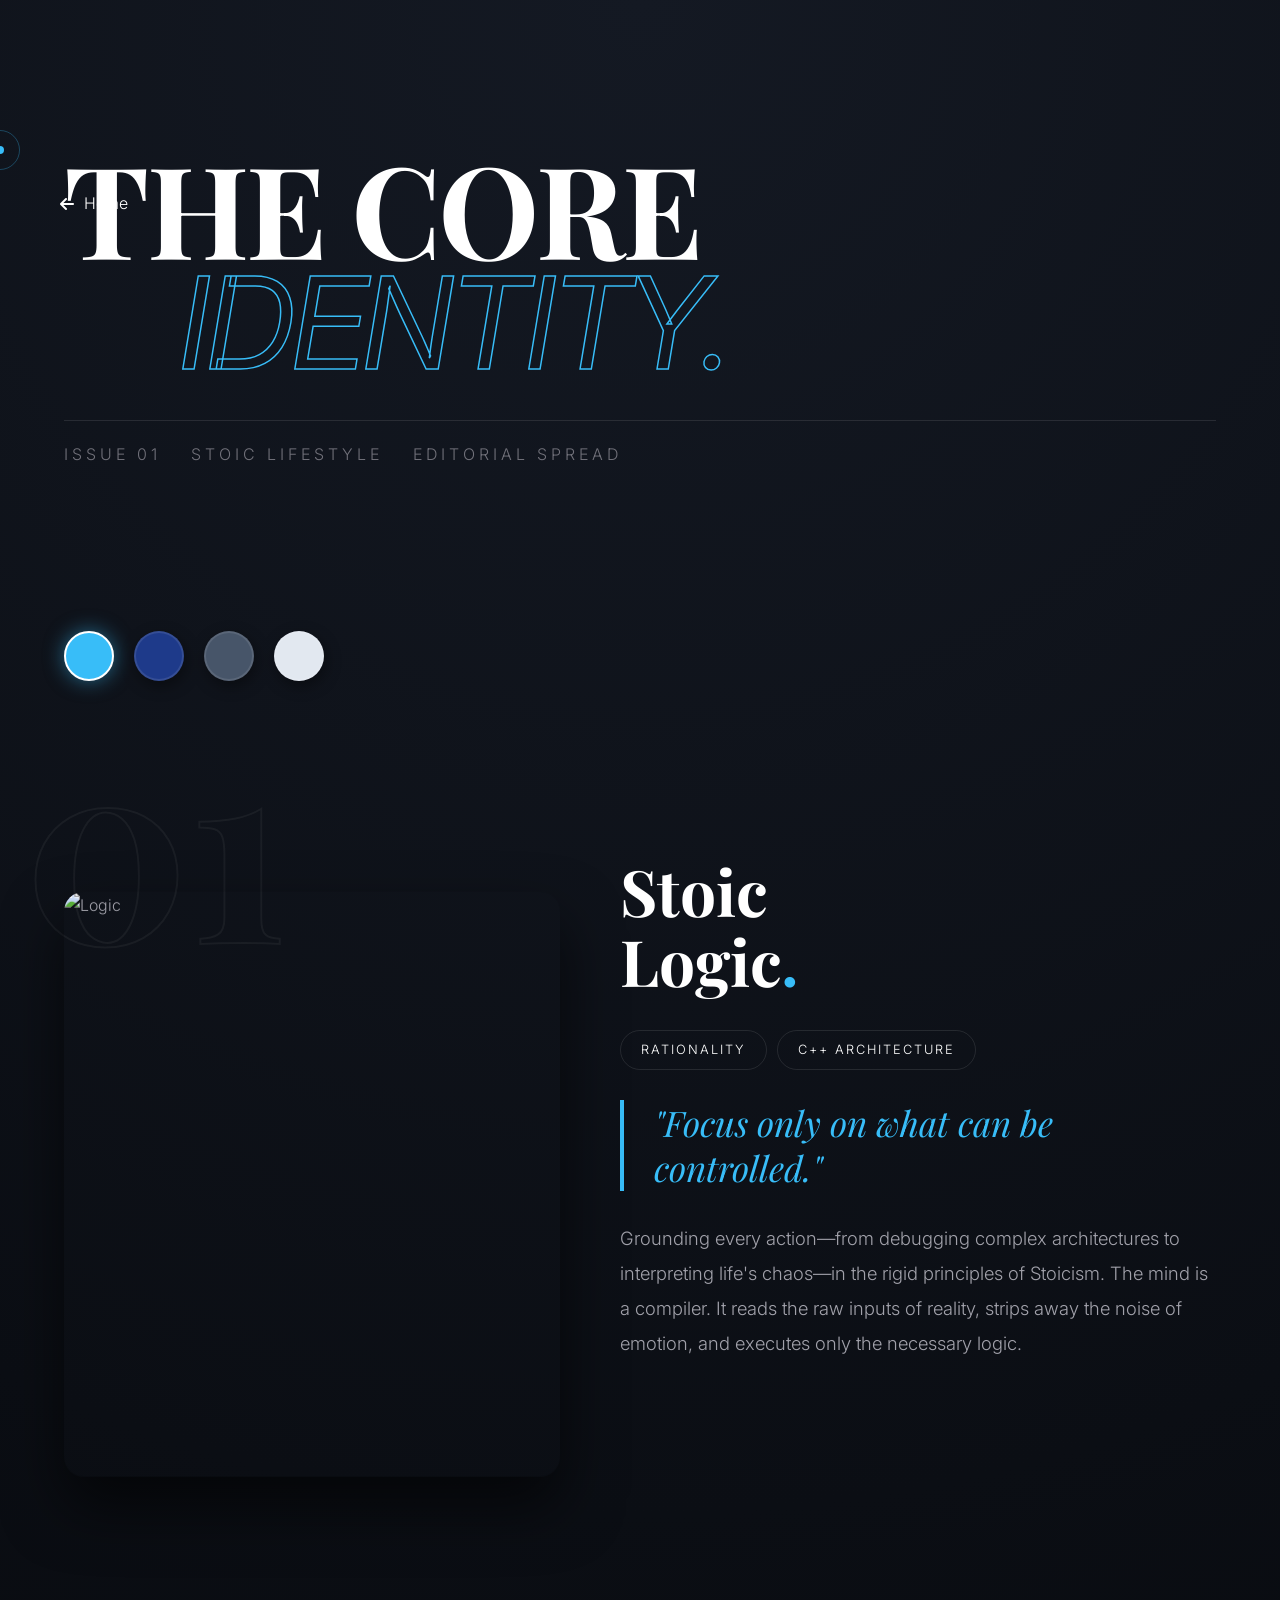
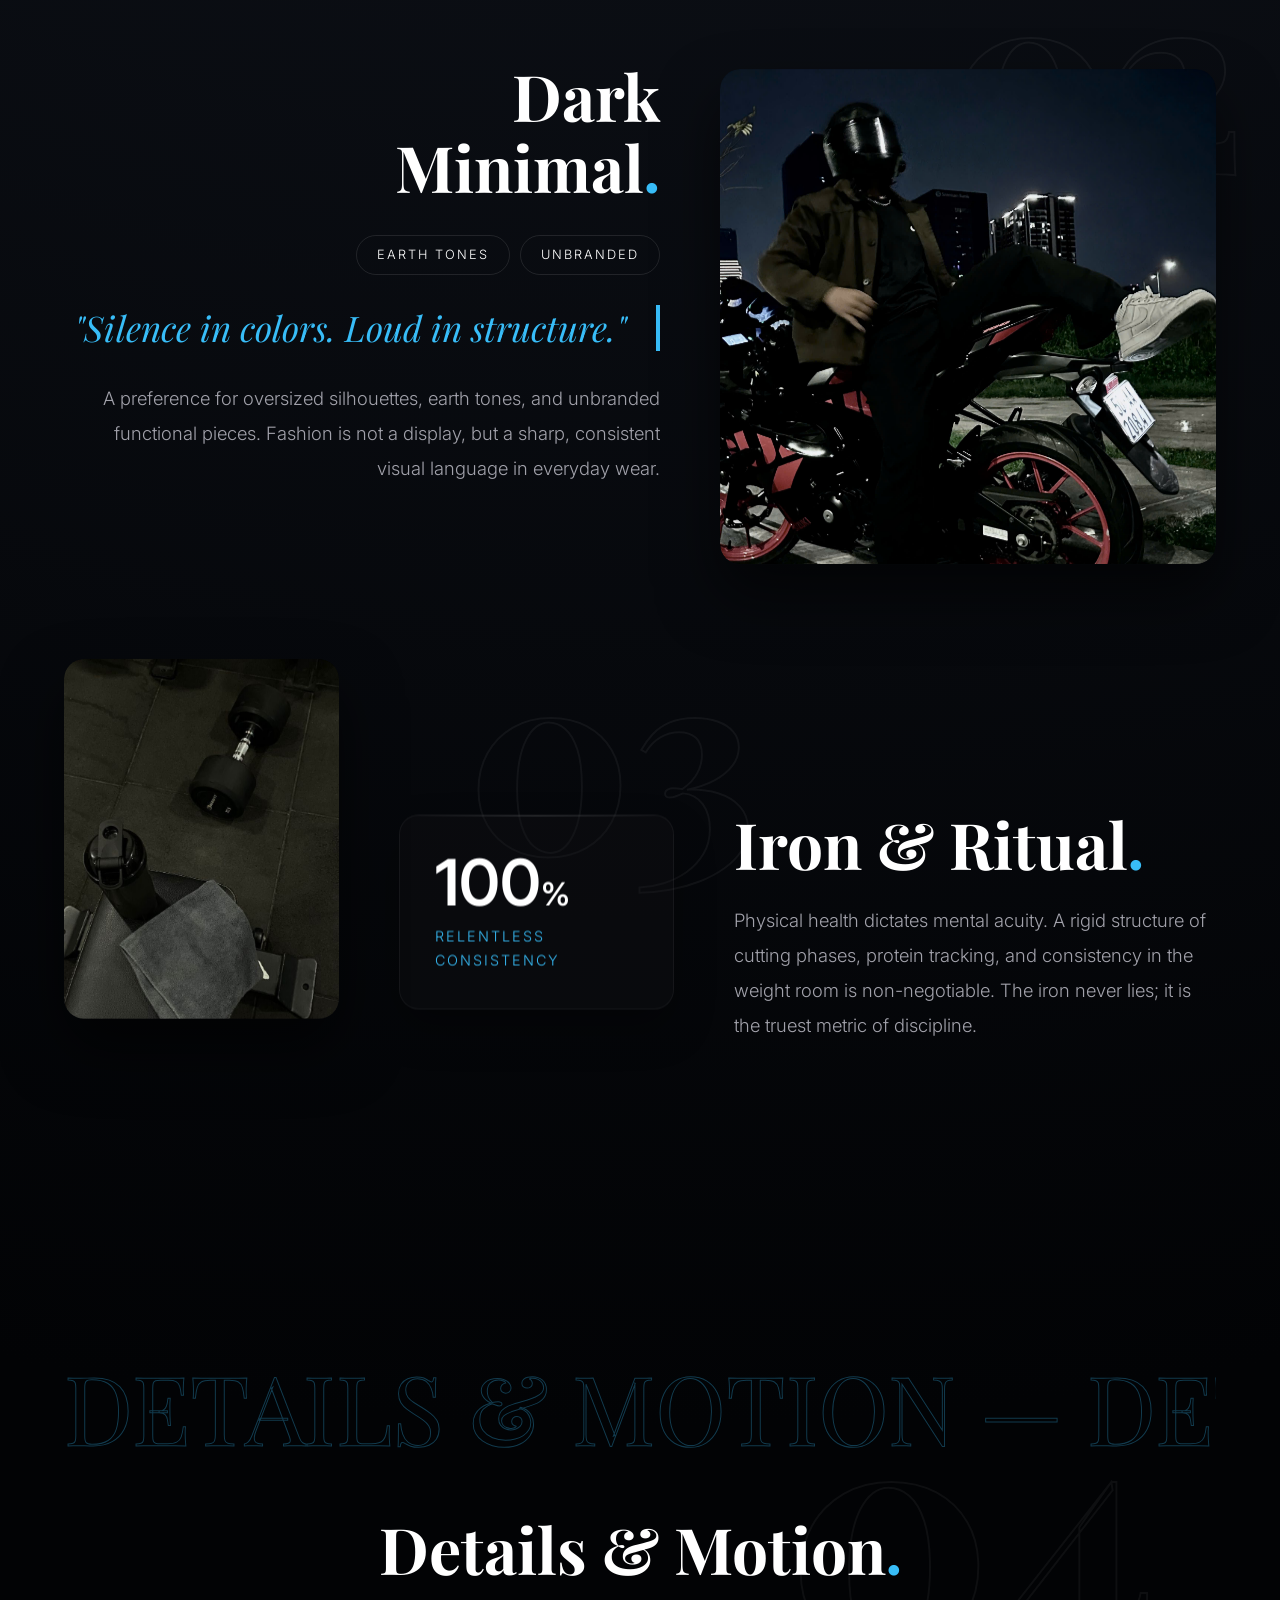
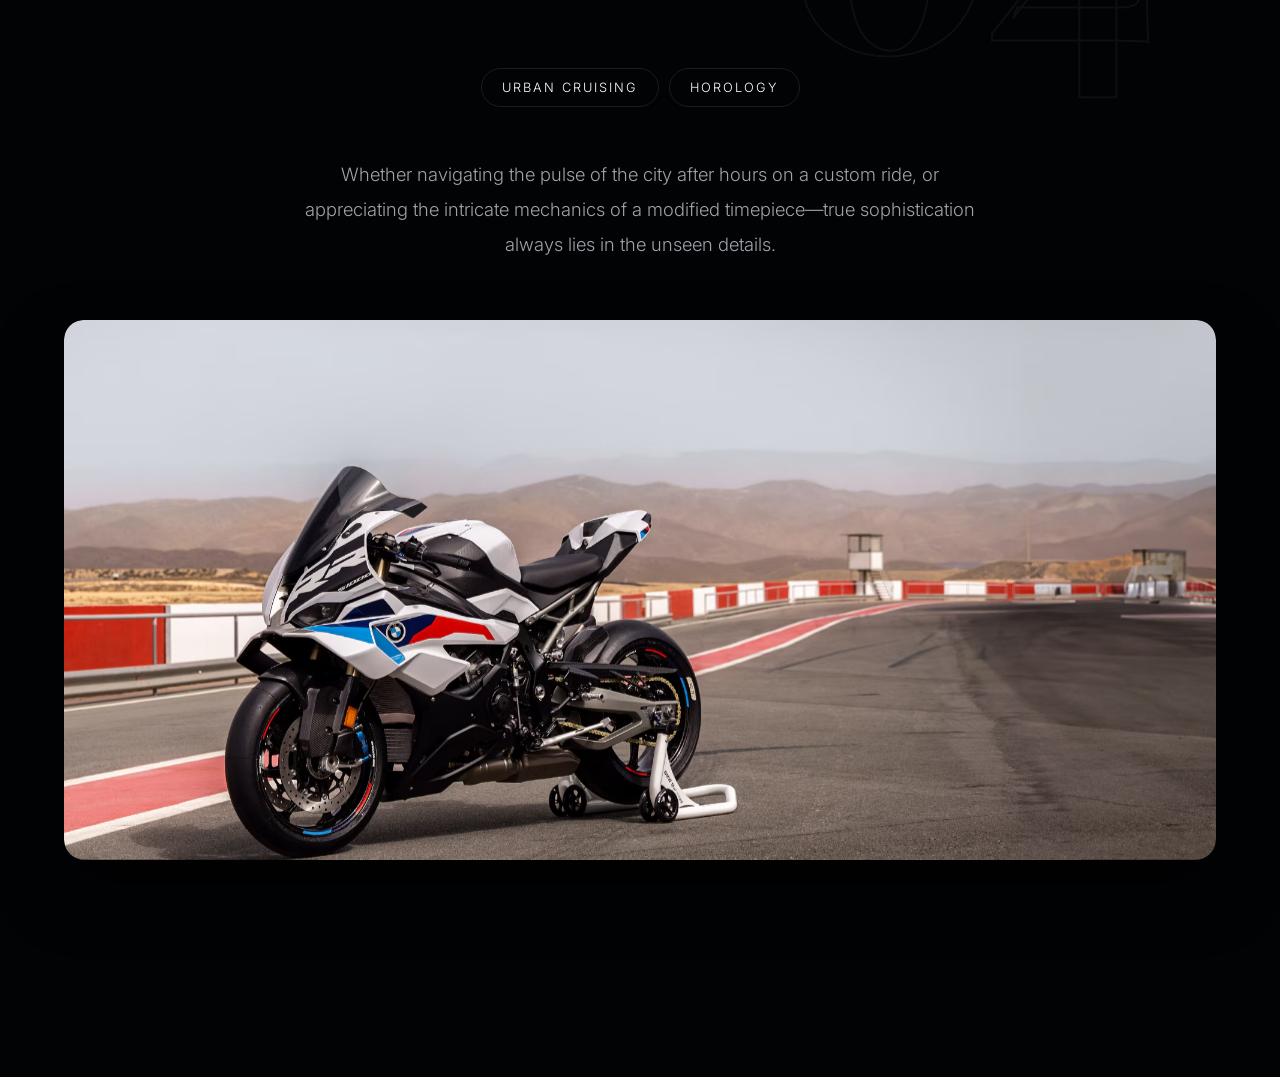
==== about.html @ 774ccb6e "Update about.html" ====
<!DOCTYPE html>
<html lang="en">
<head>
    <meta charset="UTF-8">
    <meta name="viewport" content="width=device-width, initial-scale=1.0">
    <title>Aesthetic Lookbook | Hung Lam</title>
    <link rel="icon" type="image/png" href="logo.avif">
    <link rel="stylesheet" href="style.css">
    <link rel="icon" type="image/png" href="favicon.png">
    <link href="https://fonts.googleapis.com/css2?family=Inter:wght@300;400;500;600&display=swap" rel="stylesheet">
    <link rel="stylesheet" href="https://cdnjs.cloudflare.com/ajax/libs/font-awesome/6.4.0/css/all.min.css">
    <style>
        :root {
            --accent-color: #38bdf8;
            --accent-rgb: 56, 189, 248;
            --glass-bg: rgba(20, 21, 26, 0.3);
            --body-bg: #020305;
        }

        body, .magazine-text, .back-nav a, h2, p, span, .outline-text {
            transition: background-color 0.6s cubic-bezier(0.16, 1, 0.3, 1), color 0.4s ease, border-color 0.4s ease, -webkit-text-stroke 0.4s ease;
        }

        /* --- MAGAZINE READING PROGRESS BAR --- */
        .progress-container {
            position: fixed; top: 0; left: 0; width: 100%; height: 2px; background: transparent; z-index: 9999;
        }
        .progress-bar {
            height: 100%; background: var(--accent-color, #38bdf8); width: 0%;
            box-shadow: 0 0 8px var(--accent-color, #38bdf8); transition: width 0.1s ease-out;
        }

        /* --- MAGAZINE TYPOGRAPHY & LOOKBOOK STYLES --- */
        .editorial-board {
            position: relative; max-width: 1300px; margin: 150px auto 100px; padding: 0 5%; z-index: 10;
        }

        .cover-header { margin-bottom: 18vh; position: relative; }
        .cover-header h1 { font-family: 'Playfair Display', serif; font-size: 8rem; font-weight: 700; line-height: 0.9; letter-spacing: -3px; color: #fff; text-transform: uppercase; }
        .cover-header h1 .italic-stroke {
            font-style: italic; font-weight: 400; color: transparent;
            -webkit-text-stroke: 1.5px var(--accent-color);
            display: block; margin-left: 10%;
        }
        .cover-header .issue-meta { font-size: 1rem; letter-spacing: 4px; color: #71717a; text-transform: uppercase; margin-top: 40px; display: flex; gap: 30px; border-top: 1px solid rgba(255,255,255,0.1); padding-top: 20px;}

        .mb-palette { display: flex; gap: 20px; max-width: 500px; margin: 0 0 15vh 0; }
        .swatch-container { cursor: pointer; transition: transform 0.2s ease; }
        .swatch-container:hover { transform: translateY(-4px); }
        .swatch { width: 50px; height: 50px; border-radius: 50%; box-shadow: 2px 5px 15px rgba(0,0,0,0.4); border: 2px solid rgba(255,255,255,0.1); transition: border-color 0.3s; }
        .swatch-container.active .swatch { border-color: #ffffff; box-shadow: 0 0 20px rgba(var(--accent-rgb), 0.5); }

        .chapter { margin-bottom: 25vh; position: relative; display: grid; gap: 60px; align-items: center; }
        .chapter-title { font-family: 'Playfair Display', serif; font-size: 4rem; color: #fff; line-height: 1.1; margin-bottom: 20px;}
        .chapter-title .dot { color: var(--accent-color); }
        
        .outline-num { position: absolute; font-family: 'Playfair Display', serif; font-size: 16rem; font-weight: 700; color: transparent; -webkit-text-stroke: 2px rgba(255,255,255,0.05); z-index: -1; line-height: 0.8; user-select: none;}
        .magazine-text { font-size: 1.15rem; color: #a1a1aa; line-height: 1.9; font-weight: 300; }
        
        .pull-quote { font-family: 'Playfair Display', serif; font-size: 2.2rem; color: var(--accent-color); font-style: italic; line-height: 1.3; border-left: 4px solid var(--accent-color); padding-left: 30px; margin: 30px 0;}
        .tag-chips { display: flex; gap: 10px; flex-wrap: wrap; margin-top: 30px; }
        .tag-chip { padding: 8px 20px; border-radius: 50px; border: 1px solid rgba(255,255,255,0.1); font-size: 0.8rem; letter-spacing: 2px; text-transform: uppercase; color: #fff; }
        .stat-callout { display: flex; flex-direction: column; background: var(--glass-bg); padding: 35px; border-radius: 20px; border: 1px solid rgba(255,255,255,0.05); box-shadow: 0 20px 40px rgba(0,0,0,0.3); }
        .stat-callout .huge-num { font-size: 4rem; font-weight: 600; color: #fff; line-height: 1;}
        .stat-callout .stat-label { color: var(--accent-color); font-size: 0.9rem; letter-spacing: 2px; text-transform: uppercase; margin-top: 10px; }
        .accent-stripe { font-family: 'Playfair Display', serif; font-size: 6rem; color: transparent; -webkit-text-stroke: 1px var(--accent-color); white-space: nowrap; overflow: hidden; opacity: 0.3; margin-bottom: 20px; }

        .img-wrapper { position: relative; border-radius: 20px; overflow: hidden; box-shadow: 0 30px 60px rgba(0,0,0,0.6); will-change: transform; z-index: 2;}
        .mag-img { width: 100%; height: 100%; object-fit: cover; border-radius: 20px; transition: transform 1.2s cubic-bezier(0.16, 1, 0.3, 1); will-change: transform; }
        .img-wrapper:hover .mag-img { transform: scale(1.05); }

        .grid-a { grid-template-columns: 1fr 1.2fr; }
        .grid-a .outline-num { top: -80px; left: -40px; }
        .grid-a .img-wrapper { height: 65vh; }
        
        .grid-b { grid-template-columns: 1.2fr 1fr; text-align: right; }
        .grid-b .outline-num { top: -60px; right: -30px; }
        .grid-b .tag-chips { justify-content: flex-end; }
        .grid-b .pull-quote { border-left: none; border-right: 4px solid var(--accent-color); padding-left: 0; padding-right: 30px; }
        .grid-b .img-wrapper { height: 55vh; }

        .grid-c { grid-template-columns: 0.8fr 0.8fr 1.4fr; }
        .grid-c .outline-num { top: -100px; left: 35%; }
        .grid-c .img-wrapper { height: 40vh; }

        .grid-d { grid-template-columns: 1fr; text-align: center; gap: 30px;}
        .grid-d .outline-num { top: 60px; right: 5%; font-size: 20rem;}
        .grid-d .magazine-text { max-width: 700px; margin: 0 auto; }
        .grid-d .tag-chips { justify-content: center; margin-bottom: 20px;}
        .grid-d .img-wrapper { height: 60vh; width: 100%; margin-top: 20px;}

        .back-nav { position: fixed; top: 40px; left: 60px; z-index: 1000; }
        .back-nav a { display: inline-flex; align-items: center; gap: 10px; color: #fff; text-decoration: none; font-size: 1rem; transition: color 0.3s;}
        .back-nav a:hover { color: var(--accent-color); }
        .parallax { will-change: transform; }

        @media (max-width: 900px) {
            .cover-header h1 { font-size: 4rem; }
            .cover-header h1 .italic-stroke { margin-left: 0; }
            .chapter { grid-template-columns: 1fr !important; text-align: left !important; gap: 30px; margin-bottom: 15vh;}
            .grid-b { display: flex; flex-direction: column-reverse; }
            .outline-num { font-size: 8rem !important; left: -10px !important; top: -30px !important; }
            .grid-b .tag-chips { justify-content: flex-start; }
            .grid-b .pull-quote { border-right: none; border-left: 4px solid var(--accent-color); padding-right: 0; padding-left: 30px; }
            .img-wrapper { height: 40vh !important; }
            .back-nav { top: 20px; left: 20px; }
        }
    </style>
</head>
<body>
    <div class="custom-cursor"></div>
    <div class="custom-cursor-follower"></div>

    <div class="progress-container">
        <div class="progress-bar" id="readingProgress"></div>
    </div>

    <div class="page-transition">
        
        <div class="back-nav scroll-animate" style="--delay: 0.05s">
            <a href="index.html"><i class="fa-solid fa-arrow-left"></i> Home</a>
        </div>

        <div class="editorial-board">
            
            <div class="cover-header scroll-animate" style="--delay: 0.1s">
                <h1>The Core<span class="italic-stroke">Identity.</span></h1>
                <div class="issue-meta">
                    <span>Issue 01</span>
                    <span>Stoic Lifestyle</span>
                    <span>Editorial Spread</span>
                </div>
            </div>

            <div class="mb-palette scroll-animate" style="--delay: 0.15s">
                <div class="swatch-container active" data-color="#38bdf8" data-rgb="56, 189, 248" data-bg="#020305" data-glass="rgba(20, 21, 26, 0.3)">
                    <div class="swatch" style="background: #38bdf8;"></div>
                </div>
                <div class="swatch-container" data-color="#1e3a8a" data-rgb="30, 58, 138" data-bg="#01040a" data-glass="rgba(15, 23, 42, 0.4)">
                    <div class="swatch" style="background: #1e3a8a;"></div>
                </div>
                <div class="swatch-container" data-color="#a1a1aa" data-rgb="161, 161, 170" data-bg="#09090b" data-glass="rgba(24, 24, 27, 0.4)">
                    <div class="swatch" style="background: #475569;"></div>
                </div>
                <div class="swatch-container" data-color="#e2e8f0" data-rgb="226, 232, 240" data-bg="#030303" data-glass="rgba(10, 10, 10, 0.5)">
                    <div class="swatch" style="background: #e2e8f0;"></div>
                </div>
            </div>

            <div class="chapter grid-a scroll-animate" style="--delay: 0.2s">
                <div class="outline-num">01</div>
                <div class="img-wrapper parallax" data-speed="12">
                    <img src="https://images.unsplash.com/photo-1517694712202-14dd9538aa97?q=80&w=1470&auto=format&fit=crop" class="mag-img" alt="Logic">
                </div>
                <div>
                    <h2 class="chapter-title">Stoic<br>Logic<span class="dot">.</span></h2>
                    <div class="tag-chips">
                        <span class="tag-chip">Rationality</span>
                        <span class="tag-chip">C++ Architecture</span>
                    </div>
                    <div class="pull-quote">"Focus only on what can be controlled."</div>
                    <p class="magazine-text">Grounding every action—from debugging complex architectures to interpreting life's chaos—in the rigid principles of Stoicism. The mind is a compiler. It reads the raw inputs of reality, strips away the noise of emotion, and executes only the necessary logic.</p>
                </div>
            </div>

            <div class="chapter grid-b scroll-animate" style="--delay: 0.2s">
                <div class="outline-num">02</div>
                <div>
                    <h2 class="chapter-title">Dark<br>Minimal<span class="dot">.</span></h2>
                    <div class="tag-chips">
                        <span class="tag-chip">Earth Tones</span>
                        <span class="tag-chip">Unbranded</span>
                    </div>
                    <div class="pull-quote">"Silence in colors. Loud in structure."</div>
                    <p class="magazine-text">A preference for oversized silhouettes, earth tones, and unbranded functional pieces. Fashion is not a display, but a sharp, consistent visual language in everyday wear.</p>
                </div>
                <div class="img-wrapper parallax" data-speed="-10">
                    <img src="wear.jpg" class="mag-img" alt="Dark Minimal">
                </div>
            </div>

            <div class="chapter grid-c scroll-animate" style="--delay: 0.2s">
                <div class="outline-num">03</div>
                <div class="img-wrapper parallax" data-speed="15">
                    <img src="gym.jpg" class="mag-img" alt="Iron">
                </div>
                <div class="stat-callout glass-panel parallax" data-speed="-5">
                    <span class="huge-num">100<span style="font-size:2rem">%</span></span>
                    <span class="stat-label">Relentless Consistency</span>
                </div>
                <div>
                    <h2 class="chapter-title">Iron & Ritual<span class="dot">.</span></h2>
                    <p class="magazine-text">Physical health dictates mental acuity. A rigid structure of cutting phases, protein tracking, and consistency in the weight room is non-negotiable. The iron never lies; it is the truest metric of discipline.</p>
                </div>
            </div>

            <div class="chapter grid-d scroll-animate" style="--delay: 0.2s">
                <div class="outline-num">04</div>
                <div class="accent-stripe parallax" data-speed="5">DETAILS & MOTION — DETAILS & MOTION —</div>
                <h2 class="chapter-title" style="margin-top:-30px;">Details & Motion<span class="dot">.</span></h2>
                <div class="tag-chips">
                    <span class="tag-chip">Urban Cruising</span>
                    <span class="tag-chip">Horology</span>
                </div>
                <p class="magazine-text">Whether navigating the pulse of the city after hours on a custom ride, or appreciating the intricate mechanics of a modified timepiece—true sophistication always lies in the unseen details.</p>
                
                <div class="img-wrapper parallax" data-speed="-8">
                    <img src="bmw.avif" class="mag-img" alt="City Motion">
                </div>
            </div>

        </div>
    </div>

    <script>
        const observer = new IntersectionObserver((entries) => {
            entries.forEach((entry) => {
                if (entry.isIntersecting) { entry.target.classList.add('show'); }
            });
        }, { threshold: 0.1, rootMargin: "0px 0px -40px 0px" }); 
        document.querySelectorAll('.scroll-animate').forEach((el) => observer.observe(el));

        // PARALLAX SCRIPT
        if (window.innerWidth > 900) {
            const viewportHeight = window.innerHeight;
            window.addEventListener('scroll', () => {
                document.querySelectorAll('.parallax').forEach(el => {
                    const speed = parseFloat(el.getAttribute('data-speed')) || 0;
                    const rect = el.getBoundingClientRect();
                    if (rect.top < viewportHeight && rect.bottom > 0) {
                        const elementCenter = rect.top + rect.height / 2;
                        const viewportCenter = viewportHeight / 2;
                        const distanceFromCenter = elementCenter - viewportCenter;
                        el.style.transform = `translate3d(0, ${distanceFromCenter * (speed / 100)}px, 0)`;
                    }
                });
            }, { passive: true });
        }

        // SWATCH THEME CHANGER
        const swatches = document.querySelectorAll('.swatch-container');
        swatches.forEach(swatch => {
            swatch.addEventListener('click', () => {
                document.querySelector('.swatch-container.active').classList.remove('active');
                swatch.classList.add('active');
                
                const accentColor = swatch.getAttribute('data-color');
                const accentRGB = swatch.getAttribute('data-rgb');
                const bodyBG = swatch.getAttribute('data-bg');
                const glassBG = swatch.getAttribute('data-glass');
                
                document.documentElement.style.setProperty('--accent-color', accentColor);
                document.documentElement.style.setProperty('--accent-rgb', accentRGB);
                document.documentElement.style.setProperty('--glass-bg', glassBG);
                document.body.style.backgroundColor = bodyBG;
            });
        });

        // THUẬT TOÁN TÍNH TOÁN % TIẾN TRÌNH CUỘN TRANG MAGAZINE (Ý TƯỞNG 4)
        window.addEventListener('scroll', () => {
            const winScroll = document.documentElement.scrollTop || document.body.scrollTop;
            const height = document.documentElement.scrollHeight - document.documentElement.clientHeight;
            const scrolled = (winScroll / height) * 100;
            document.getElementById('readingProgress').style.width = scrolled + '%';
        }, { passive: true });
        // ĐIỀU KHIỂN CON TRỎ CHUỘT NAM CHÂM TRÊN TRANG ABOUT
        if (window.innerWidth > 900) {
            const cursor = document.querySelector('.custom-cursor');
            const follower = document.querySelector('.custom-cursor-follower');
            // Thêm các mục tiêu hút nam châm trên trang About (nút Back Home, các vòng tròn đổi màu)
            const magneticElements = document.querySelectorAll('.back-nav a, .swatch-container');

            let mouseX = 0, mouseY = 0;
            let isMagnetic = false;

            window.addEventListener('mousemove', (e) => {
                mouseX = e.clientX; mouseY = e.clientY;
                cursor.style.left = mouseX + 'px'; cursor.style.top = mouseY + 'px';
                if (!isMagnetic) {
                    follower.style.left = mouseX + 'px'; follower.style.top = mouseY + 'px';
                }
            });

            magneticElements.forEach(el => {
                el.addEventListener('mouseenter', () => {
                    cursor.classList.add('hovered'); follower.classList.add('hovered');
                    isMagnetic = true; follower.classList.add('magnetic');
                    const rect = el.getBoundingClientRect();
                    follower.style.left = (rect.left + rect.width / 2) + 'px';
                    follower.style.top = (rect.top + rect.height / 2) + 'px';
                    follower.style.width = rect.width + 'px'; follower.style.height = rect.height + 'px';
                });
                el.addEventListener('mousemove', (e) => {
                    if (isMagnetic) {
                        const rect = el.getBoundingClientRect();
                        const x = e.clientX - (rect.left + rect.width / 2);
                        const y = e.clientY - (rect.top + rect.height / 2);
                        el.style.transform = `translate3d(${x * 0.2}px, ${y * 0.2}px, 0) scale(1.02)`;
                    }
                });
                el.addEventListener('mouseleave', () => {
                    cursor.classList.remove('hovered'); follower.classList.remove('hovered');
                    isMagnetic = false; follower.classList.remove('magnetic');
                    follower.style.width = '40px'; follower.style.height = '40px';
                    el.style.transform = '';
                });
            });
        }
    </script>
</body>
</html>
---- style.css ----
/* ====================================================
   RESET & CƠ BẢN
   ==================================================== */
@import url('https://fonts.googleapis.com/css2?family=Playfair+Display:ital,wght@0,400;0,600;0,700;1,400;1,600;1,700&display=swap');

* { margin: 0; padding: 0; box-sizing: border-box; font-family: 'Inter', sans-serif; }
html { scroll-behavior: smooth; }
body {
    background-color: #020305; color: #a1a1aa; line-height: 1.7; font-weight: 300;
    position: relative; overflow-x: hidden;
    background-image: radial-gradient(circle at 50% 0%, rgba(20,25,35,1) 0%, rgba(2,3,5,1) 70%);
}

/* --- SCROLLBAR SIÊU MỎNG CHUẨN APPLE (3px) --- */
::-webkit-scrollbar { width: 3px; height: 3px; }
::-webkit-scrollbar-track { background: #020305; }
::-webkit-scrollbar-thumb { background: var(--accent-color, #38bdf8); border-radius: 10px; }

/* ====================================================
   HIỆU ỨNG CHUYỂN TRANG
   ==================================================== */
.page-transition { animation: pageFadeIn 0.8s cubic-bezier(0.16, 1, 0.3, 1) forwards; will-change: opacity, transform; }
@keyframes pageFadeIn { from { opacity: 0; transform: translateY(15px); } to { opacity: 1; transform: translateY(0); } }

/* ====================================================
   LỚP KÍNH PREMIUM (INSET SHADOW 3 LỚP + MƯỢT HƠN)
   ==================================================== */
.glass-panel {
    background: rgba(20, 21, 26, 0.3);
    backdrop-filter: blur(16px) saturate(180%); -webkit-backdrop-filter: blur(16px) saturate(180%);
    border-radius: 20px; position: relative; overflow: hidden;
    box-shadow: 
        0 20px 40px rgba(0, 0, 0, 0.5), 
        inset 0 1px 0 rgba(255, 255, 255, 0.08), 
        inset 0 0 20px rgba(255, 255, 255, 0.02),
        inset 0 0 0 1px rgba(255, 255, 255, 0.01);
}

.glass-panel::before {
    content: ''; position: absolute; top: 0; left: 0; right: 0; height: 1px;
    background: linear-gradient(90deg, transparent 0%, rgba(255,255,255,0.15) 50%, transparent 100%);
    z-index: 10; pointer-events: none;
}

.glass-panel::after {
    content: ''; position: absolute; top: 0; left: -150%; width: 50%; height: 100%;
    background: linear-gradient(to right, transparent, rgba(255,255,255,0.03), transparent);
    transform: skewX(-25deg);
    transition: transform 1.2s cubic-bezier(0.16, 1, 0.3, 1);
    z-index: 10; pointer-events: none;
}
.glass-panel:hover::after { transform: translateX(350%); }

/* ====================================================
   NAVBAR & HERO SECTION
   ==================================================== */
.navbar {
    position: fixed; top: 0; width: 100%; display: flex; justify-content: space-between; align-items: center;
    padding: 30px 60px; z-index: 1000; background: transparent; transition: padding 0.4s ease, background-color 0.4s ease;
}

.navbar.scrolled {
    background: rgba(2, 3, 5, 0.6); 
    backdrop-filter: blur(28px) saturate(180%); -webkit-backdrop-filter: blur(28px) saturate(180%);
    padding: 15px 60px;
    border-bottom: 1px solid rgba(255, 255, 255, 0.03);
    box-shadow: 0 10px 30px rgba(0, 0, 0, 0.5);
}

.nav-logo { font-size: 1.5rem; font-weight: 600; color: #ffffff; letter-spacing: 3px; }
.nav-links { list-style: none; display: flex; gap: 15px; position: relative; }
.nav-indicator {
    position: absolute; background: rgba(255, 255, 255, 0.08); 
    border-radius: 50px; transition: all 0.3s cubic-bezier(0.25, 1, 0.3, 1);
    opacity: 0; transform: scale(0.8); pointer-events: none; z-index: 0;
}
.nav-links li { position: relative; z-index: 1; }
.nav-links a { display: inline-block; color: #a1a1aa; text-decoration: none; font-weight: 400; font-size: 0.95rem; padding: 10px 24px; transition: color 0.3s; }
.nav-links li:hover a { color: #ffffff; }

.hero { min-height: 100vh; display: flex; justify-content: center; align-items: center; text-align: center; padding-top: 150px; padding-bottom: 80px; position: relative; z-index: 10; }
.hero-avatar { width: 150px; height: 150px; margin: 0 auto 40px; position: relative; }
.hero-avatar img { width: 100%; height: 100%; object-fit: cover; border-radius: 50%; position: relative; z-index: 2; border: 2px solid rgba(255,255,255,0.05); }
.liquid-ring { position: absolute; top: -8px; left: -8px; right: -8px; bottom: -8px; background: linear-gradient(135deg, #38bdf8, #1e3a8a); z-index: 1; opacity: 0.4; filter: blur(8px); border-radius: 50%; }

.greeting { font-size: 0.8rem; letter-spacing: 6px; color: #38bdf8; margin-bottom: 20px; font-weight: 500;}
.hero h1 { font-size: 5rem; font-weight: 600; color: #ffffff; margin-bottom: 20px; letter-spacing: -2px; }
.tagline { font-size: 1.05rem; color: #a1a1aa; margin-bottom: 50px; letter-spacing: 1px; }
.tagline .accent-dot { color: #38bdf8; margin: 0 10px; opacity: 0.5; }

.personal-info-card { padding: 40px; max-width: 600px; margin: 0 auto 50px; text-align: left; }
.personal-info-card li { margin-bottom: 18px; font-size: 1rem; color: #d4d4d8; list-style: none;}
.personal-info-card li strong { color: #ffffff; font-weight: 500; display: inline-block; width: 130px;}
.personal-info-card i { color: #38bdf8; margin-right: 15px; width: 20px; opacity: 0.8;}

.hero-buttons { display: flex; justify-content: center; gap: 20px; }
.btn-primary, .btn-secondary { display: inline-flex; align-items: center; justify-content: center; gap: 10px; padding: 16px 36px; text-decoration: none; font-weight: 500; border-radius: 50px; transition: transform 0.2s ease, box-shadow 0.2s; }
.btn-primary { background: #ffffff; color: #020305; }
.btn-primary:hover { transform: translateY(-2px); box-shadow: 0 10px 20px rgba(255,255,255,0.1); }
.btn-secondary { color: #ffffff; }
.btn-secondary:hover { transform: translateY(-2px); border-color: rgba(56, 189, 248, 0.5); }

/* ====================================================
   TIMELINE
   ==================================================== */
.timeline { max-width: 800px; margin: 0 auto; border-left: 1px solid rgba(255, 255, 255, 0.1); padding-left: 50px; }
.timeline-item { margin-bottom: 60px; position: relative; transition: transform 0.2s ease; cursor: pointer; }
.timeline-item:hover { transform: translateX(5px); }

.timeline-item::before {
    content: ''; position: absolute; left: -56px; top: 8px; width: 12px; height: 12px;
    background: #38bdf8; border-radius: 50%; box-shadow: 0 0 8px #38bdf8;
    animation: pulseDot 2.5s infinite;
}
@keyframes pulseDot {
    0% { box-shadow: 0 0 0 0 rgba(56, 189, 248, 0.5); }
    70% { box-shadow: 0 0 0 12px rgba(56, 189, 248, 0); }
    100% { box-shadow: 0 0 0 0 rgba(56, 189, 248, 0); }
}

.timeline-item h3 { color: #ffffff; font-size: 1.4rem; font-weight: 500; margin-bottom: 10px; }
.timeline-item:hover h3 { color: #38bdf8; }
.timeline-item .date { display: block; color: #71717a; font-size: 0.85rem; letter-spacing: 2px; margin-bottom: 15px; text-transform: uppercase; }

/* ====================================================
   THÀNH TỰU 
   ==================================================== */
.achievements-grid { display: grid; grid-template-columns: 1.5fr 1fr; gap: 30px; max-width: 1100px; margin: 0 auto; }
.achievement-card { padding: 40px; display: flex; flex-direction: column; justify-content: space-between; transition: transform 0.2s ease, border-color 0.2s; cursor: pointer; }
.achievement-card:hover { transform: translateY(-3px); border-color: rgba(56, 189, 248, 0.3); }
.ach-large { grid-row: span 2; }
.ach-large .ach-icon { font-size: 4rem; margin-bottom: 40px; color: #ffffff; }
.ach-large h3 { font-size: 2.5rem; letter-spacing: -1px; margin-bottom: 15px; color: #ffffff; }
.ach-large p { font-size: 1.1rem; color: #38bdf8; margin-bottom: 20px;}
.ach-small { height: 220px; }
.ach-small .ach-icon { font-size: 2rem; margin-bottom: 20px; color: #ffffff; opacity: 0.8; }
.ach-small h3 { font-size: 1.4rem; color: #ffffff; margin-bottom: 5px; }

/* ====================================================
   SCROLL ANIMATIONS 
   ==================================================== */
.scroll-animate {
    opacity: 0; transform: translateY(15px); 
    transition: opacity 0.5s ease-out, transform 0.5s ease-out;
    transition-delay: var(--delay, 0.05s); will-change: opacity, transform; 
}
.scroll-animate.show { opacity: 1; transform: translateY(0); }

.section { padding: 120px 10%; position: relative; z-index: 10; }
.section-title { font-size: 3rem; color: #ffffff; margin-bottom: 60px; text-align: center; font-weight: 500; }
.bg-darker { background: linear-gradient(180deg, rgba(10,11,15,0) 0%, rgba(10,11,15,0.4) 50%, rgba(10,11,15,0) 100%); }

.contact-container { text-align: center; max-width: 650px; margin: 0 auto; }
.contact-links { display: flex; justify-content: center; gap: 20px; margin-top: 50px; }
.social-btn { padding: 18px 36px; color: #ffffff; text-decoration: none; border-radius: 50px; font-weight: 400; display: flex; align-items: center; gap: 12px; transition: transform 0.2s, color 0.2s; border: 1px solid rgba(255,255,255,0.05); }
.social-btn:hover { transform: translateY(-2px); color: #38bdf8;}

footer { text-align: center; padding: 40px 0; border-top: 1px solid rgba(255,255,255,0.05); margin-top: 50px; }

/* ====================================================
   HOVER GLASS PANEL GLOW EFFECT
   ==================================================== */
.glass-panel {
    transition: transform 0.3s cubic-bezier(0.16, 1, 0.3, 1), border-color 0.3s ease, box-shadow 0.3s ease;
    will-change: transform, box-shadow;
}
.glass-panel:hover {
    border-color: rgba(var(--accent-rgb, 56, 189, 248), 0.2) !important;
    box-shadow: 
        0 30px 60px rgba(0, 0, 0, 0.5), 
        0 0 40px rgba(var(--accent-rgb, 56, 189, 248), 0.15),
        inset 0 1px 0 rgba(255, 255, 255, 0.15) !important;
}

/* ====================================================
   CUSTOM MAGNETIC CURSOR DESIGN
   ==================================================== */
@media (min-width: 901px) {
    body { cursor: none; }
    a, button, .social-btn, .btn-primary, .btn-secondary, .nav-links a { cursor: none; }
    
    .custom-cursor {
        width: 8px; height: 8px; background-color: var(--accent-color, #38bdf8);
        border-radius: 50%; position: fixed; transform: translate(-50%, -50%);
        pointer-events: none; z-index: 9999; transition: width 0.2s, height 0.2s;
    }
    .custom-cursor-follower {
        width: 40px; height: 40px; border: 1px solid rgba(var(--accent-rgb, 56, 189, 248), 0.3);
        border-radius: 50%; position: fixed; transform: translate(-50%, -50%);
        pointer-events: none; z-index: 9998;
        transition: transform 0.08s cubic-bezier(0.25, 1, 0.5, 1), width 0.2s, height 0.2s, border-radius 0.2s, background-color 0.2s;
    }
    .custom-cursor.hovered { scale: 0; }
    .custom-cursor-follower.hovered {
        width: 50px; height: 50px; background: rgba(var(--accent-rgb, 56, 189, 248), 0.1); border-color: var(--accent-color, #38bdf8);
    }
    .custom-cursor-follower.magnetic {
        border-radius: 50px; background: rgba(var(--accent-rgb, 56, 189, 248), 0.15); border-color: var(--accent-color, #38bdf8);
    }
}

/* ====================================================
   GIAO DIỆN ĐIỆN THOẠI
   ==================================================== */
@media (max-width: 900px) {
    .shape { display: none !important; }
    .navbar { padding: 15px 0; flex-direction: column; align-items: flex-start; gap: 15px; width: 100vw; overflow: hidden; }
    .navbar.scrolled { padding: 10px 0; }
    .nav-logo { padding: 0 5%; }
    .nav-links { width: 100%; display: flex; flex-wrap: nowrap; overflow-x: auto; -webkit-overflow-scrolling: touch; justify-content: flex-start; padding: 0 5% 5px 5%; gap: 12px; }
    .nav-links::-webkit-scrollbar { display: none; }
    .nav-links { -ms-overflow-style: none; scrollbar-width: none; }
    .nav-links li { flex-shrink: 0; }
    .nav-links a { display: block; white-space: nowrap; padding: 10px 22px; font-size: 0.9rem; background: rgba(255, 255, 255, 0.08); border-radius: 50px; border: 1px solid rgba(255, 255, 255, 0.05); }
    .nav-indicator { display: none !important; }
    .hero { padding-top: 130px; padding-bottom: 50px; }
    .hero h1 { font-size: 3.2rem; }
    .tagline span { display: block; margin-bottom: 5px; }
    .tagline .accent-dot { display: none; }
    .personal-info-card { width: 100%; margin: 0 auto 40px; padding: 25px 20px; box-sizing: border-box; }
    .personal-info-card li { font-size: 0.9rem; margin-bottom: 12px; word-wrap: break-word; }
    .personal-info-card li strong { display: inline-block; width: auto; min-width: 90px; color: #38bdf8; margin-right: 5px; }
    .personal-info-card i { display: none; }
    .hero-buttons { flex-direction: column; width: 100%; padding: 0 5%; gap: 15px; }
    .btn-primary, .btn-secondary { width: 100%; justify-content: center; font-size: 0.95rem; }
    .section { padding: 80px 5%; }
    .section-title { font-size: 2.2rem; margin-bottom: 40px; }
    .timeline { padding-left: 20px; }
    .timeline-item::before { left: -26.5px; width: 10px; height: 10px; }
    .timeline-item h3 { font-size: 1.2rem; }
    .achievements-grid { grid-template-columns: 1fr; gap: 20px;}
    .ach-large { grid-row: auto; padding: 30px; }
    .ach-large .ach-icon { font-size: 3rem; margin-bottom: 20px; }
    .ach-large h3 { font-size: 2rem; }
    .ach-small { height: auto; padding: 25px; }
    .contact-links { flex-direction: column; gap: 15px; }
    .social-btn { width: 100%; justify-content: center; }
}
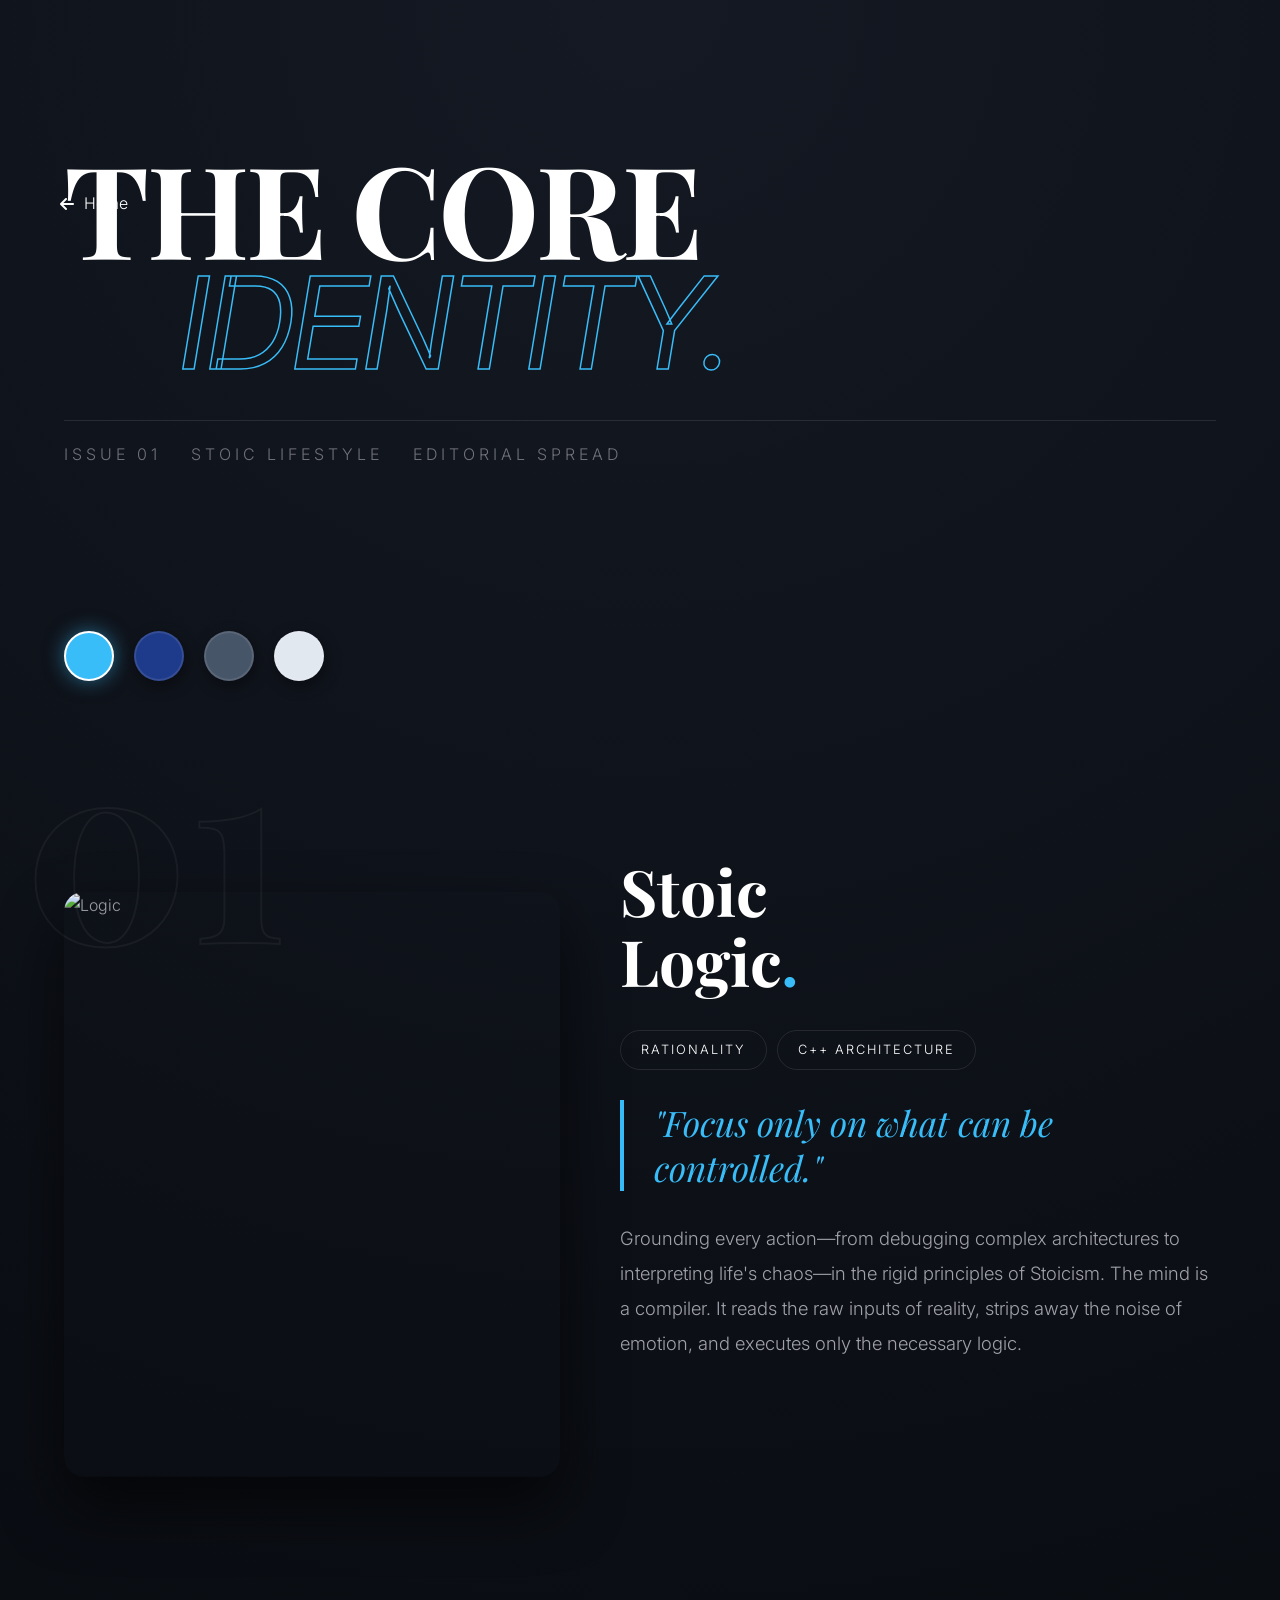
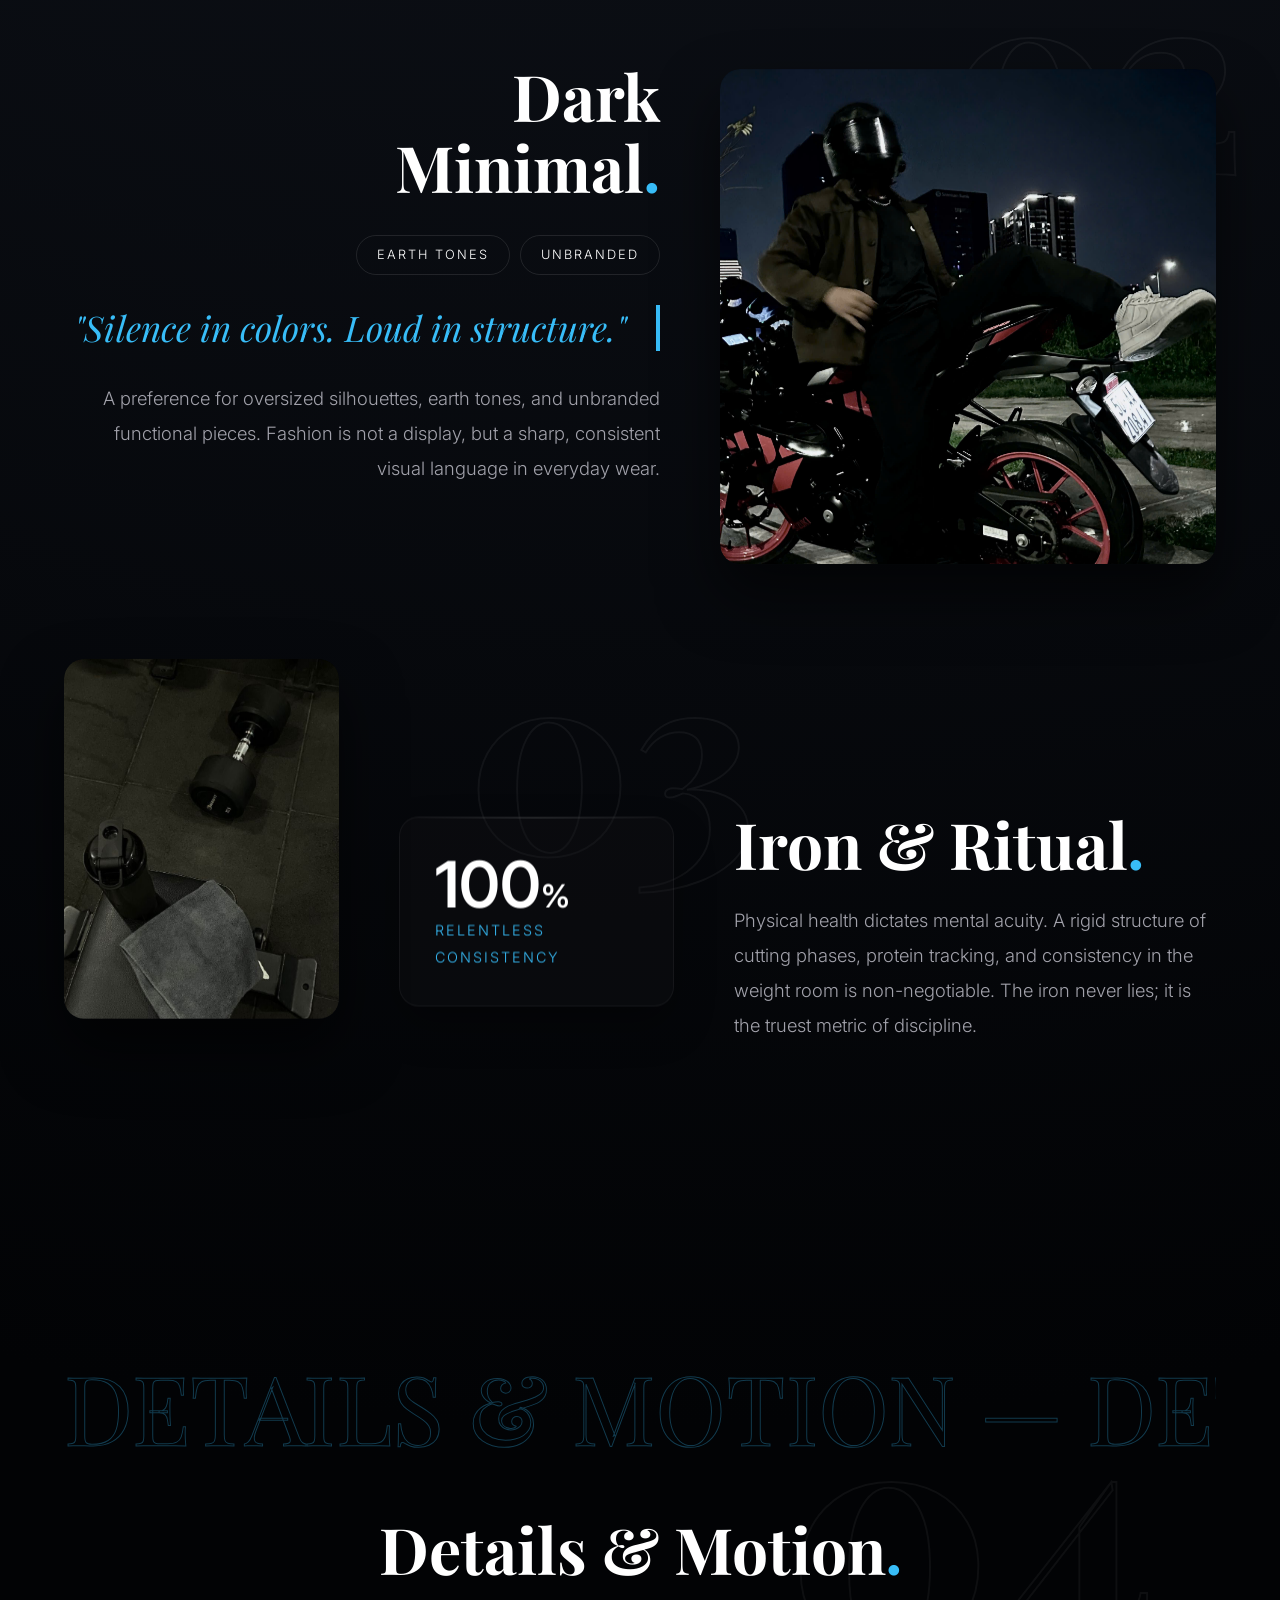
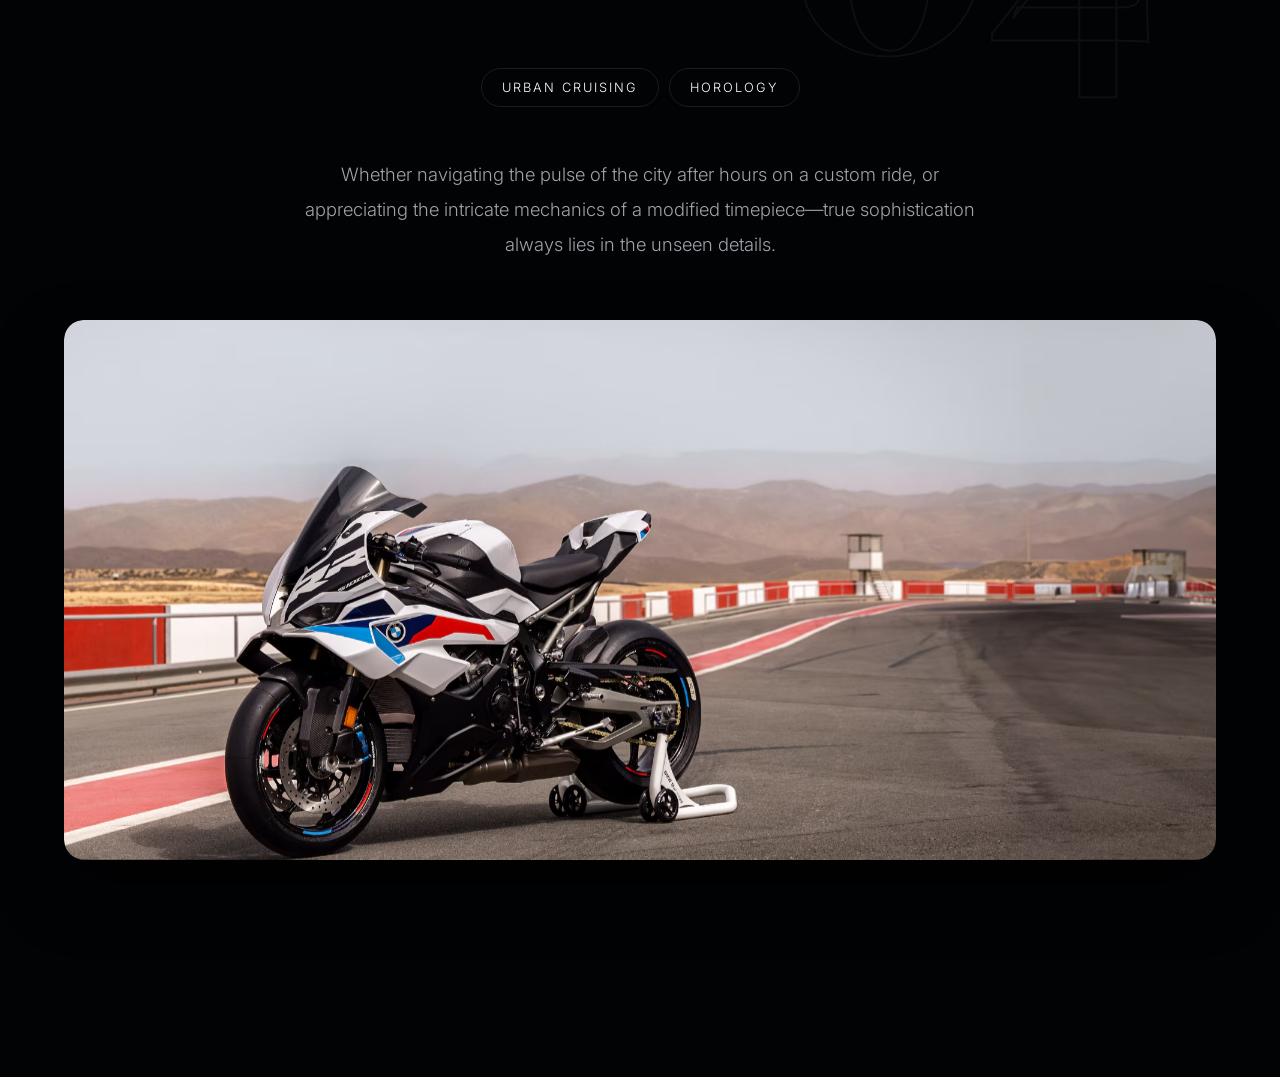
==== commit 5b116d03: "appearance" ====
--- a/about.html
+++ b/about.html
@@ -108,8 +108,6 @@
     </style>
 </head>
 <body>
-    <div class="custom-cursor"></div>
-    <div class="custom-cursor-follower"></div>
 
     <div class="progress-container">
         <div class="progress-bar" id="readingProgress"></div>
@@ -185,8 +183,11 @@
                     <img src="gym.jpg" class="mag-img" alt="Iron">
                 </div>
                 <div class="stat-callout glass-panel parallax" data-speed="-5">
-                    <span class="huge-num">100<span style="font-size:2rem">%</span></span>
-                    <span class="stat-label">Relentless Consistency</span>
+                    <div class="glass-glow"></div>
+                    <div>
+                        <span class="huge-num">100<span style="font-size:2rem">%</span></span>
+                        <span class="stat-label">Relentless Consistency</span>
+                    </div>
                 </div>
                 <div>
                     <h2 class="chapter-title">Iron & Ritual<span class="dot">.</span></h2>
@@ -256,56 +257,27 @@
             });
         });
 
-        // THUẬT TOÁN TÍNH TOÁN % TIẾN TRÌNH CUỘN TRANG MAGAZINE (Ý TƯỞNG 4)
+        // THUẬT TOÁN ĐO TIẾN TRÌNH CUỘN TRANG MAGAZINE
         window.addEventListener('scroll', () => {
             const winScroll = document.documentElement.scrollTop || document.body.scrollTop;
             const height = document.documentElement.scrollHeight - document.documentElement.clientHeight;
             const scrolled = (winScroll / height) * 100;
             document.getElementById('readingProgress').style.width = scrolled + '%';
         }, { passive: true });
-        // ĐIỀU KHIỂN CON TRỎ CHUỘT NAM CHÂM TRÊN TRANG ABOUT
-        if (window.innerWidth > 900) {
-            const cursor = document.querySelector('.custom-cursor');
-            const follower = document.querySelector('.custom-cursor-follower');
-            // Thêm các mục tiêu hút nam châm trên trang About (nút Back Home, các vòng tròn đổi màu)
-            const magneticElements = document.querySelectorAll('.back-nav a, .swatch-container');
-
-            let mouseX = 0, mouseY = 0;
-            let isMagnetic = false;
-
-            window.addEventListener('mousemove', (e) => {
-                mouseX = e.clientX; mouseY = e.clientY;
-                cursor.style.left = mouseX + 'px'; cursor.style.top = mouseY + 'px';
-                if (!isMagnetic) {
-                    follower.style.left = mouseX + 'px'; follower.style.top = mouseY + 'px';
-                }
+
+        // Ý tưởng 3: Áp dụng vệt sáng quét qua cho card kính trên trang About
+        document.querySelectorAll('.glass-panel').forEach(panel => {
+            const glow = panel.querySelector('.glass-glow');
+            if(!glow) return;
+
+            panel.addEventListener('mousemove', (e) => {
+                const rect = panel.getBoundingClientRect();
+                const x = e.clientX - rect.left;
+                const y = e.clientY - rect.top;
+                glow.style.left = x + 'px';
+                glow.style.top = y + 'px';
             });
-
-            magneticElements.forEach(el => {
-                el.addEventListener('mouseenter', () => {
-                    cursor.classList.add('hovered'); follower.classList.add('hovered');
-                    isMagnetic = true; follower.classList.add('magnetic');
-                    const rect = el.getBoundingClientRect();
-                    follower.style.left = (rect.left + rect.width / 2) + 'px';
-                    follower.style.top = (rect.top + rect.height / 2) + 'px';
-                    follower.style.width = rect.width + 'px'; follower.style.height = rect.height + 'px';
-                });
-                el.addEventListener('mousemove', (e) => {
-                    if (isMagnetic) {
-                        const rect = el.getBoundingClientRect();
-                        const x = e.clientX - (rect.left + rect.width / 2);
-                        const y = e.clientY - (rect.top + rect.height / 2);
-                        el.style.transform = `translate3d(${x * 0.2}px, ${y * 0.2}px, 0) scale(1.02)`;
-                    }
-                });
-                el.addEventListener('mouseleave', () => {
-                    cursor.classList.remove('hovered'); follower.classList.remove('hovered');
-                    isMagnetic = false; follower.classList.remove('magnetic');
-                    follower.style.width = '40px'; follower.style.height = '40px';
-                    el.style.transform = '';
-                });
-            });
-        }
+        });
     </script>
 </body>
 </html>
--- a/style.css
+++ b/style.css
@@ -42,14 +42,14 @@
     z-index: 10; pointer-events: none;
 }
 
-.glass-panel::after {
-    content: ''; position: absolute; top: 0; left: -150%; width: 50%; height: 100%;
-    background: linear-gradient(to right, transparent, rgba(255,255,255,0.03), transparent);
-    transform: skewX(-25deg);
-    transition: transform 1.2s cubic-bezier(0.16, 1, 0.3, 1);
-    z-index: 10; pointer-events: none;
-}
-.glass-panel:hover::after { transform: translateX(350%); }
+/* --- Ý TƯỞNG 3: VỆT SÁNG ĐUỔI THEO CHUỘT TRÊN THẺ KÍNH --- */
+.glass-glow {
+    position: absolute; width: 300px; height: 300px;
+    background: radial-gradient(circle, rgba(var(--accent-rgb, 56, 189, 248), 0.12) 0%, transparent 70%);
+    border-radius: 50%; pointer-events: none; transform: translate(-50%, -50%);
+    opacity: 0; transition: opacity 0.3s ease; z-index: 1;
+}
+.glass-panel:hover .glass-glow { opacity: 1; }
 
 /* ====================================================
    NAVBAR & HERO SECTION
@@ -89,6 +89,7 @@
 .tagline .accent-dot { color: #38bdf8; margin: 0 10px; opacity: 0.5; }
 
 .personal-info-card { padding: 40px; max-width: 600px; margin: 0 auto 50px; text-align: left; }
+.personal-info-card ul { position: relative; z-index: 2; }
 .personal-info-card li { margin-bottom: 18px; font-size: 1rem; color: #d4d4d8; list-style: none;}
 .personal-info-card li strong { color: #ffffff; font-weight: 500; display: inline-block; width: 130px;}
 .personal-info-card i { color: #38bdf8; margin-right: 15px; width: 20px; opacity: 0.8;}
@@ -127,6 +128,7 @@
    ==================================================== */
 .achievements-grid { display: grid; grid-template-columns: 1.5fr 1fr; gap: 30px; max-width: 1100px; margin: 0 auto; }
 .achievement-card { padding: 40px; display: flex; flex-direction: column; justify-content: space-between; transition: transform 0.2s ease, border-color 0.2s; cursor: pointer; }
+.achievement-card div { position: relative; z-index: 2; }
 .achievement-card:hover { transform: translateY(-3px); border-color: rgba(56, 189, 248, 0.3); }
 .ach-large { grid-row: span 2; }
 .ach-large .ach-icon { font-size: 4rem; margin-bottom: 40px; color: #ffffff; }
@@ -157,53 +159,29 @@
 
 footer { text-align: center; padding: 40px 0; border-top: 1px solid rgba(255,255,255,0.05); margin-top: 50px; }
 
-/* ====================================================
-   HOVER GLASS PANEL GLOW EFFECT
-   ==================================================== */
-.glass-panel {
-    transition: transform 0.3s cubic-bezier(0.16, 1, 0.3, 1), border-color 0.3s ease, box-shadow 0.3s ease;
-    will-change: transform, box-shadow;
-}
-.glass-panel:hover {
-    border-color: rgba(var(--accent-rgb, 56, 189, 248), 0.2) !important;
-    box-shadow: 
-        0 30px 60px rgba(0, 0, 0, 0.5), 
-        0 0 40px rgba(var(--accent-rgb, 56, 189, 248), 0.15),
-        inset 0 1px 0 rgba(255, 255, 255, 0.15) !important;
-}
-
-/* ====================================================
-   CUSTOM MAGNETIC CURSOR DESIGN
-   ==================================================== */
-@media (min-width: 901px) {
-    body { cursor: none; }
-    a, button, .social-btn, .btn-primary, .btn-secondary, .nav-links a { cursor: none; }
-    
-    .custom-cursor {
-        width: 8px; height: 8px; background-color: var(--accent-color, #38bdf8);
-        border-radius: 50%; position: fixed; transform: translate(-50%, -50%);
-        pointer-events: none; z-index: 9999; transition: width 0.2s, height 0.2s;
-    }
-    .custom-cursor-follower {
-        width: 40px; height: 40px; border: 1px solid rgba(var(--accent-rgb, 56, 189, 248), 0.3);
-        border-radius: 50%; position: fixed; transform: translate(-50%, -50%);
-        pointer-events: none; z-index: 9998;
-        transition: transform 0.08s cubic-bezier(0.25, 1, 0.5, 1), width 0.2s, height 0.2s, border-radius 0.2s, background-color 0.2s;
-    }
-    .custom-cursor.hovered { scale: 0; }
-    .custom-cursor-follower.hovered {
-        width: 50px; height: 50px; background: rgba(var(--accent-rgb, 56, 189, 248), 0.1); border-color: var(--accent-color, #38bdf8);
-    }
-    .custom-cursor-follower.magnetic {
-        border-radius: 50px; background: rgba(var(--accent-rgb, 56, 189, 248), 0.15); border-color: var(--accent-color, #38bdf8);
-    }
+/* --- Ý TƯỞNG 4: NÚT CUỘN LÊN ĐẦU TRANG SMART BACK-TO-TOP --- */
+.back-to-top {
+    position: fixed; bottom: 40px; right: 40px; width: 46px; height: 46px;
+    border-radius: 50%; background: rgba(20, 21, 26, 0.7);
+    backdrop-filter: blur(8px); -webkit-backdrop-filter: blur(8px);
+    border: 1px solid rgba(255,255,255,0.05); z-index: 999;
+    display: flex; align-items: center; justify-content: center;
+    color: #fff; text-decoration: none; opacity: 0; pointer-events: none;
+    transform: translateY(10px); transition: all 0.4s cubic-bezier(0.16, 1, 0.3, 1);
+}
+.back-to-top.visible { opacity: 1; pointer-events: auto; transform: translateY(0); }
+.back-to-top i { font-size: 0.95rem; transition: transform 0.3s; position: absolute; z-index: 10; }
+.back-to-top:hover i { transform: translateY(-2px); color: var(--accent-color, #38bdf8); }
+.back-to-top svg { position: absolute; width: 100%; height: 100%; transform: rotate(-90deg); }
+.back-to-top circle {
+    fill: transparent; stroke: var(--accent-color, #38bdf8); stroke-width: 2;
+    stroke-dasharray: 138; stroke-dashoffset: 138; transition: stroke-dashoffset 0.1s ease-out;
 }
 
 /* ====================================================
    GIAO DIỆN ĐIỆN THOẠI
    ==================================================== */
 @media (max-width: 900px) {
-    .shape { display: none !important; }
     .navbar { padding: 15px 0; flex-direction: column; align-items: flex-start; gap: 15px; width: 100vw; overflow: hidden; }
     .navbar.scrolled { padding: 10px 0; }
     .nav-logo { padding: 0 5%; }
@@ -235,4 +213,5 @@
     .ach-small { height: auto; padding: 25px; }
     .contact-links { flex-direction: column; gap: 15px; }
     .social-btn { width: 100%; justify-content: center; }
+    .back-to-top { bottom: 20px; right: 20px; width: 40px; height: 40px; }
 }
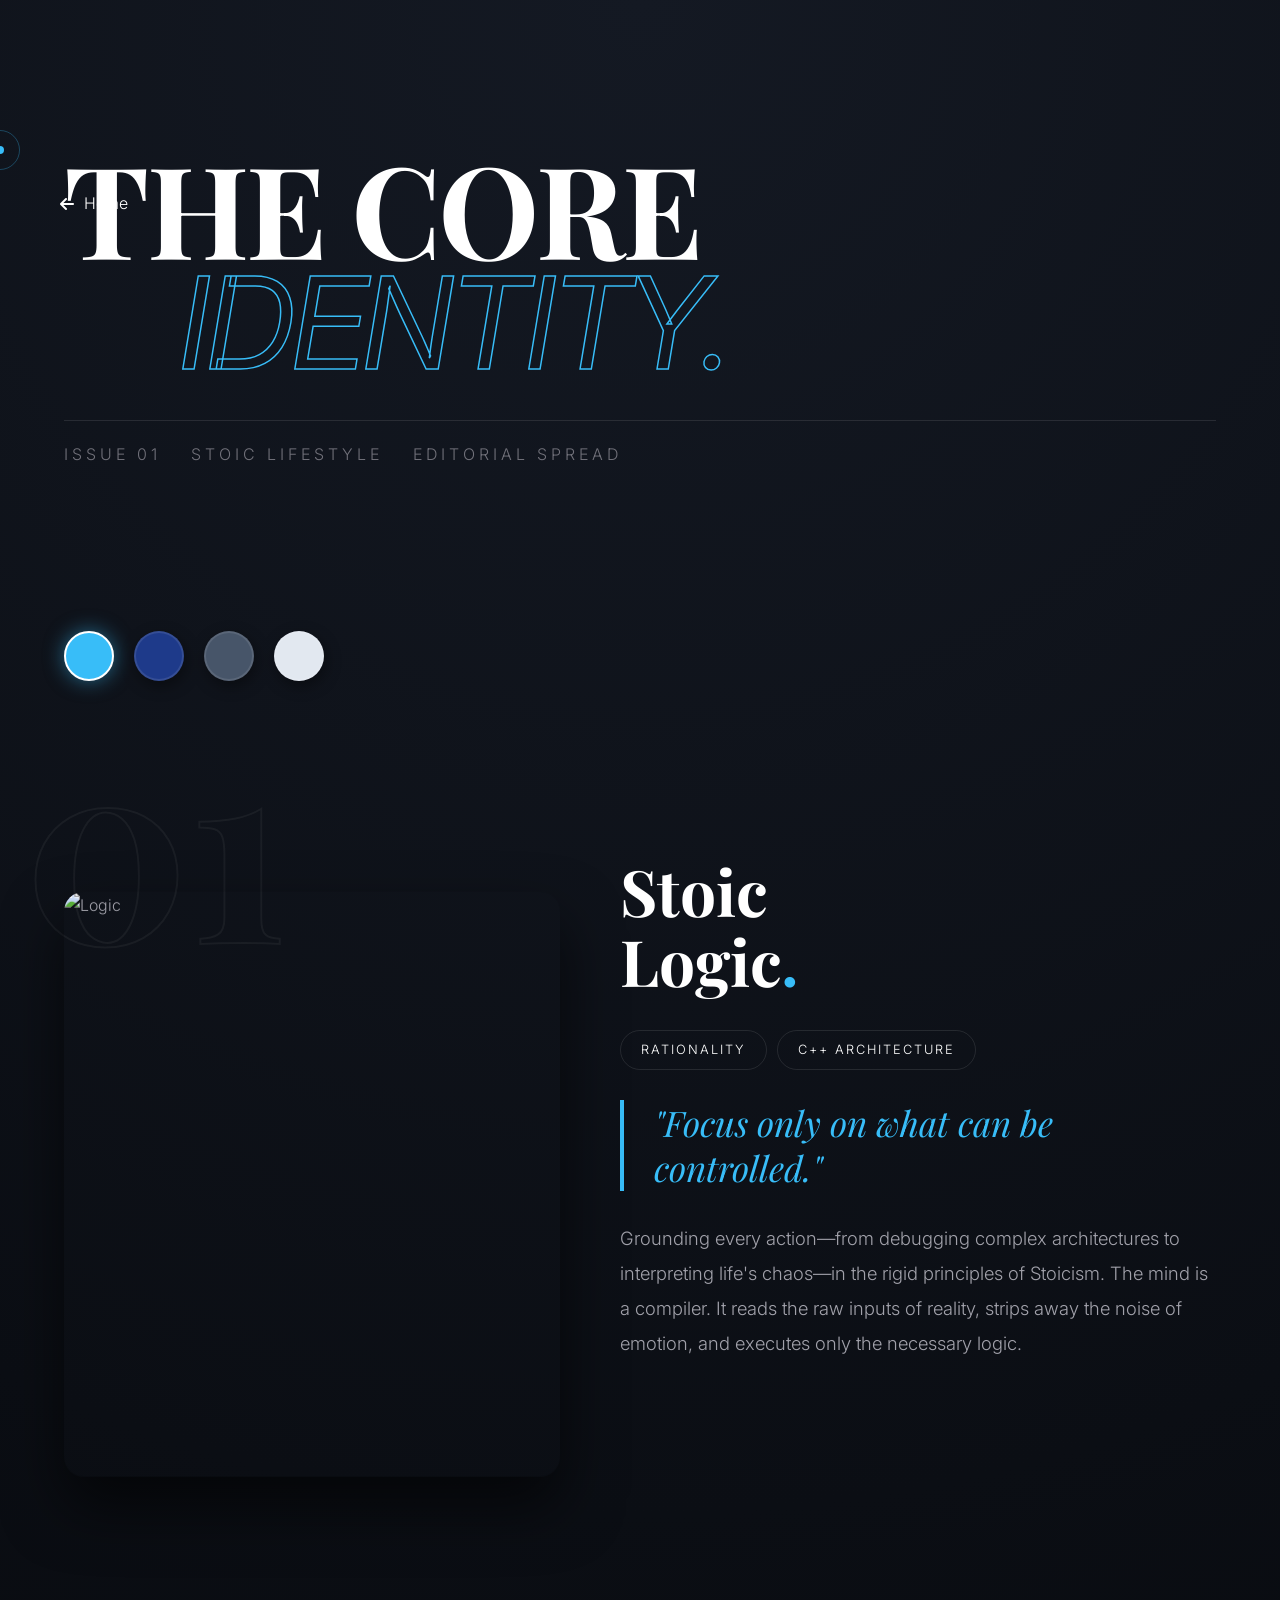
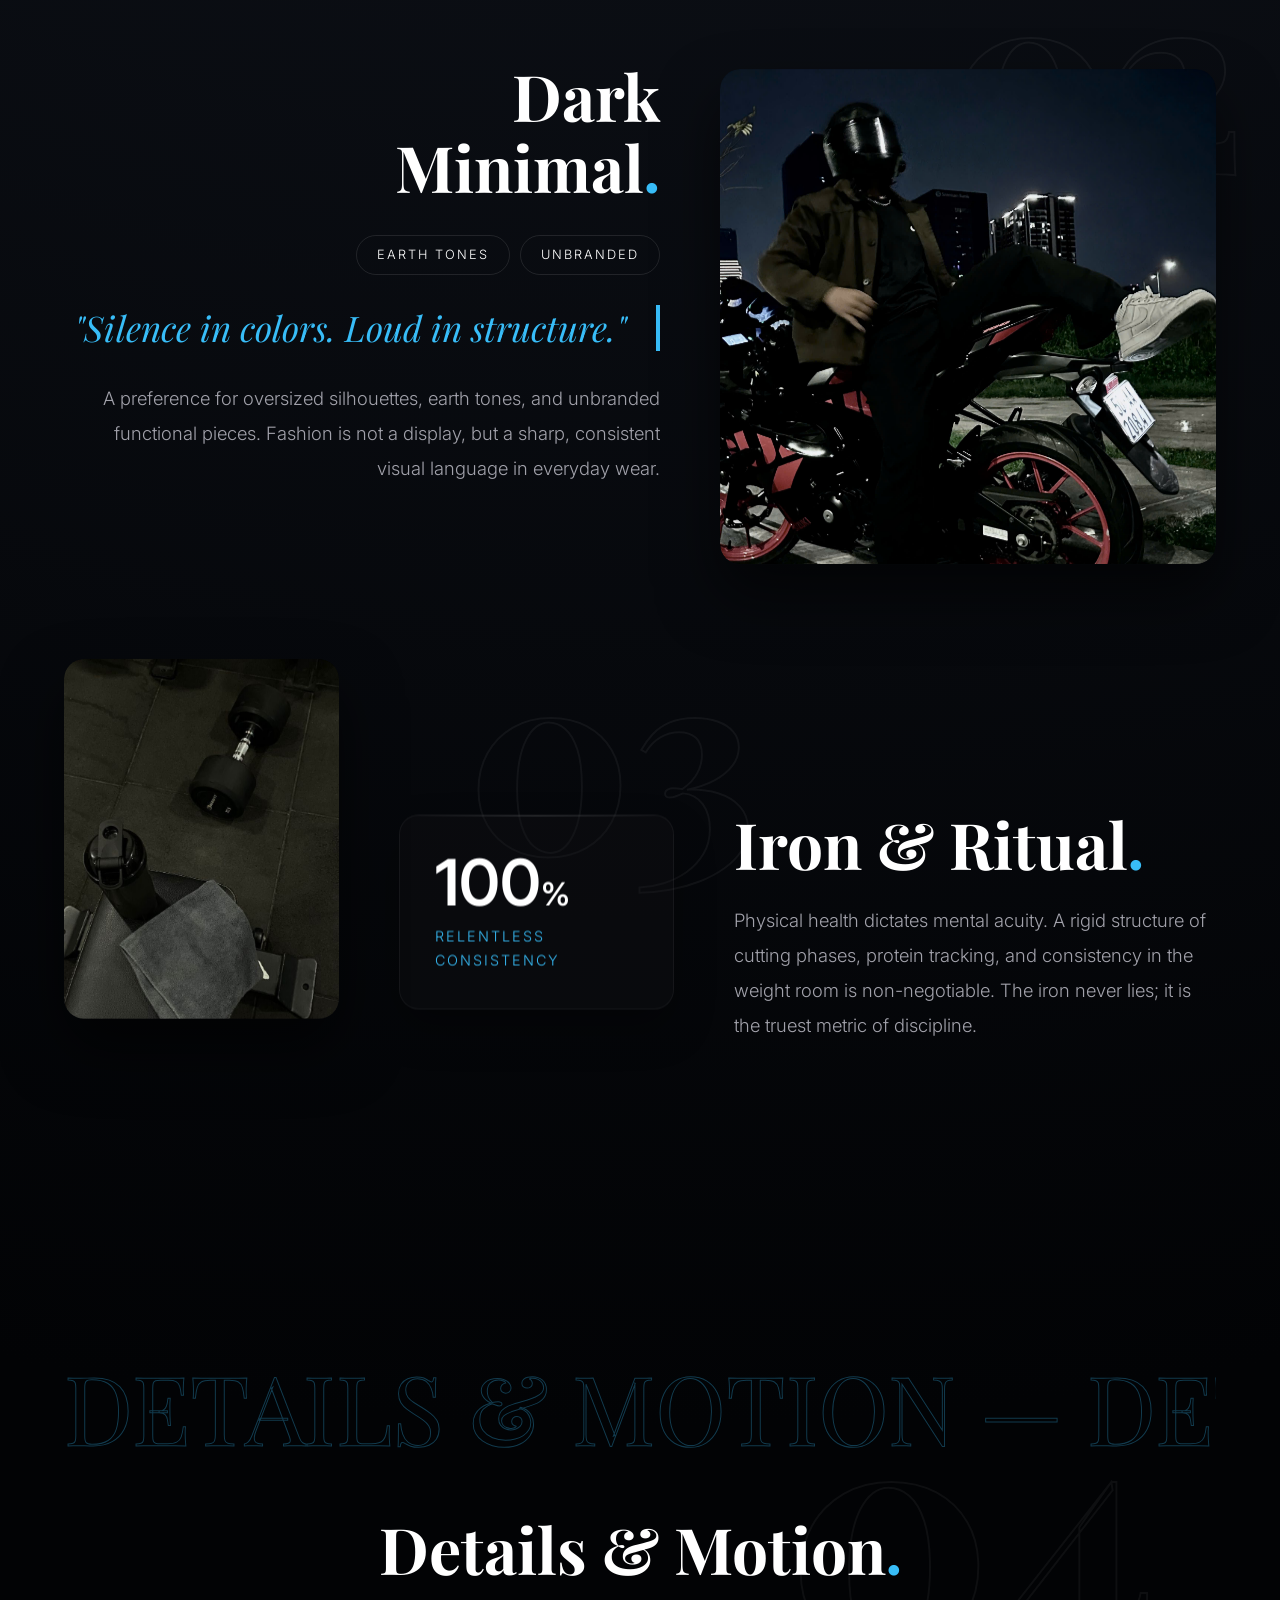
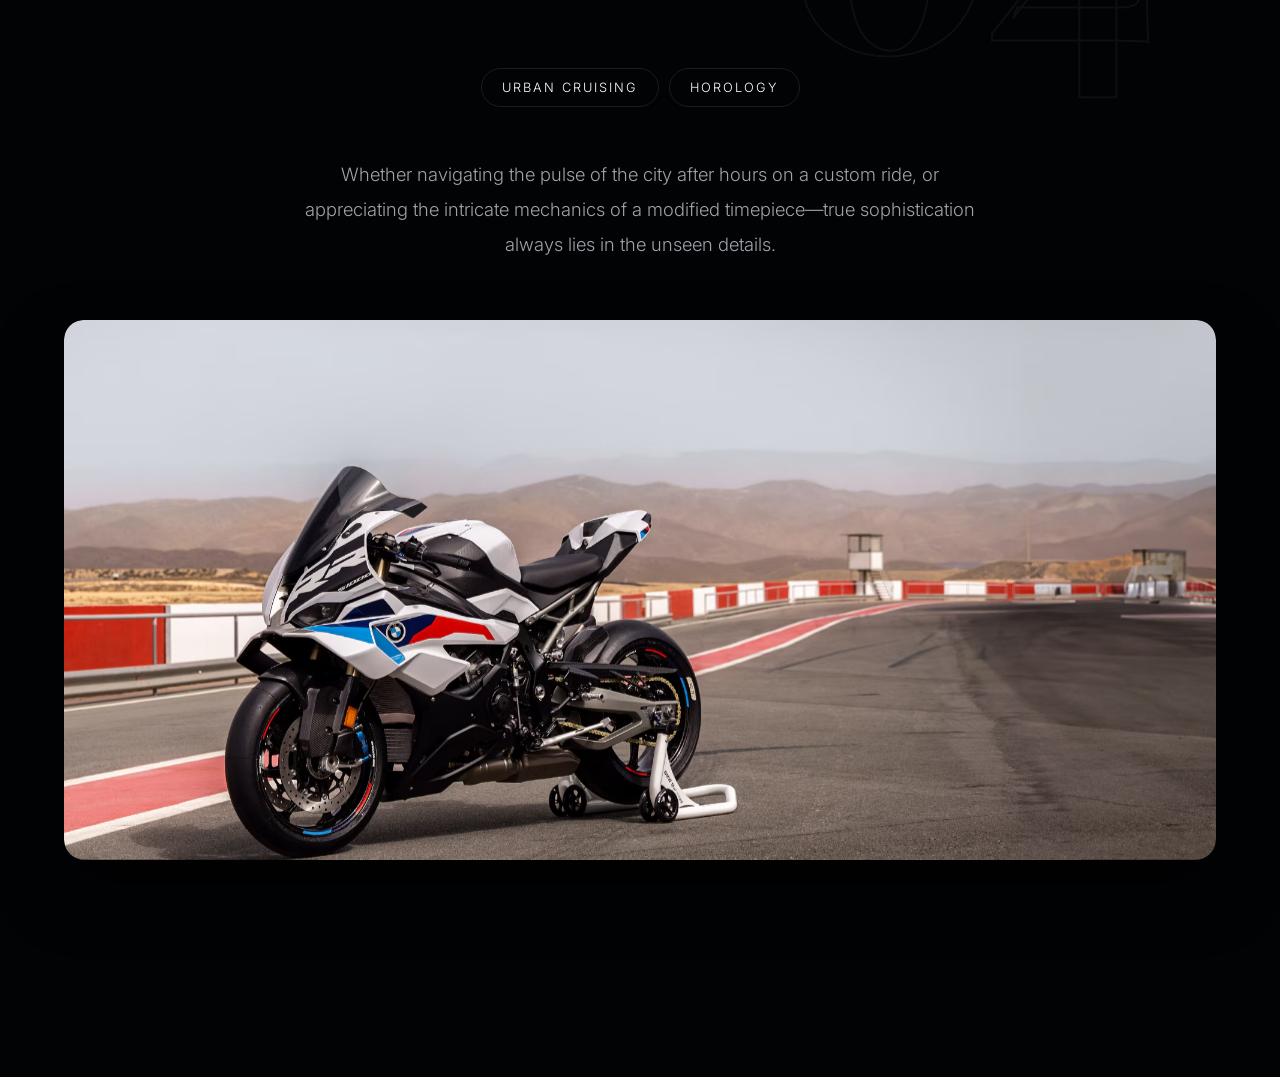
==== commit 0376ee07: "." ====
--- a/about.html
+++ b/about.html
@@ -108,6 +108,8 @@
     </style>
 </head>
 <body>
+    <div class="custom-cursor"></div>
+    <div class="custom-cursor-follower"></div>
 
     <div class="progress-container">
         <div class="progress-bar" id="readingProgress"></div>
@@ -183,11 +185,8 @@
                     <img src="gym.jpg" class="mag-img" alt="Iron">
                 </div>
                 <div class="stat-callout glass-panel parallax" data-speed="-5">
-                    <div class="glass-glow"></div>
-                    <div>
-                        <span class="huge-num">100<span style="font-size:2rem">%</span></span>
-                        <span class="stat-label">Relentless Consistency</span>
-                    </div>
+                    <span class="huge-num">100<span style="font-size:2rem">%</span></span>
+                    <span class="stat-label">Relentless Consistency</span>
                 </div>
                 <div>
                     <h2 class="chapter-title">Iron & Ritual<span class="dot">.</span></h2>
@@ -257,27 +256,56 @@
             });
         });
 
-        // THUẬT TOÁN ĐO TIẾN TRÌNH CUỘN TRANG MAGAZINE
+        // THUẬT TOÁN TÍNH TOÁN % TIẾN TRÌNH CUỘN TRANG MAGAZINE (Ý TƯỞNG 4)
         window.addEventListener('scroll', () => {
             const winScroll = document.documentElement.scrollTop || document.body.scrollTop;
             const height = document.documentElement.scrollHeight - document.documentElement.clientHeight;
             const scrolled = (winScroll / height) * 100;
             document.getElementById('readingProgress').style.width = scrolled + '%';
         }, { passive: true });
-
-        // Ý tưởng 3: Áp dụng vệt sáng quét qua cho card kính trên trang About
-        document.querySelectorAll('.glass-panel').forEach(panel => {
-            const glow = panel.querySelector('.glass-glow');
-            if(!glow) return;
-
-            panel.addEventListener('mousemove', (e) => {
-                const rect = panel.getBoundingClientRect();
-                const x = e.clientX - rect.left;
-                const y = e.clientY - rect.top;
-                glow.style.left = x + 'px';
-                glow.style.top = y + 'px';
+        // ĐIỀU KHIỂN CON TRỎ CHUỘT NAM CHÂM TRÊN TRANG ABOUT
+        if (window.innerWidth > 900) {
+            const cursor = document.querySelector('.custom-cursor');
+            const follower = document.querySelector('.custom-cursor-follower');
+            // Thêm các mục tiêu hút nam châm trên trang About (nút Back Home, các vòng tròn đổi màu)
+            const magneticElements = document.querySelectorAll('.back-nav a, .swatch-container');
+
+            let mouseX = 0, mouseY = 0;
+            let isMagnetic = false;
+
+            window.addEventListener('mousemove', (e) => {
+                mouseX = e.clientX; mouseY = e.clientY;
+                cursor.style.left = mouseX + 'px'; cursor.style.top = mouseY + 'px';
+                if (!isMagnetic) {
+                    follower.style.left = mouseX + 'px'; follower.style.top = mouseY + 'px';
+                }
             });
-        });
+
+            magneticElements.forEach(el => {
+                el.addEventListener('mouseenter', () => {
+                    cursor.classList.add('hovered'); follower.classList.add('hovered');
+                    isMagnetic = true; follower.classList.add('magnetic');
+                    const rect = el.getBoundingClientRect();
+                    follower.style.left = (rect.left + rect.width / 2) + 'px';
+                    follower.style.top = (rect.top + rect.height / 2) + 'px';
+                    follower.style.width = rect.width + 'px'; follower.style.height = rect.height + 'px';
+                });
+                el.addEventListener('mousemove', (e) => {
+                    if (isMagnetic) {
+                        const rect = el.getBoundingClientRect();
+                        const x = e.clientX - (rect.left + rect.width / 2);
+                        const y = e.clientY - (rect.top + rect.height / 2);
+                        el.style.transform = `translate3d(${x * 0.2}px, ${y * 0.2}px, 0) scale(1.02)`;
+                    }
+                });
+                el.addEventListener('mouseleave', () => {
+                    cursor.classList.remove('hovered'); follower.classList.remove('hovered');
+                    isMagnetic = false; follower.classList.remove('magnetic');
+                    follower.style.width = '40px'; follower.style.height = '40px';
+                    el.style.transform = '';
+                });
+            });
+        }
     </script>
 </body>
 </html>
--- a/style.css
+++ b/style.css
@@ -42,14 +42,14 @@
     z-index: 10; pointer-events: none;
 }
 
-/* --- Ý TƯỞNG 3: VỆT SÁNG ĐUỔI THEO CHUỘT TRÊN THẺ KÍNH --- */
-.glass-glow {
-    position: absolute; width: 300px; height: 300px;
-    background: radial-gradient(circle, rgba(var(--accent-rgb, 56, 189, 248), 0.12) 0%, transparent 70%);
-    border-radius: 50%; pointer-events: none; transform: translate(-50%, -50%);
-    opacity: 0; transition: opacity 0.3s ease; z-index: 1;
-}
-.glass-panel:hover .glass-glow { opacity: 1; }
+.glass-panel::after {
+    content: ''; position: absolute; top: 0; left: -150%; width: 50%; height: 100%;
+    background: linear-gradient(to right, transparent, rgba(255,255,255,0.03), transparent);
+    transform: skewX(-25deg);
+    transition: transform 1.2s cubic-bezier(0.16, 1, 0.3, 1);
+    z-index: 10; pointer-events: none;
+}
+.glass-panel:hover::after { transform: translateX(350%); }
 
 /* ====================================================
    NAVBAR & HERO SECTION
@@ -89,7 +89,6 @@
 .tagline .accent-dot { color: #38bdf8; margin: 0 10px; opacity: 0.5; }
 
 .personal-info-card { padding: 40px; max-width: 600px; margin: 0 auto 50px; text-align: left; }
-.personal-info-card ul { position: relative; z-index: 2; }
 .personal-info-card li { margin-bottom: 18px; font-size: 1rem; color: #d4d4d8; list-style: none;}
 .personal-info-card li strong { color: #ffffff; font-weight: 500; display: inline-block; width: 130px;}
 .personal-info-card i { color: #38bdf8; margin-right: 15px; width: 20px; opacity: 0.8;}
@@ -128,7 +127,6 @@
    ==================================================== */
 .achievements-grid { display: grid; grid-template-columns: 1.5fr 1fr; gap: 30px; max-width: 1100px; margin: 0 auto; }
 .achievement-card { padding: 40px; display: flex; flex-direction: column; justify-content: space-between; transition: transform 0.2s ease, border-color 0.2s; cursor: pointer; }
-.achievement-card div { position: relative; z-index: 2; }
 .achievement-card:hover { transform: translateY(-3px); border-color: rgba(56, 189, 248, 0.3); }
 .ach-large { grid-row: span 2; }
 .ach-large .ach-icon { font-size: 4rem; margin-bottom: 40px; color: #ffffff; }
@@ -159,29 +157,53 @@
 
 footer { text-align: center; padding: 40px 0; border-top: 1px solid rgba(255,255,255,0.05); margin-top: 50px; }
 
-/* --- Ý TƯỞNG 4: NÚT CUỘN LÊN ĐẦU TRANG SMART BACK-TO-TOP --- */
-.back-to-top {
-    position: fixed; bottom: 40px; right: 40px; width: 46px; height: 46px;
-    border-radius: 50%; background: rgba(20, 21, 26, 0.7);
-    backdrop-filter: blur(8px); -webkit-backdrop-filter: blur(8px);
-    border: 1px solid rgba(255,255,255,0.05); z-index: 999;
-    display: flex; align-items: center; justify-content: center;
-    color: #fff; text-decoration: none; opacity: 0; pointer-events: none;
-    transform: translateY(10px); transition: all 0.4s cubic-bezier(0.16, 1, 0.3, 1);
-}
-.back-to-top.visible { opacity: 1; pointer-events: auto; transform: translateY(0); }
-.back-to-top i { font-size: 0.95rem; transition: transform 0.3s; position: absolute; z-index: 10; }
-.back-to-top:hover i { transform: translateY(-2px); color: var(--accent-color, #38bdf8); }
-.back-to-top svg { position: absolute; width: 100%; height: 100%; transform: rotate(-90deg); }
-.back-to-top circle {
-    fill: transparent; stroke: var(--accent-color, #38bdf8); stroke-width: 2;
-    stroke-dasharray: 138; stroke-dashoffset: 138; transition: stroke-dashoffset 0.1s ease-out;
+/* ====================================================
+   HOVER GLASS PANEL GLOW EFFECT
+   ==================================================== */
+.glass-panel {
+    transition: transform 0.3s cubic-bezier(0.16, 1, 0.3, 1), border-color 0.3s ease, box-shadow 0.3s ease;
+    will-change: transform, box-shadow;
+}
+.glass-panel:hover {
+    border-color: rgba(var(--accent-rgb, 56, 189, 248), 0.2) !important;
+    box-shadow: 
+        0 30px 60px rgba(0, 0, 0, 0.5), 
+        0 0 40px rgba(var(--accent-rgb, 56, 189, 248), 0.15),
+        inset 0 1px 0 rgba(255, 255, 255, 0.15) !important;
+}
+
+/* ====================================================
+   CUSTOM MAGNETIC CURSOR DESIGN
+   ==================================================== */
+@media (min-width: 901px) {
+    body { cursor: none; }
+    a, button, .social-btn, .btn-primary, .btn-secondary, .nav-links a { cursor: none; }
+    
+    .custom-cursor {
+        width: 8px; height: 8px; background-color: var(--accent-color, #38bdf8);
+        border-radius: 50%; position: fixed; transform: translate(-50%, -50%);
+        pointer-events: none; z-index: 9999; transition: width 0.2s, height 0.2s;
+    }
+    .custom-cursor-follower {
+        width: 40px; height: 40px; border: 1px solid rgba(var(--accent-rgb, 56, 189, 248), 0.3);
+        border-radius: 50%; position: fixed; transform: translate(-50%, -50%);
+        pointer-events: none; z-index: 9998;
+        transition: transform 0.08s cubic-bezier(0.25, 1, 0.5, 1), width 0.2s, height 0.2s, border-radius 0.2s, background-color 0.2s;
+    }
+    .custom-cursor.hovered { scale: 0; }
+    .custom-cursor-follower.hovered {
+        width: 50px; height: 50px; background: rgba(var(--accent-rgb, 56, 189, 248), 0.1); border-color: var(--accent-color, #38bdf8);
+    }
+    .custom-cursor-follower.magnetic {
+        border-radius: 50px; background: rgba(var(--accent-rgb, 56, 189, 248), 0.15); border-color: var(--accent-color, #38bdf8);
+    }
 }
 
 /* ====================================================
    GIAO DIỆN ĐIỆN THOẠI
    ==================================================== */
 @media (max-width: 900px) {
+    .shape { display: none !important; }
     .navbar { padding: 15px 0; flex-direction: column; align-items: flex-start; gap: 15px; width: 100vw; overflow: hidden; }
     .navbar.scrolled { padding: 10px 0; }
     .nav-logo { padding: 0 5%; }
@@ -213,5 +235,4 @@
     .ach-small { height: auto; padding: 25px; }
     .contact-links { flex-direction: column; gap: 15px; }
     .social-btn { width: 100%; justify-content: center; }
-    .back-to-top { bottom: 20px; right: 20px; width: 40px; height: 40px; }
 }
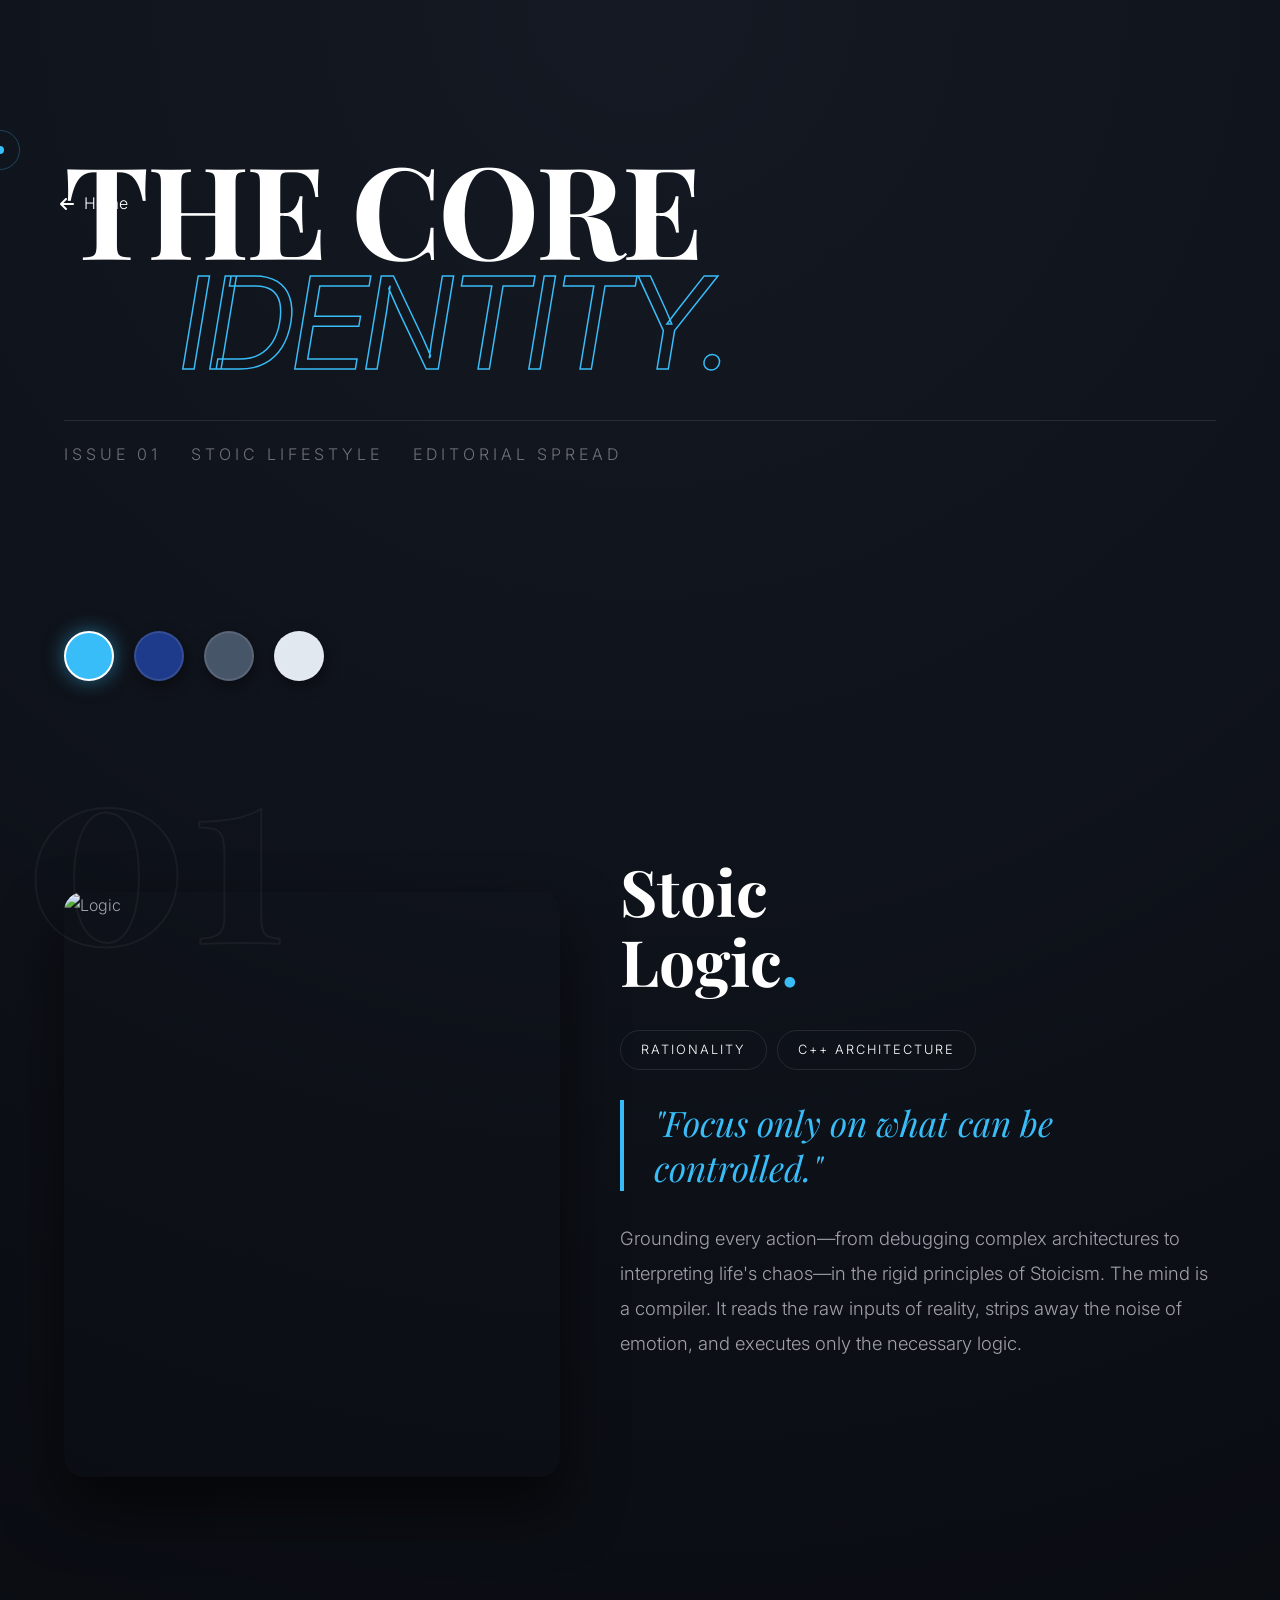
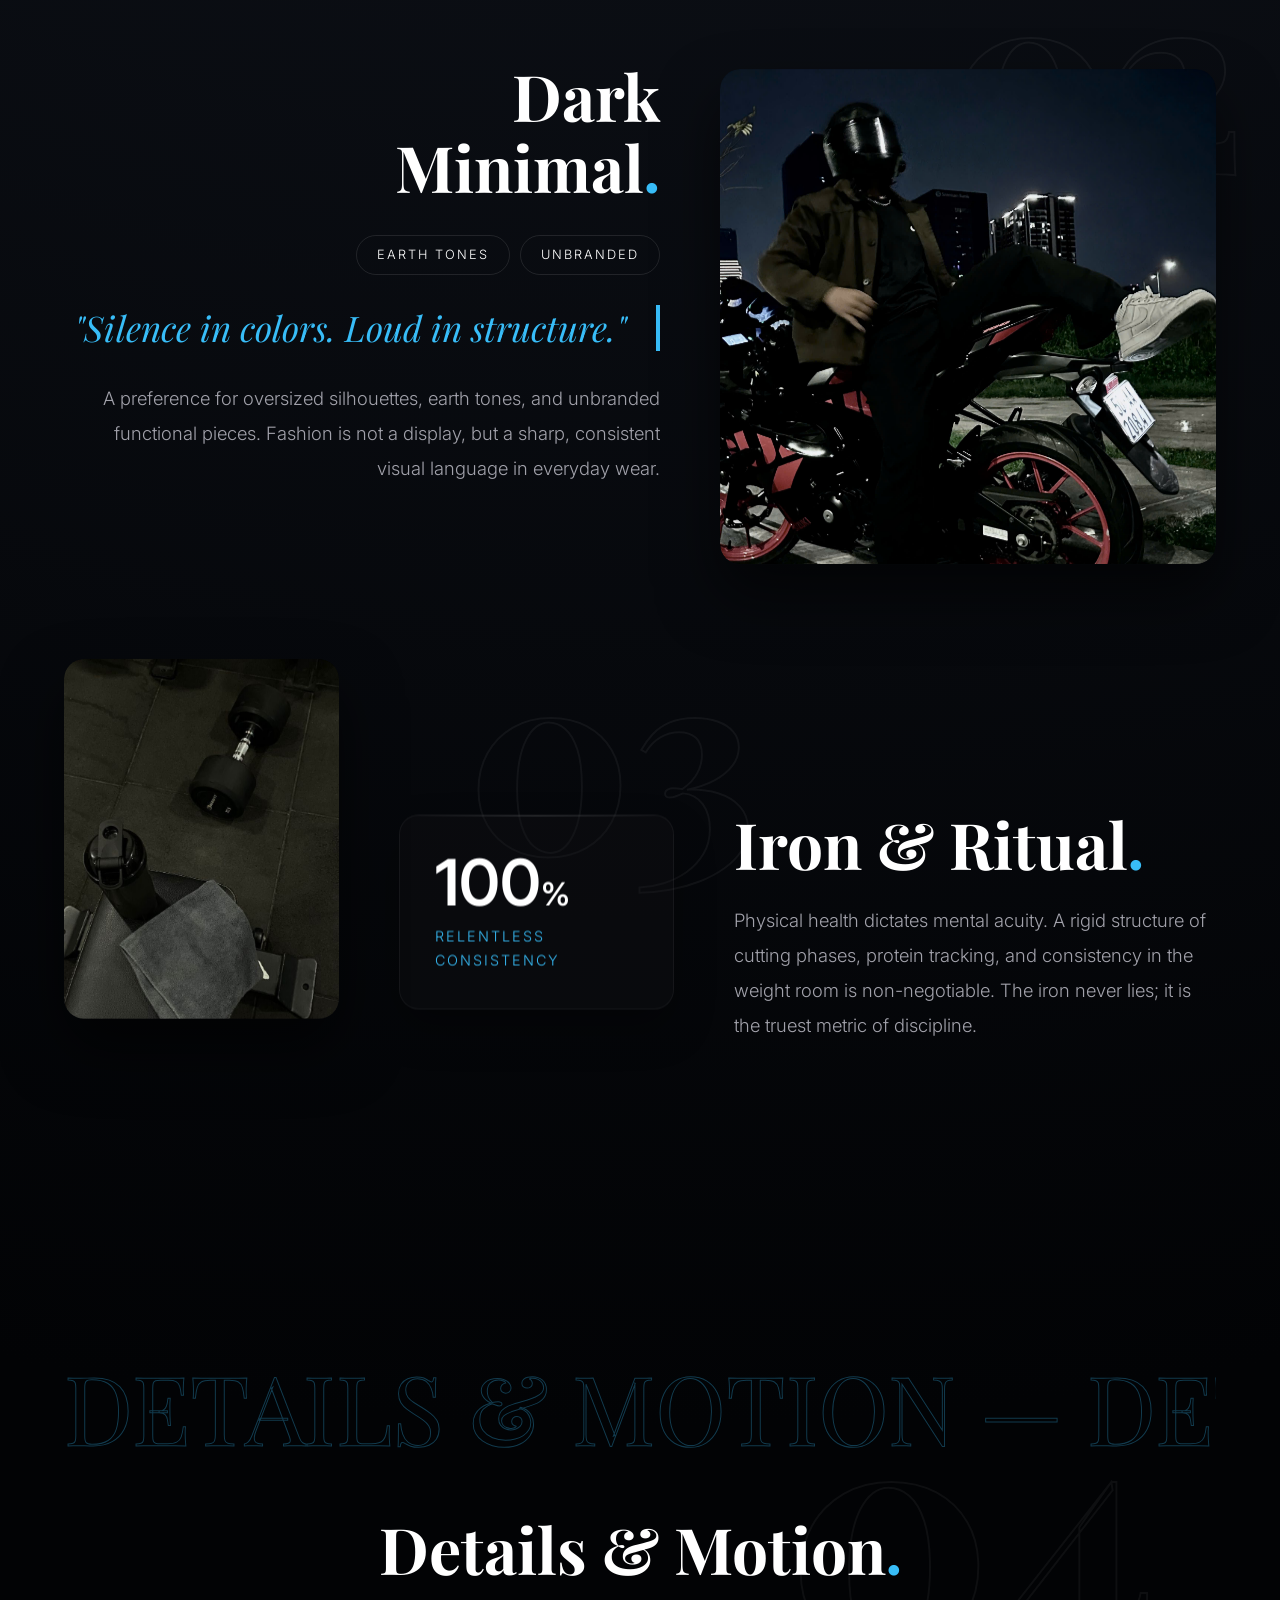
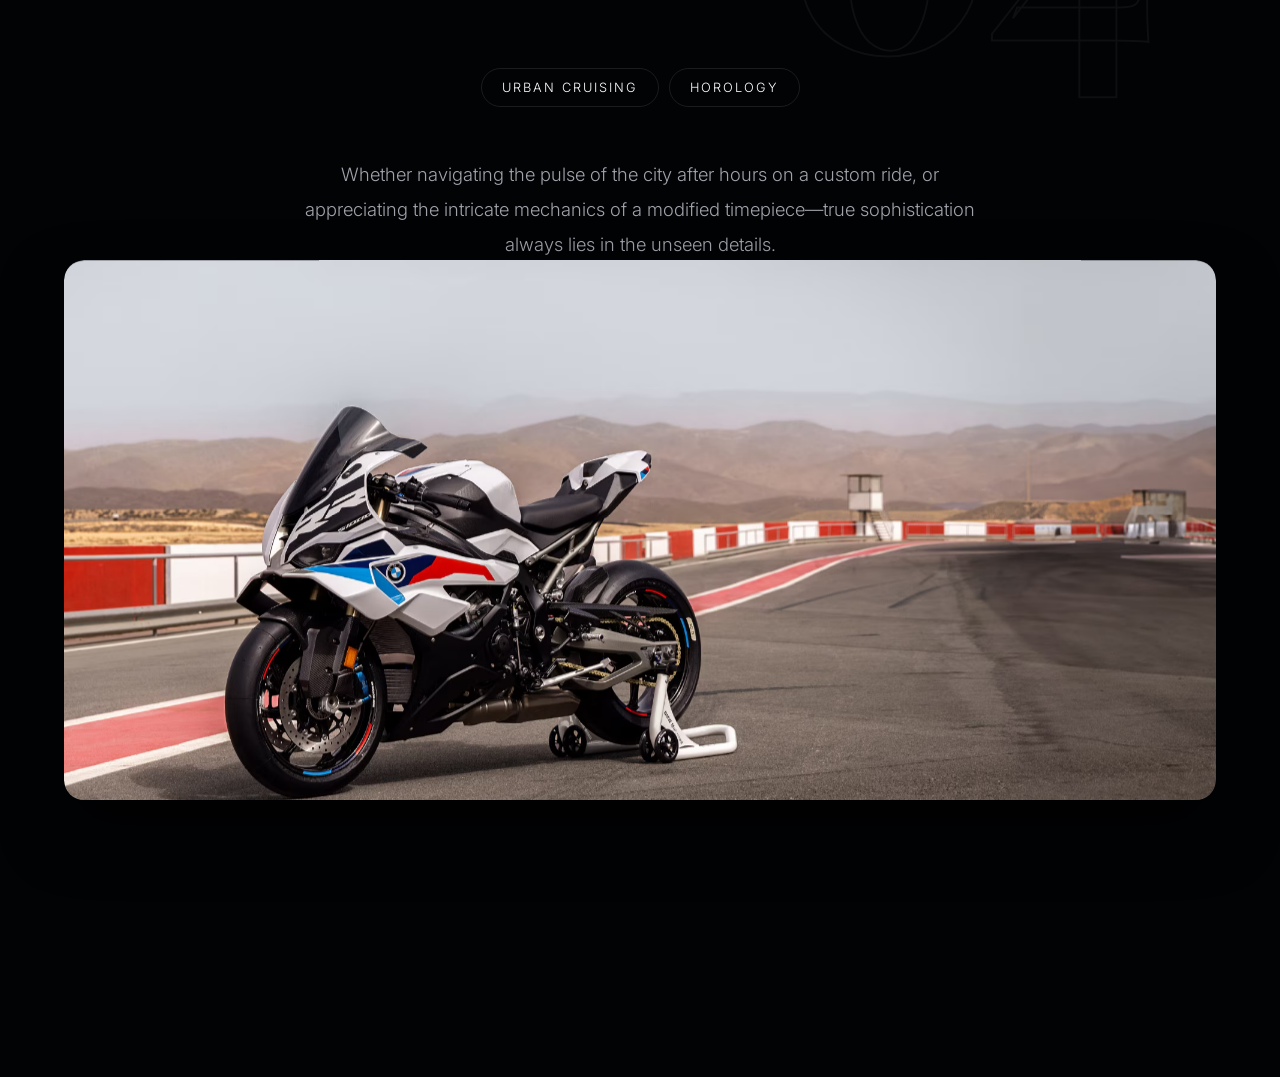
==== commit 770efede: "Update about.html" ====
--- a/about.html
+++ b/about.html
@@ -94,16 +94,94 @@
         .back-nav a:hover { color: var(--accent-color); }
         .parallax { will-change: transform; }
 
+        /* ====================================================
+           GIAO DIỆN ĐIỆN THOẠI ABOUT.HTML: TẠP CHÍ INTERACTIVE
+           ==================================================== */
         @media (max-width: 900px) {
+            /* Ý TƯỞNG 1: CUỘN STORY TOÀN MÀN HÌNH (SNAP SCROLL) */
+            html {
+                scroll-snap-type: y mandatory;
+                scroll-behavior: smooth;
+            }
+            body {
+                padding-bottom: 0;
+            }
+            
+            /* Ép màn Cover hiển thị trọn vẹn 1 khung hình */
+            .cover-header { 
+                height: 100vh; 
+                display: flex; 
+                flex-direction: column; 
+                justify-content: center; 
+                margin-bottom: 0; 
+                scroll-snap-align: start; 
+            }
             .cover-header h1 { font-size: 4rem; }
             .cover-header h1 .italic-stroke { margin-left: 0; }
-            .chapter { grid-template-columns: 1fr !important; text-align: left !important; gap: 30px; margin-bottom: 15vh;}
-            .grid-b { display: flex; flex-direction: column-reverse; }
-            .outline-num { font-size: 8rem !important; left: -10px !important; top: -30px !important; }
+            .editorial-board { padding: 0 5%; margin: 0 auto; }
+
+            /* Ý TƯỞNG 2: VIÊN THUỐC BẢNG MÀU LƠ LỬNG (FLOATING PALETTE PILL) */
+            .mb-palette { 
+                position: fixed; 
+                bottom: 25px; 
+                left: 50%; 
+                transform: translateX(-50%); 
+                margin: 0; 
+                padding: 10px 18px; 
+                background: rgba(10, 12, 16, 0.45); 
+                backdrop-filter: blur(25px) saturate(200%); 
+                -webkit-backdrop-filter: blur(25px) saturate(200%); 
+                border-radius: 50px; 
+                border: 1px solid rgba(255, 255, 255, 0.1); 
+                box-shadow: 0 20px 40px rgba(0,0,0,0.6), inset 0 1px 1px rgba(255,255,255,0.15); 
+                z-index: 1000; 
+                display: flex; 
+                gap: 15px; 
+                width: auto;
+            }
+            .swatch { width: 35px; height: 35px; }
+
+            /* Ý TƯỞNG 1: ÉP CÁC CHƯƠNG THÀNH 1 KHUNG HÌNH (100VH) */
+            .chapter { 
+                display: flex; 
+                flex-direction: column; 
+                justify-content: center; 
+                min-height: 100vh; 
+                margin-bottom: 0 !important; 
+                padding: 20px 0 60px 0; /* Chừa chỗ cho bảng màu ở đáy */
+                scroll-snap-align: start; 
+                gap: 25px !important;
+                position: relative;
+            }
+            
+            /* Tái cấu trúc Layout và Z-index để không bị lẹm viền */
+            .grid-b { flex-direction: column-reverse; }
+            .img-wrapper { height: 45vh !important; width: 100%; border-radius: 15px; }
+            
+            /* Đẩy nội dung và ảnh nổi lên trên cùng */
+            .img-wrapper, .chapter h2, .chapter p, .tag-chips, .pull-quote, .stat-callout { 
+                position: relative; 
+                z-index: 2; 
+            }
             .grid-b .tag-chips { justify-content: flex-start; }
-            .grid-b .pull-quote { border-right: none; border-left: 4px solid var(--accent-color); padding-right: 0; padding-left: 30px; }
-            .img-wrapper { height: 40vh !important; }
-            .back-nav { top: 20px; left: 20px; }
+            .grid-b .pull-quote { border-right: none; border-left: 4px solid var(--accent-color); padding-right: 0; padding-left: 20px; }
+
+            /* Ý TƯỞNG 3: CHỮ SỐ CƠ KHÍ KHỔNG LỒ NẰM CHÌM (DEPTH NUMBERS) */
+            .outline-num { 
+                position: absolute !important; 
+                top: 50% !important; 
+                left: 50% !important; 
+                transform: translate(-50%, -50%) !important; 
+                font-size: 18rem !important; 
+                opacity: 0.1; /* Làm mờ đi để tạo không gian sâu */
+                z-index: 0 !important; 
+                line-height: 1;
+                pointer-events: none; /* Xuyên qua lớp chữ để không cản trở thao tác chạm */
+                text-align: center;
+                width: 100%;
+            }
+
+            .back-nav { top: 20px; left: 20px; z-index: 1001; }
         }
     </style>
 </head>
--- a/style.css
+++ b/style.css
@@ -235,4 +235,194 @@
     .ach-small { height: auto; padding: 25px; }
     .contact-links { flex-direction: column; gap: 15px; }
     .social-btn { width: 100%; justify-content: center; }
+}
+/* --- NÚT CUỘN LÊN ĐẦU TRANG SMART BACK-TO-TOP --- */
+.back-to-top {
+    position: absolute;
+    bottom: 40px;
+    right: 40px;
+    width: 46px;
+    height: 46px;
+    border-radius: 50%;
+    background: rgba(20, 21, 26, 0.7); /* Lớp nền kính mờ nhẹ */
+    backdrop-filter: blur(8px);
+    -webkit-backdrop-filter: blur(8px);
+    border: 1px solid rgba(255, 255, 255, 0.05);
+    z-index: 999;
+    display: flex;
+    align-items: center;
+    justify-content: center;
+    color: #fff;
+    text-decoration: none;
+    opacity: 0;
+    pointer-events: none;
+    transition: opacity 0.4s ease, border-color 0.3s, box-shadow 0.3s;
+    will-change: top;
+}
+
+/* Hiển thị khi người dùng cuộn xuống */
+.back-to-top.visible {
+    opacity: 1;
+    pointer-events: auto;
+    transform: translateY(0);
+}
+
+.back-to-top i {
+    font-size: 0.95rem;
+    transition: transform 0.3s;
+}
+
+/* Hiệu ứng nhích nhẹ mũi tên lên khi di chuột vào */
+.back-to-top:hover i {
+    transform: translateY(-3px);
+    color: var(--accent-color, #38bdf8);
+}
+
+/* Tối ưu hiển thị trên điện thoại */
+/* ====================================================
+   GIAO DIỆN ĐIỆN THOẠI NÂNG CẤP (APP-LIKE EXPERIENCE)
+   ==================================================== */
+@media (max-width: 900px) {
+    .shape { display: none !important; }
+
+    .page-transition { 
+        display: flex; 
+        flex-direction: column;
+    }
+
+    /* --- Ý TƯỞNG 1: THANH ĐIỀU HƯỚNG ĐÁY (BOTTOM TAB BAR) --- */
+    /* --- HIỆU ỨNG LIQUID GLASS CHO NAVBAR --- */
+    .navbar {
+        order: 2;
+        position: relative !important;
+        top: auto !important;
+        bottom: auto !important;
+        left: auto !important;
+        margin: 10px auto 60px auto !important;
+        width: 90vw !important;
+        padding: 0 !important;
+        flex-direction: row; 
+        border-radius: 20px;
+        
+        /* Chìa khóa Liquid Glass: Nền cực trong, Blur cực mạnh */
+        background: rgba(10, 12, 16, 0.35) !important;
+        backdrop-filter: blur(35px) saturate(200%);
+        -webkit-backdrop-filter: blur(35px) saturate(200%);
+        border: 1px solid rgba(255, 255, 255, 0.05);
+        /* Thêm ánh sáng lồi (inset) bóng bẩy như giọt nước */
+        box-shadow: 
+            0 20px 40px rgba(0, 0, 0, 0.4), 
+            inset 0 1px 1px rgba(255, 255, 255, 0.15), 
+            inset 0 -1px 1px rgba(255, 255, 255, 0.02);
+        z-index: 1000;
+    }
+    #education { order: 3; }
+    #experience { order: 4; }
+    #achievements { order: 5; }
+    #contact { order: 6; }
+    footer { order: 7; }
+    .nav-logo { display: none; } /* Ẩn logo để nhường chỗ cho Tab Bar */
+    .nav-indicator { display: none !important; }
+
+    /* --- Ý TƯỞNG 4: MẶT NẠ MỜ DẦN 2 BÊN VIỀN (FADE-OUT MASK) --- */
+    .nav-links {
+        width: 100%;
+        display: flex;
+        flex-wrap: nowrap;
+        overflow-x: auto;
+        -webkit-overflow-scrolling: touch;
+        padding: 12px 15px;
+        gap: 12px;
+        scrollbar-width: none;
+        /* Áp dụng Mask mờ dần ở mép trái và mép phải */
+        -webkit-mask-image: linear-gradient(to right, transparent, black 5%, black 95%, transparent);
+        mask-image: linear-gradient(to right, transparent, black 5%, black 95%, transparent);
+    }
+    .nav-links::-webkit-scrollbar { display: none; }
+    .nav-links li { flex-shrink: 0; }
+    .nav-links a {
+        display: block;
+        padding: 10px 22px;
+        font-size: 0.9rem;
+        background: rgba(255, 255, 255, 0.05);
+        border-radius: 50px;
+        border: 1px solid rgba(255, 255, 255, 0.02);
+    }
+
+    /* Đẩy vùng Hero xuống vì navbar không còn chiếm chỗ phía trên */
+    .hero { order: 1; padding-top: 100px; padding-bottom: 20px; min-height: auto; }
+    .hero h1 { font-size: 3.2rem; }
+    .tagline span { display: block; margin-bottom: 5px; }
+    .tagline .accent-dot { display: none; }
+    .personal-info-card { width: 100%; margin: 0 auto 40px; padding: 25px 20px; box-sizing: border-box; }
+    .personal-info-card li { font-size: 0.9rem; margin-bottom: 12px; word-wrap: break-word; }
+    .personal-info-card li strong { display: inline-block; width: auto; min-width: 90px; color: #38bdf8; margin-right: 5px; }
+    .personal-info-card i { display: none; }
+    .hero-buttons { flex-direction: column; width: 100%; padding: 0 5%; gap: 15px; }
+    .btn-primary, .btn-secondary { width: 100%; justify-content: center; font-size: 0.95rem; }
+
+    .section { padding: 80px 5%; }
+    .section-title { font-size: 2.2rem; margin-bottom: 40px; }
+    .timeline { padding-left: 20px; }
+    .timeline-item::before { left: -26.5px; width: 10px; height: 10px; }
+    .timeline-item h3 { font-size: 1.2rem; }
+
+    /* --- TỐI ƯU HIỂN THỊ THẺ MILESTONES (DỄ NHÌN, CÂN ĐỐI) --- */
+    .achievements-grid {
+        display: flex !important;
+        flex-wrap: nowrap;
+        overflow-x: auto;
+        scroll-snap-type: x mandatory;
+        scroll-padding: 0 7.5vw; /* Căn chỉnh hoàn hảo để thẻ nằm chính giữa */
+        gap: 20px; /* Tăng khoảng cách không gian trống giữa các thẻ */
+        padding-bottom: 25px;
+        -webkit-overflow-scrolling: touch;
+        scrollbar-width: thin;
+        scrollbar-color: var(--accent-color, #38bdf8) rgba(255, 255, 255, 0.05);
+        -webkit-mask-image: linear-gradient(to right, transparent, black 5%, black 95%, transparent);
+        mask-image: linear-gradient(to right, transparent, black 5%, black 95%, transparent);
+    }
+    
+    .achievements-grid::-webkit-scrollbar { display: block !important; height: 4px; }
+    .achievements-grid::-webkit-scrollbar-track { background: rgba(255, 255, 255, 0.05); border-radius: 10px; margin: 0 5%; }
+    .achievements-grid::-webkit-scrollbar-thumb { background: var(--accent-color, #38bdf8); border-radius: 10px; }
+
+    .achievement-card {
+        min-width: 75vw; /* Ép hẹp lại để thẻ tiếp theo luôn "ló" ra ở mép màn hình */
+        min-height: 230px; /* Đồng bộ chiều cao cho mọi thẻ nhìn ngăn nắp hơn */
+        scroll-snap-align: center; 
+        flex-shrink: 0;
+        padding: 30px 25px;
+        display: flex;
+        flex-direction: column;
+        justify-content: center; /* Đẩy nội dung ra giữa trục dọc */
+    }
+    
+    /* Cân đối lại tỷ lệ chữ cho vừa vặn, không bị tràn ngộp */
+    .ach-large { padding: 30px 25px; }
+    .ach-large .ach-icon { font-size: 2.2rem; margin-bottom: 15px; }
+    .ach-large h3 { font-size: 1.6rem; letter-spacing: -0.5px; }
+    .ach-large p { font-size: 0.95rem; margin-bottom: 15px; }
+    
+    .ach-small { padding: 30px 25px; }
+    .ach-small .ach-icon { font-size: 1.8rem; margin-bottom: 12px; }
+    .ach-small h3 { font-size: 1.3rem; }
+
+    .contact-links { flex-direction: column; gap: 15px; }
+    .social-btn { width: 100%; justify-content: center; }
+
+    /* Nâng nút cuộn lên cao hơn một chút để tránh đè vào Tab Bar ở đáy */
+    .back-to-top { bottom: 100px; right: 20px; width: 40px; height: 40px; }
+
+    /* --- Ý TƯỞNG 3: PHẢN HỒI CHẠM VẬT LÝ (HAPTIC TOUCH MICRO-INTERACTIONS) --- */
+    /* Khi ngón tay ấn vào nút, nút sẽ lún nhẹ xuống 5% */
+    .btn-primary:active, 
+    .btn-secondary:active, 
+    .social-btn:active, 
+    .achievement-card:active, 
+    .nav-links a:active {
+        transform: scale(0.95) !important;
+        transition: transform 0.1s cubic-bezier(0.4, 0, 0.2, 1);
+        filter: brightness(0.85);
+    }
 }
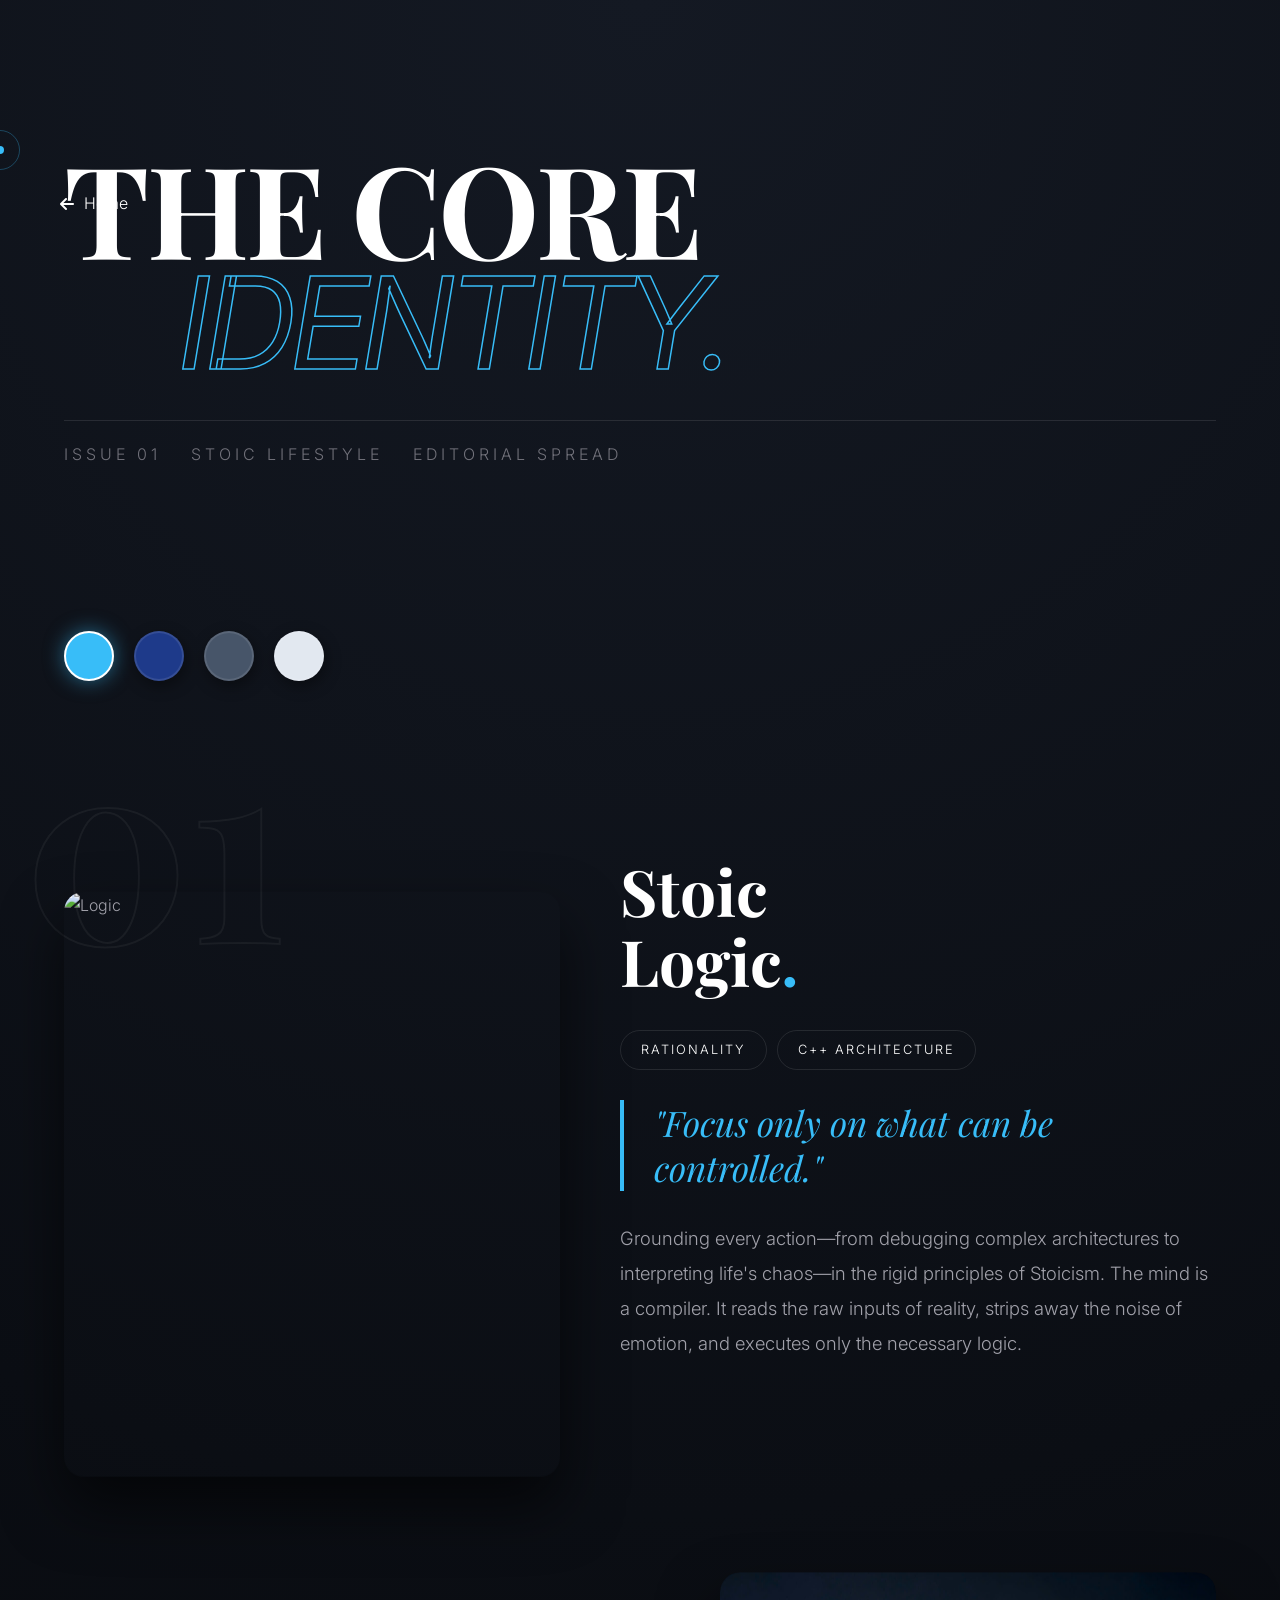
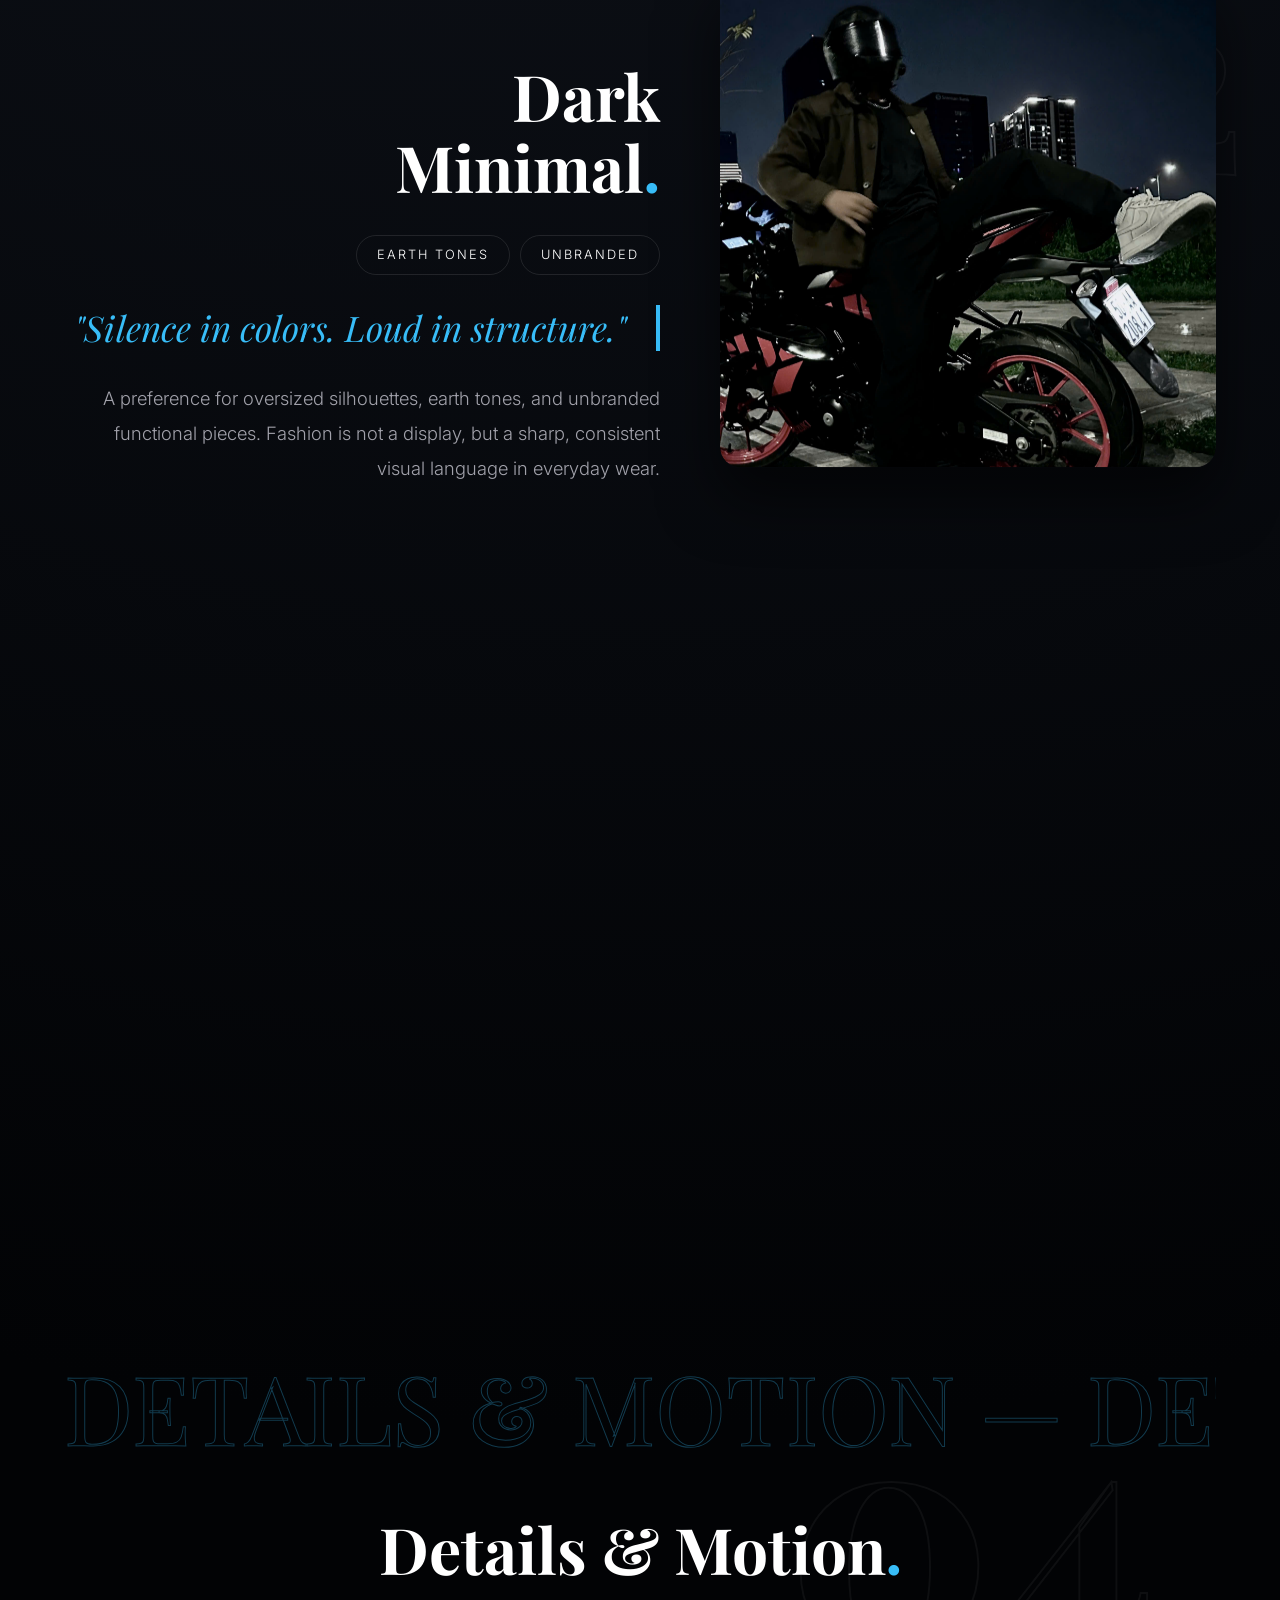
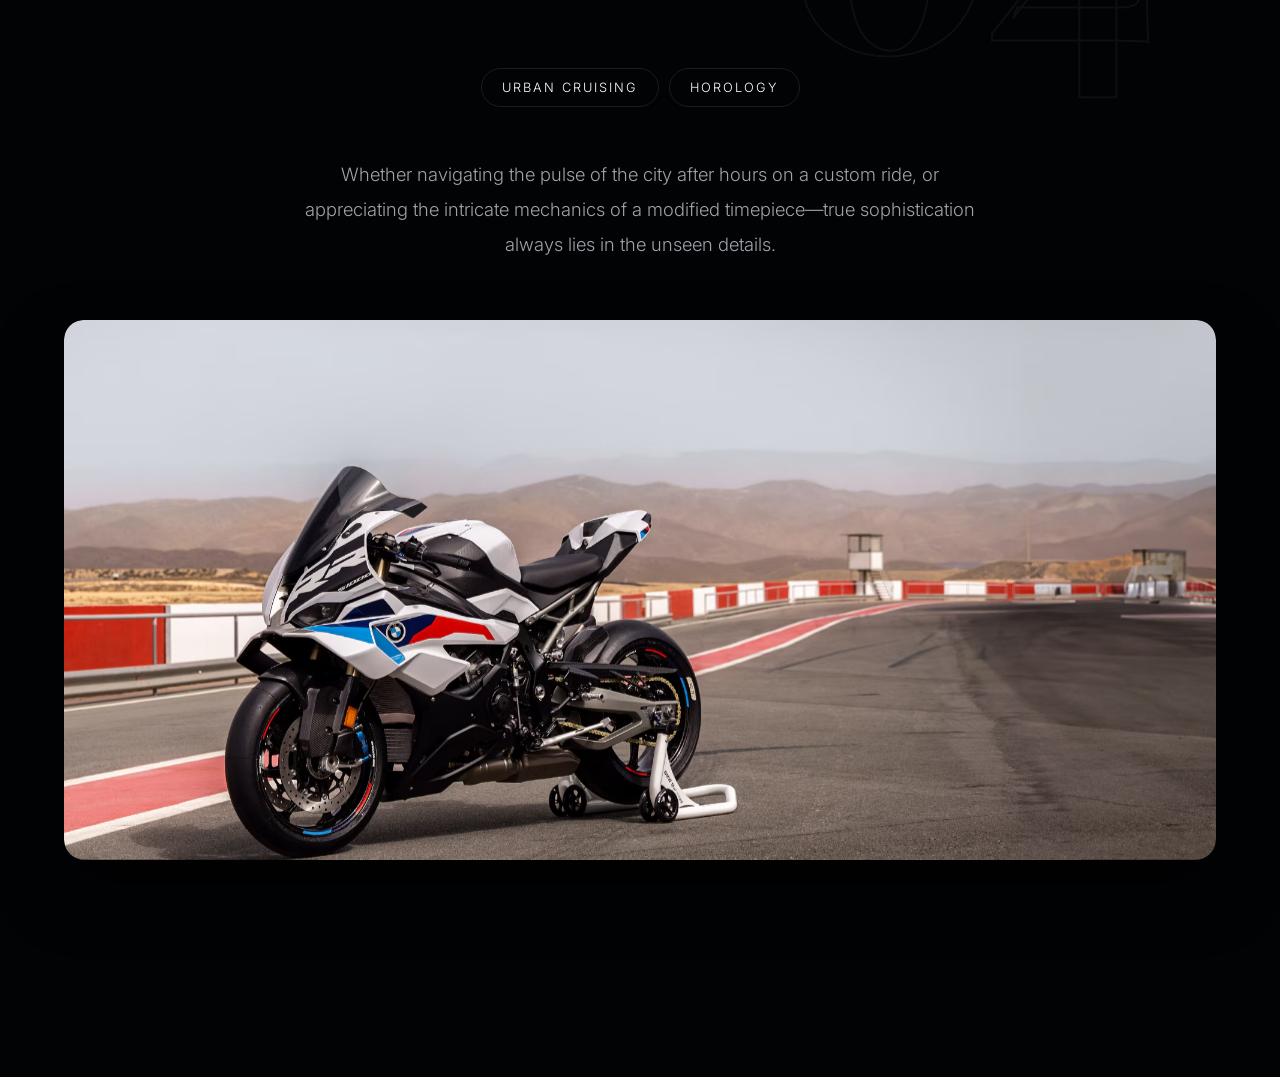
==== commit b7442cf4: "Update about.html" ====
--- a/about.html
+++ b/about.html
@@ -94,94 +94,16 @@
         .back-nav a:hover { color: var(--accent-color); }
         .parallax { will-change: transform; }
 
-        /* ====================================================
-           GIAO DIỆN ĐIỆN THOẠI ABOUT.HTML: TẠP CHÍ INTERACTIVE
-           ==================================================== */
         @media (max-width: 900px) {
-            /* Ý TƯỞNG 1: CUỘN STORY TOÀN MÀN HÌNH (SNAP SCROLL) */
-            html {
-                scroll-snap-type: y mandatory;
-                scroll-behavior: smooth;
-            }
-            body {
-                padding-bottom: 0;
-            }
-            
-            /* Ép màn Cover hiển thị trọn vẹn 1 khung hình */
-            .cover-header { 
-                height: 100vh; 
-                display: flex; 
-                flex-direction: column; 
-                justify-content: center; 
-                margin-bottom: 0; 
-                scroll-snap-align: start; 
-            }
             .cover-header h1 { font-size: 4rem; }
             .cover-header h1 .italic-stroke { margin-left: 0; }
-            .editorial-board { padding: 0 5%; margin: 0 auto; }
-
-            /* Ý TƯỞNG 2: VIÊN THUỐC BẢNG MÀU LƠ LỬNG (FLOATING PALETTE PILL) */
-            .mb-palette { 
-                position: fixed; 
-                bottom: 25px; 
-                left: 50%; 
-                transform: translateX(-50%); 
-                margin: 0; 
-                padding: 10px 18px; 
-                background: rgba(10, 12, 16, 0.45); 
-                backdrop-filter: blur(25px) saturate(200%); 
-                -webkit-backdrop-filter: blur(25px) saturate(200%); 
-                border-radius: 50px; 
-                border: 1px solid rgba(255, 255, 255, 0.1); 
-                box-shadow: 0 20px 40px rgba(0,0,0,0.6), inset 0 1px 1px rgba(255,255,255,0.15); 
-                z-index: 1000; 
-                display: flex; 
-                gap: 15px; 
-                width: auto;
-            }
-            .swatch { width: 35px; height: 35px; }
-
-            /* Ý TƯỞNG 1: ÉP CÁC CHƯƠNG THÀNH 1 KHUNG HÌNH (100VH) */
-            .chapter { 
-                display: flex; 
-                flex-direction: column; 
-                justify-content: center; 
-                min-height: 100vh; 
-                margin-bottom: 0 !important; 
-                padding: 20px 0 60px 0; /* Chừa chỗ cho bảng màu ở đáy */
-                scroll-snap-align: start; 
-                gap: 25px !important;
-                position: relative;
-            }
-            
-            /* Tái cấu trúc Layout và Z-index để không bị lẹm viền */
-            .grid-b { flex-direction: column-reverse; }
-            .img-wrapper { height: 45vh !important; width: 100%; border-radius: 15px; }
-            
-            /* Đẩy nội dung và ảnh nổi lên trên cùng */
-            .img-wrapper, .chapter h2, .chapter p, .tag-chips, .pull-quote, .stat-callout { 
-                position: relative; 
-                z-index: 2; 
-            }
+            .chapter { grid-template-columns: 1fr !important; text-align: left !important; gap: 30px; margin-bottom: 15vh;}
+            .grid-b { display: flex; flex-direction: column-reverse; }
+            .outline-num { font-size: 8rem !important; left: -10px !important; top: -30px !important; }
             .grid-b .tag-chips { justify-content: flex-start; }
-            .grid-b .pull-quote { border-right: none; border-left: 4px solid var(--accent-color); padding-right: 0; padding-left: 20px; }
-
-            /* Ý TƯỞNG 3: CHỮ SỐ CƠ KHÍ KHỔNG LỒ NẰM CHÌM (DEPTH NUMBERS) */
-            .outline-num { 
-                position: absolute !important; 
-                top: 50% !important; 
-                left: 50% !important; 
-                transform: translate(-50%, -50%) !important; 
-                font-size: 18rem !important; 
-                opacity: 0.1; /* Làm mờ đi để tạo không gian sâu */
-                z-index: 0 !important; 
-                line-height: 1;
-                pointer-events: none; /* Xuyên qua lớp chữ để không cản trở thao tác chạm */
-                text-align: center;
-                width: 100%;
-            }
-
-            .back-nav { top: 20px; left: 20px; z-index: 1001; }
+            .grid-b .pull-quote { border-right: none; border-left: 4px solid var(--accent-color); padding-right: 0; padding-left: 30px; }
+            .img-wrapper { height: 40vh !important; }
+            .back-nav { top: 20px; left: 20px; }
         }
     </style>
 </head>
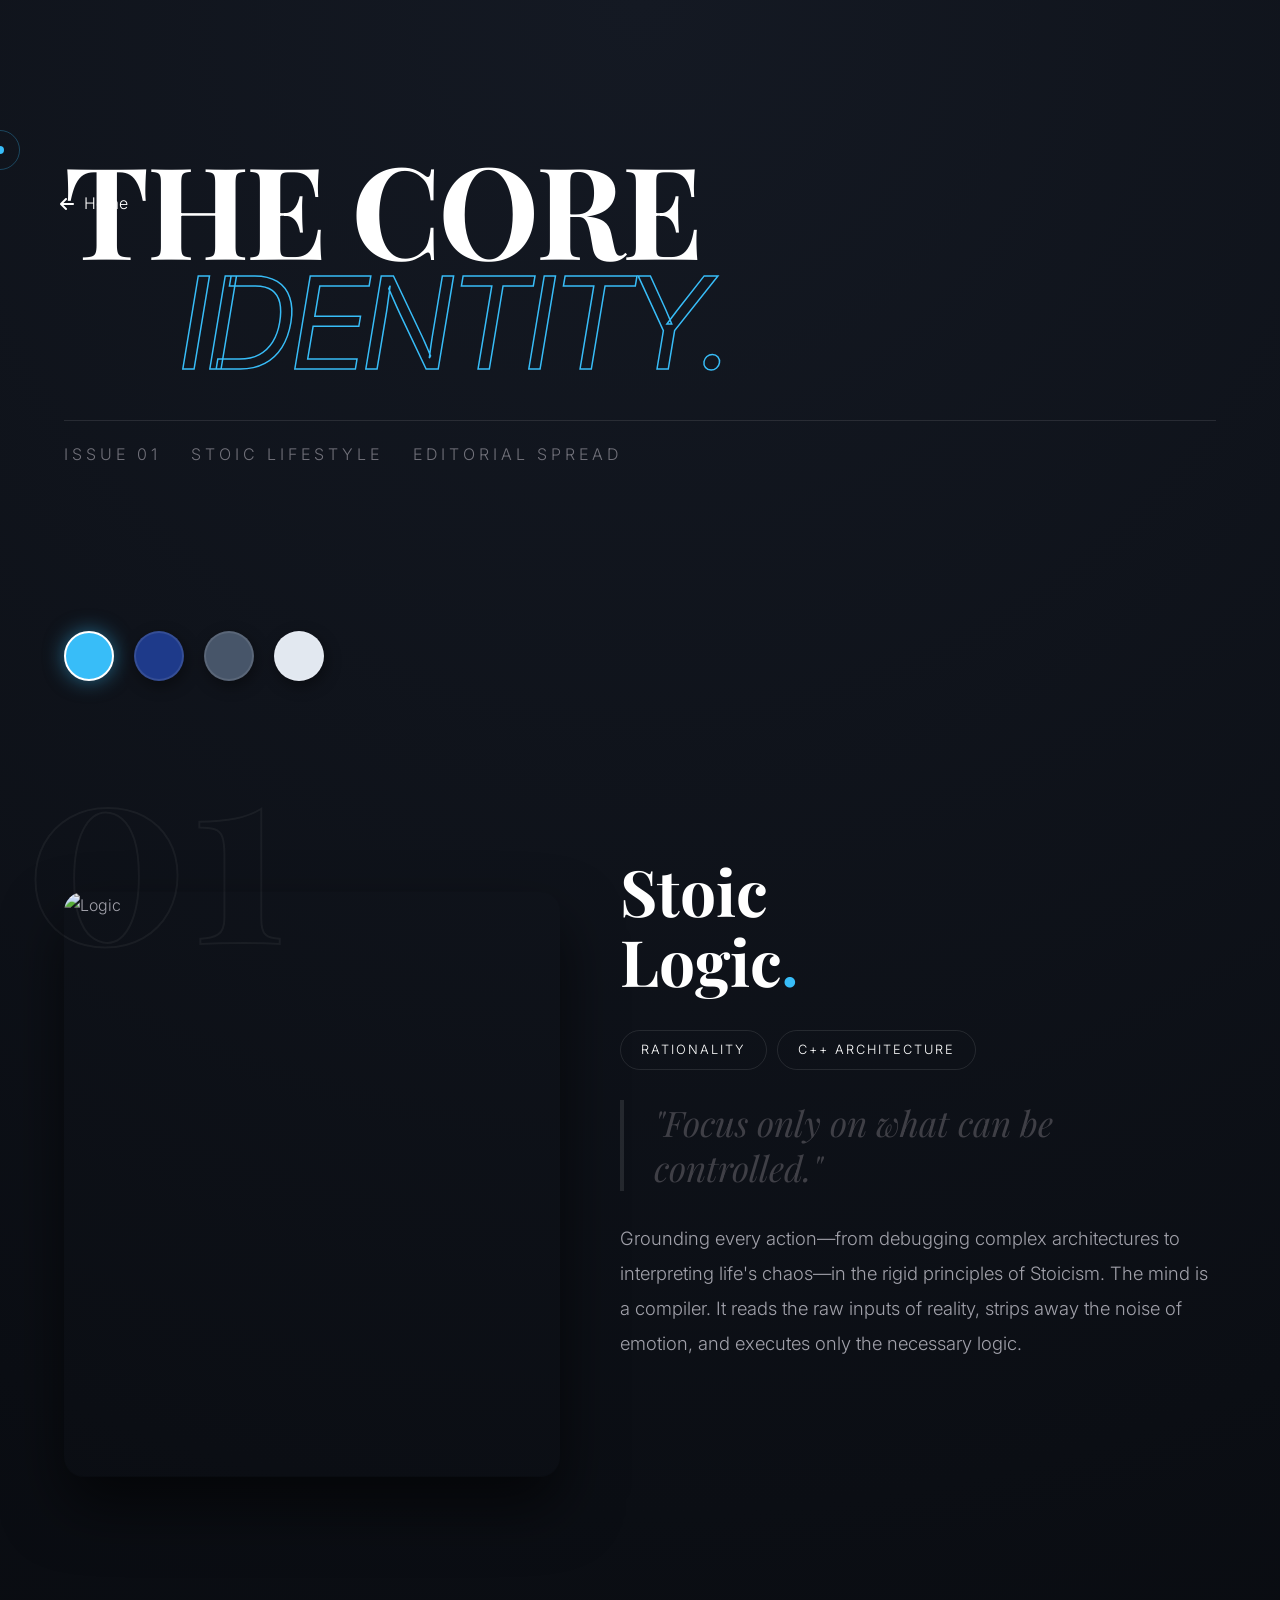
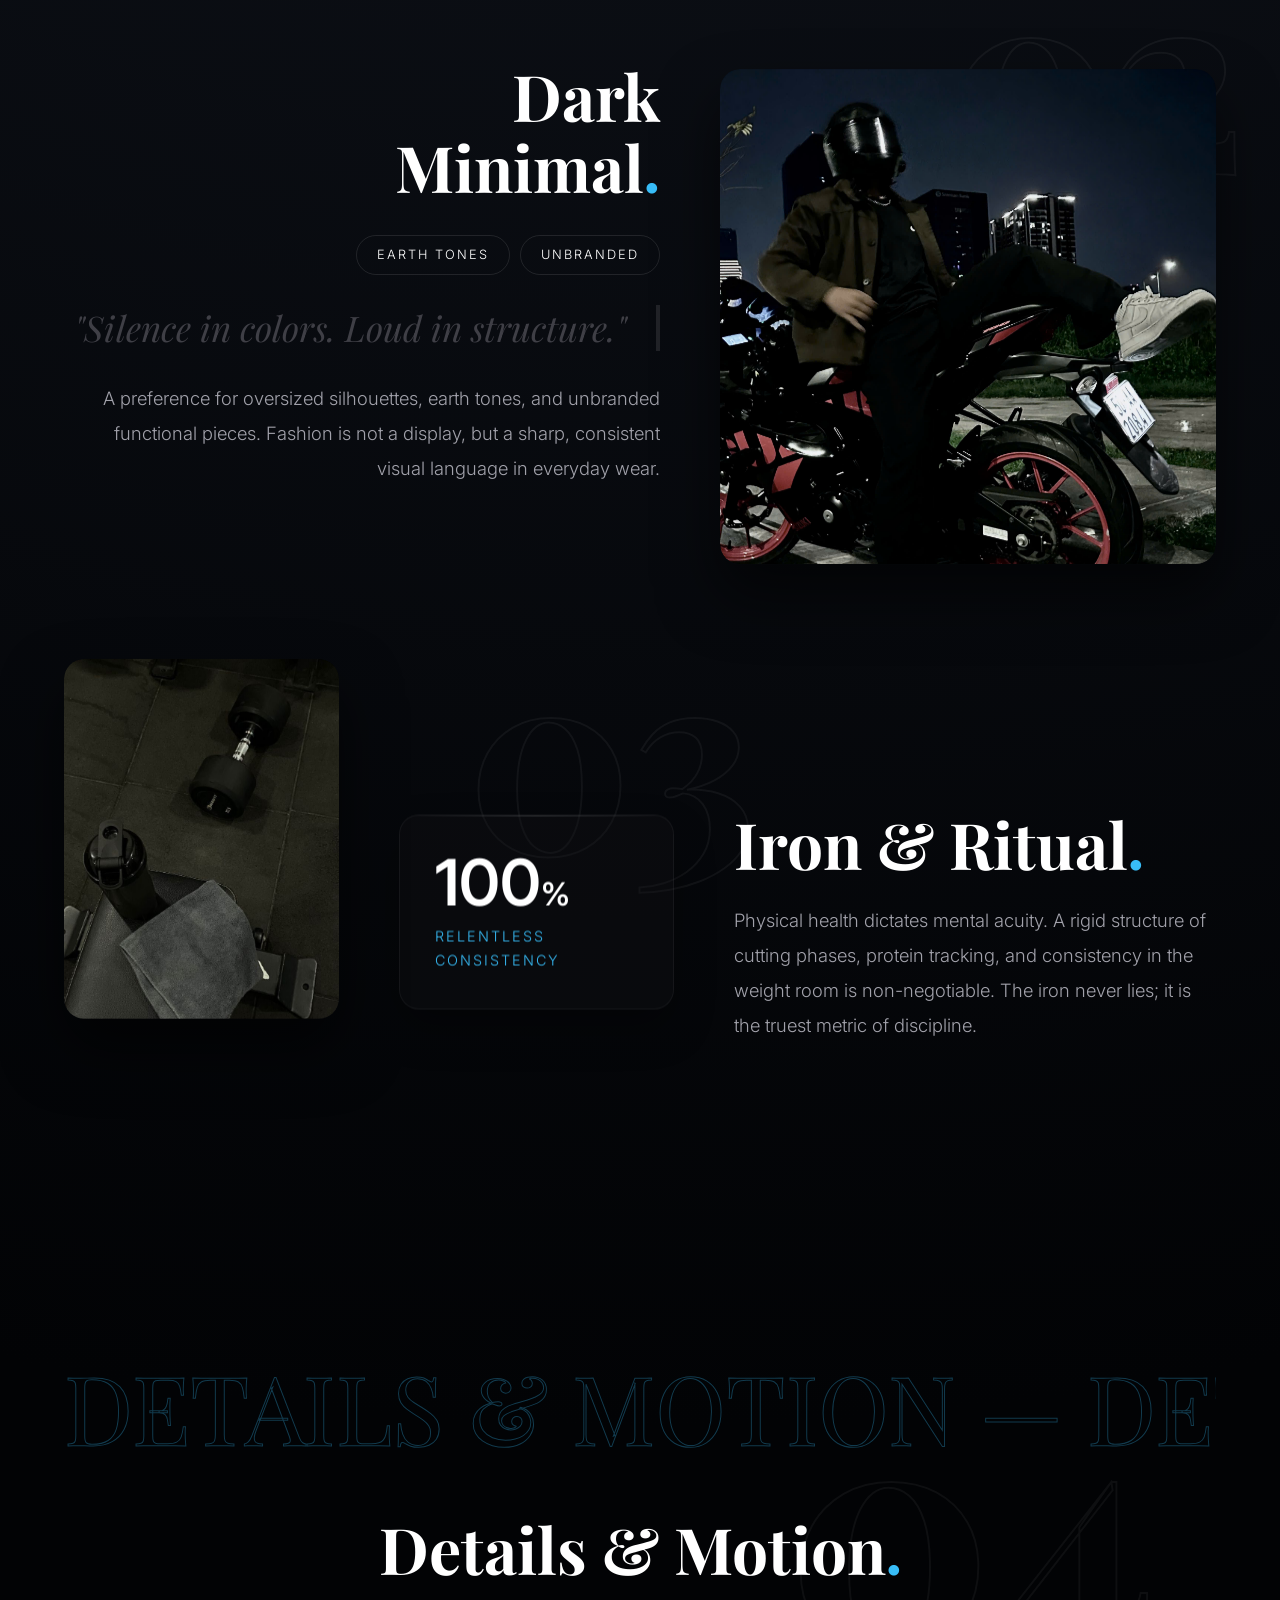
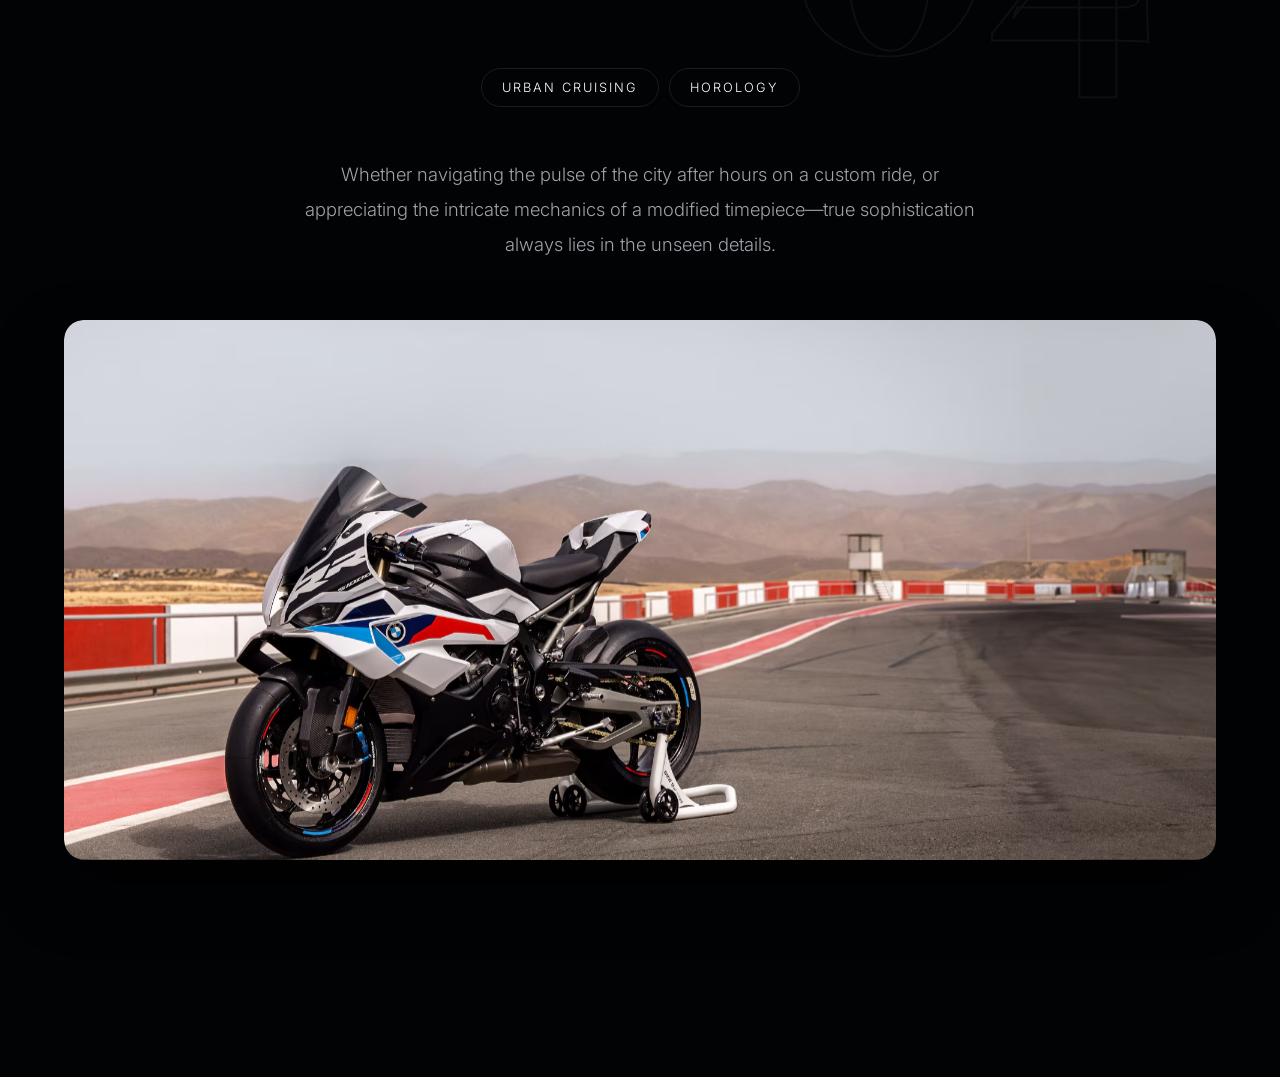
==== commit 44812a03: "Update about.html" ====
--- a/about.html
+++ b/about.html
@@ -57,7 +57,22 @@
         .outline-num { position: absolute; font-family: 'Playfair Display', serif; font-size: 16rem; font-weight: 700; color: transparent; -webkit-text-stroke: 2px rgba(255,255,255,0.05); z-index: -1; line-height: 0.8; user-select: none;}
         .magazine-text { font-size: 1.15rem; color: #a1a1aa; line-height: 1.9; font-weight: 300; }
         
-        .pull-quote { font-family: 'Playfair Display', serif; font-size: 2.2rem; color: var(--accent-color); font-style: italic; line-height: 1.3; border-left: 4px solid var(--accent-color); padding-left: 30px; margin: 30px 0;}
+        .pull-quote { 
+            font-family: 'Playfair Display', serif; font-size: 2.2rem; 
+            font-style: italic; line-height: 1.3; 
+            padding-left: 30px; margin: 30px 0;
+            
+            /* Phủ gradient 2 màu: Trái là màu nhấn, Phải là xám tối */
+            background: linear-gradient(to right, var(--accent-color) 50%, #3f3f46 50%);
+            background-size: 200% 100%;
+            background-position: 100% 0; /* Khởi đầu bằng màu xám */
+            -webkit-background-clip: text;
+            -webkit-text-fill-color: transparent;
+            color: transparent;
+            
+            border-left: 4px solid rgba(255, 255, 255, 0.1); /* Viền mờ tàng hình */
+            transition: background-position 1.2s cubic-bezier(0.16, 1, 0.3, 1), border-color 1.2s ease;
+        }
         .tag-chips { display: flex; gap: 10px; flex-wrap: wrap; margin-top: 30px; }
         .tag-chip { padding: 8px 20px; border-radius: 50px; border: 1px solid rgba(255,255,255,0.1); font-size: 0.8rem; letter-spacing: 2px; text-transform: uppercase; color: #fff; }
         .stat-callout { display: flex; flex-direction: column; background: var(--glass-bg); padding: 35px; border-radius: 20px; border: 1px solid rgba(255,255,255,0.05); box-shadow: 0 20px 40px rgba(0,0,0,0.3); }
@@ -76,7 +91,11 @@
         .grid-b { grid-template-columns: 1.2fr 1fr; text-align: right; }
         .grid-b .outline-num { top: -60px; right: -30px; }
         .grid-b .tag-chips { justify-content: flex-end; }
-        .grid-b .pull-quote { border-left: none; border-right: 4px solid var(--accent-color); padding-left: 0; padding-right: 30px; }
+        .grid-b .pull-quote { border-left: none; border-right: 4px solid rgba(255,255,255,0.1); padding-left: 0; padding-right: 30px; }
+
+        /* Trạng thái quét sáng khi lọt vào màn hình */
+        .pull-quote.show { background-position: 0 0; border-left-color: var(--accent-color); }
+        .grid-b .pull-quote.show { border-left-color: transparent; border-right-color: var(--accent-color); }
         .grid-b .img-wrapper { height: 55vh; }
 
         .grid-c { grid-template-columns: 0.8fr 0.8fr 1.4fr; }
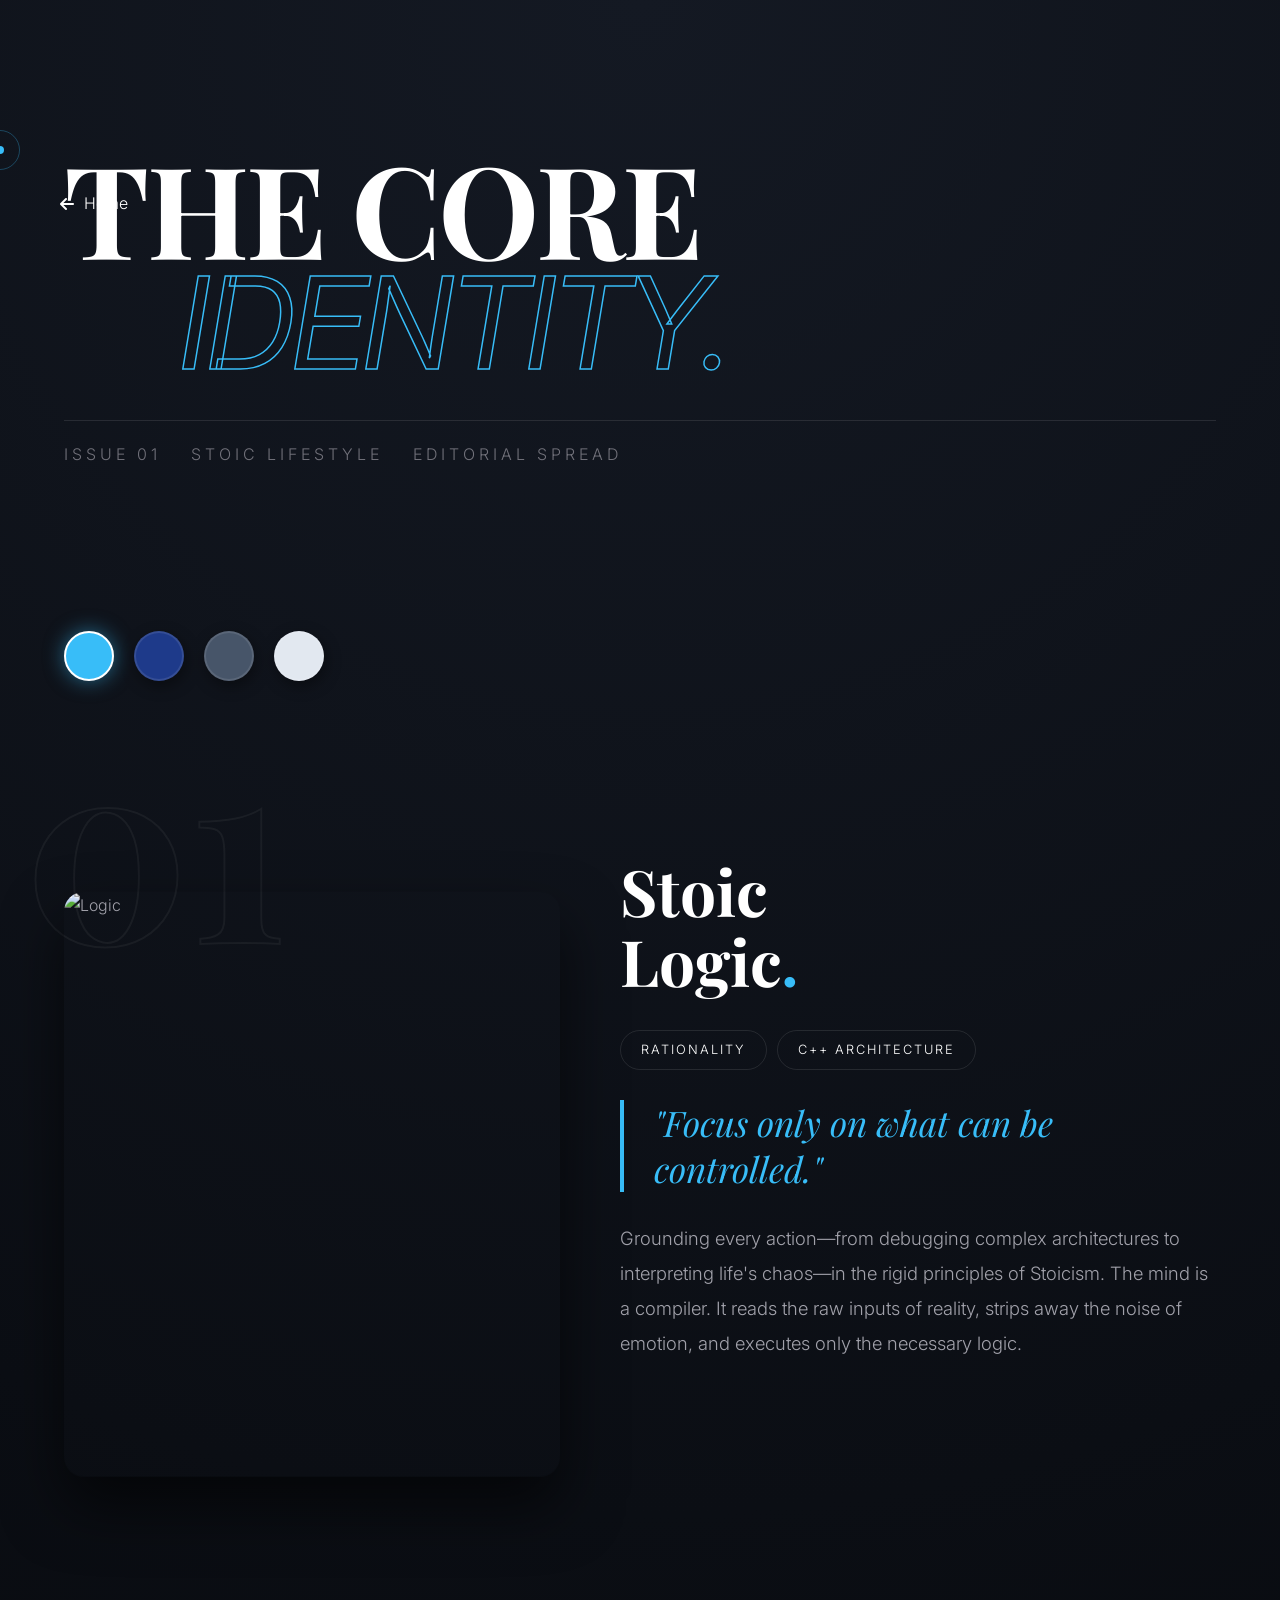
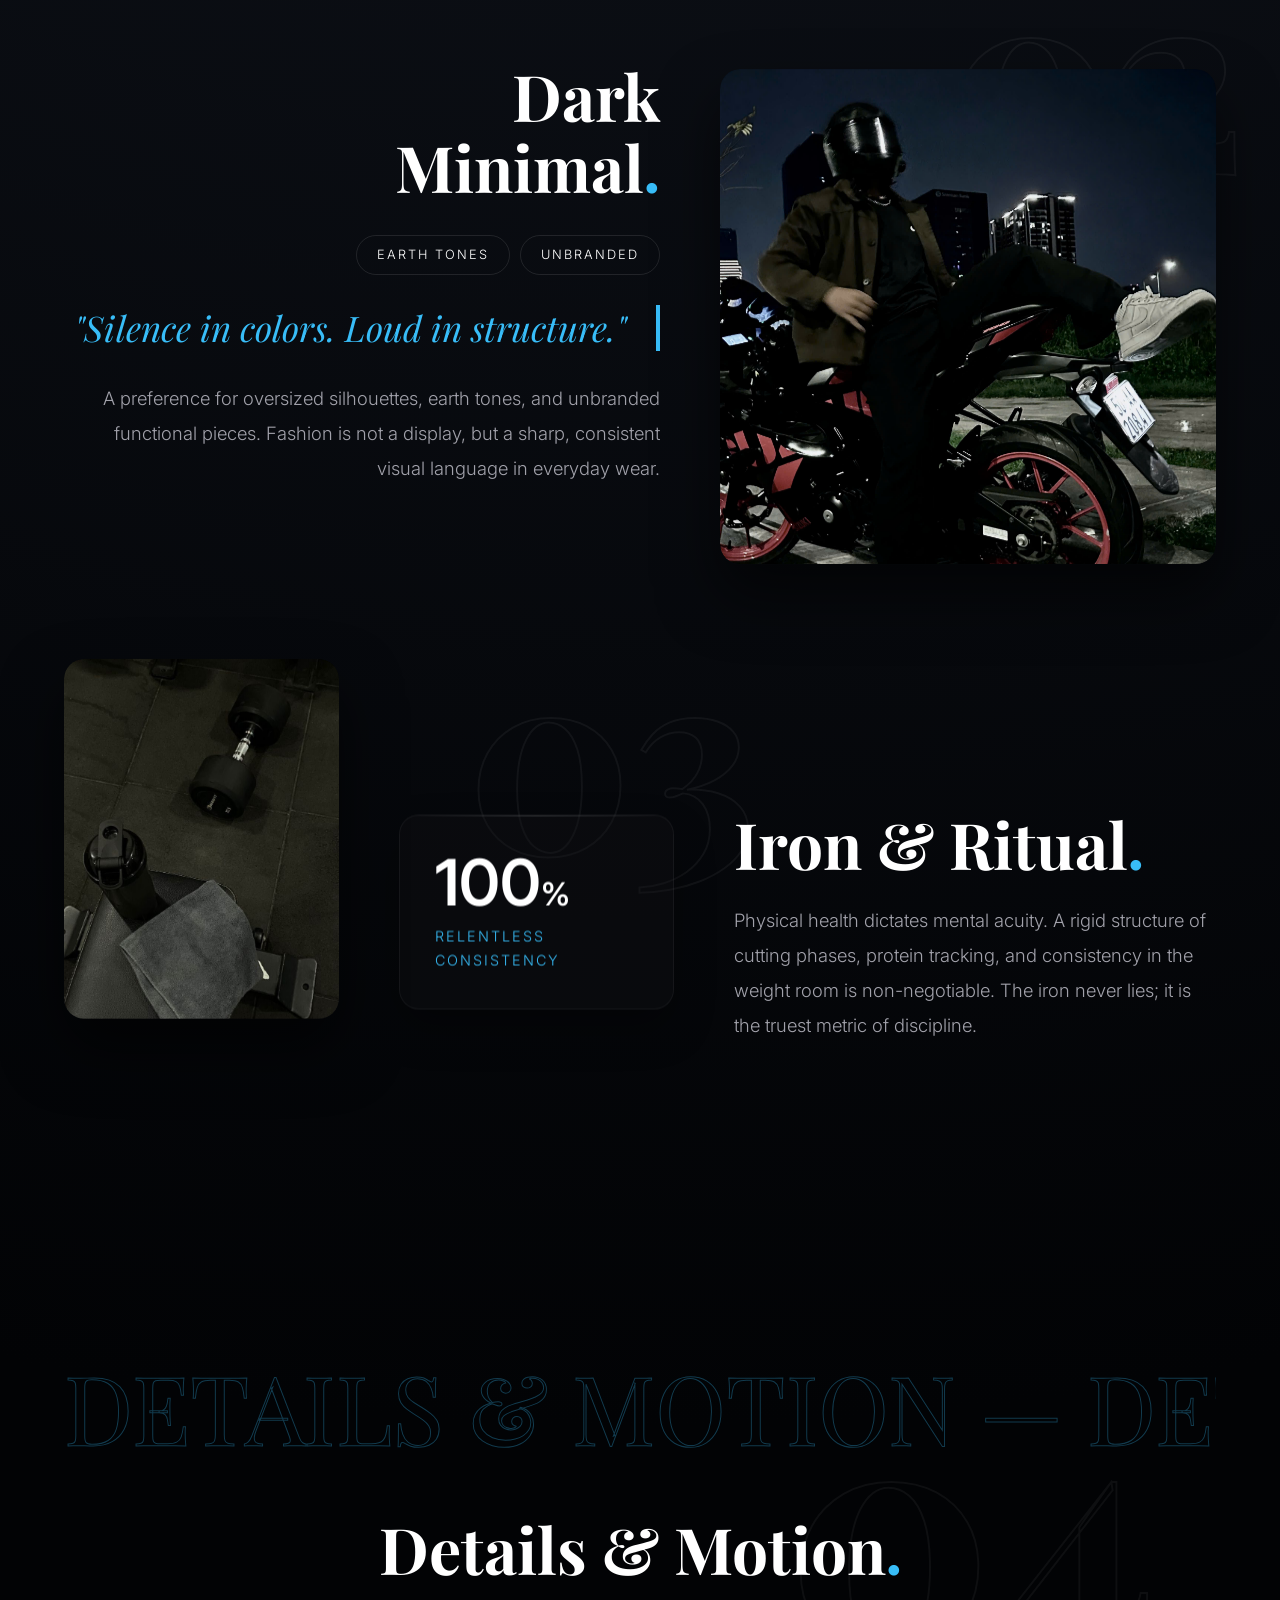
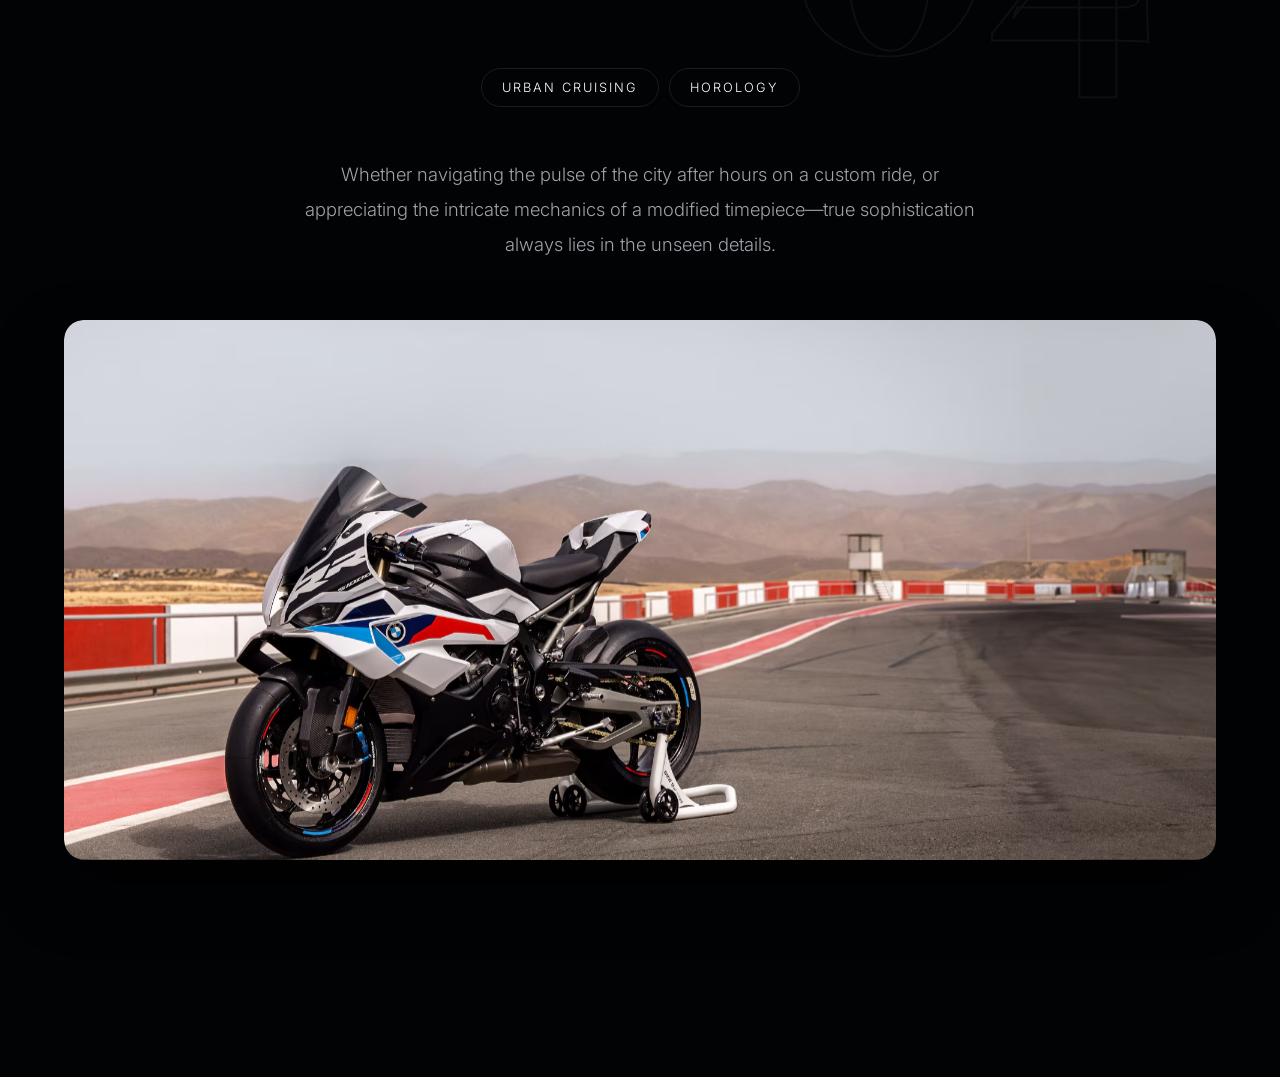
==== commit 79672b2b: "Update about.html" ====
--- a/about.html
+++ b/about.html
@@ -67,6 +67,7 @@
             background-size: 200% 100%;
             background-position: 100% 0; /* Khởi đầu bằng màu xám */
             -webkit-background-clip: text;
+            background-clip: text;
             -webkit-text-fill-color: transparent;
             color: transparent;
             
@@ -120,7 +121,8 @@
             .grid-b { display: flex; flex-direction: column-reverse; }
             .outline-num { font-size: 8rem !important; left: -10px !important; top: -30px !important; }
             .grid-b .tag-chips { justify-content: flex-start; }
-            .grid-b .pull-quote { border-right: none; border-left: 4px solid var(--accent-color); padding-right: 0; padding-left: 30px; }
+            .grid-b .pull-quote { border-right: none; border-left: 4px solid rgba(255, 255, 255, 0.1); padding-right: 0; padding-left: 30px; }
+            .grid-b .pull-quote.show { border-left-color: var(--accent-color); }
             .img-wrapper { height: 40vh !important; }
             .back-nav { top: 20px; left: 20px; }
         }
@@ -177,7 +179,7 @@
                         <span class="tag-chip">Rationality</span>
                         <span class="tag-chip">C++ Architecture</span>
                     </div>
-                    <div class="pull-quote">"Focus only on what can be controlled."</div>
+                    <div class="pull-quote scroll-animate" style="--delay: 0.3s">"Focus only on what can be controlled."</div>
                     <p class="magazine-text">Grounding every action—from debugging complex architectures to interpreting life's chaos—in the rigid principles of Stoicism. The mind is a compiler. It reads the raw inputs of reality, strips away the noise of emotion, and executes only the necessary logic.</p>
                 </div>
             </div>
@@ -190,7 +192,7 @@
                         <span class="tag-chip">Earth Tones</span>
                         <span class="tag-chip">Unbranded</span>
                     </div>
-                    <div class="pull-quote">"Silence in colors. Loud in structure."</div>
+                    <div class="pull-quote scroll-animate" style="--delay: 0.3s">"Silence in colors. Loud in structure."</div>
                     <p class="magazine-text">A preference for oversized silhouettes, earth tones, and unbranded functional pieces. Fashion is not a display, but a sharp, consistent visual language in everyday wear.</p>
                 </div>
                 <div class="img-wrapper parallax" data-speed="-10">
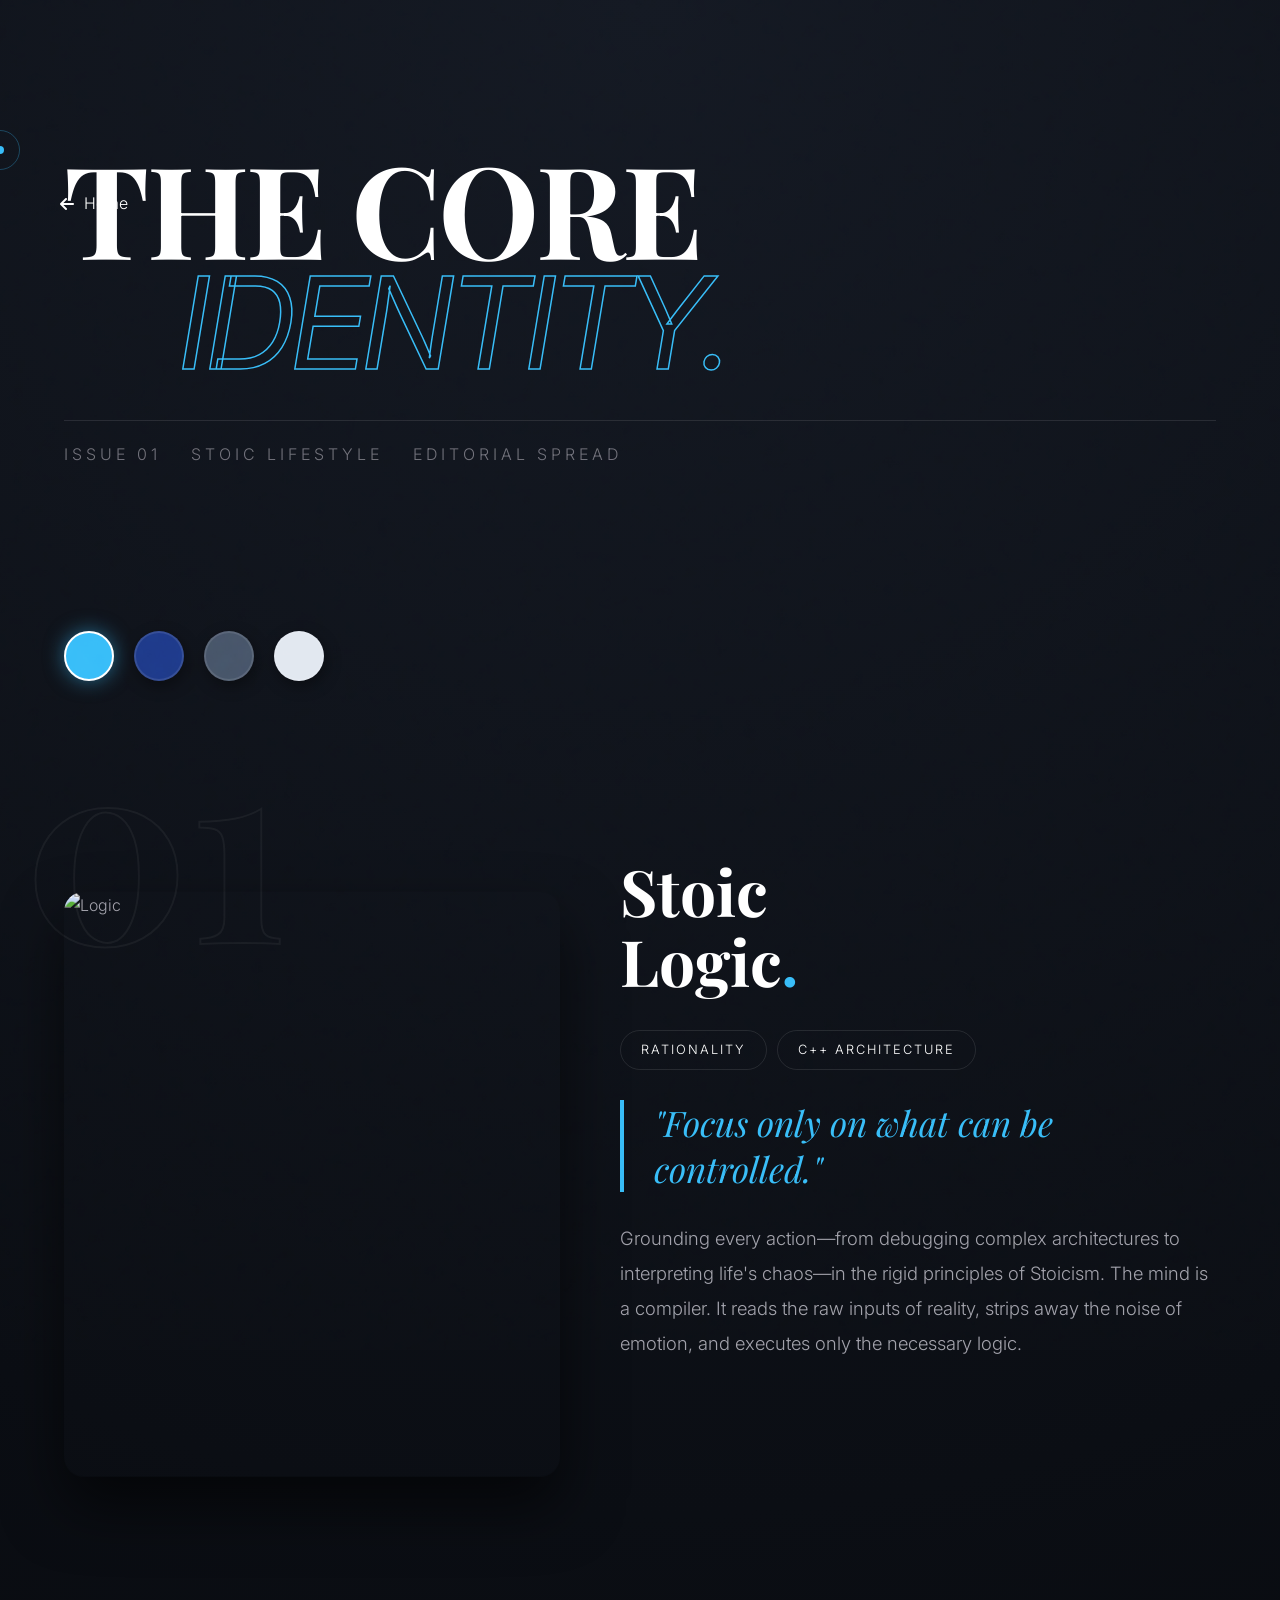
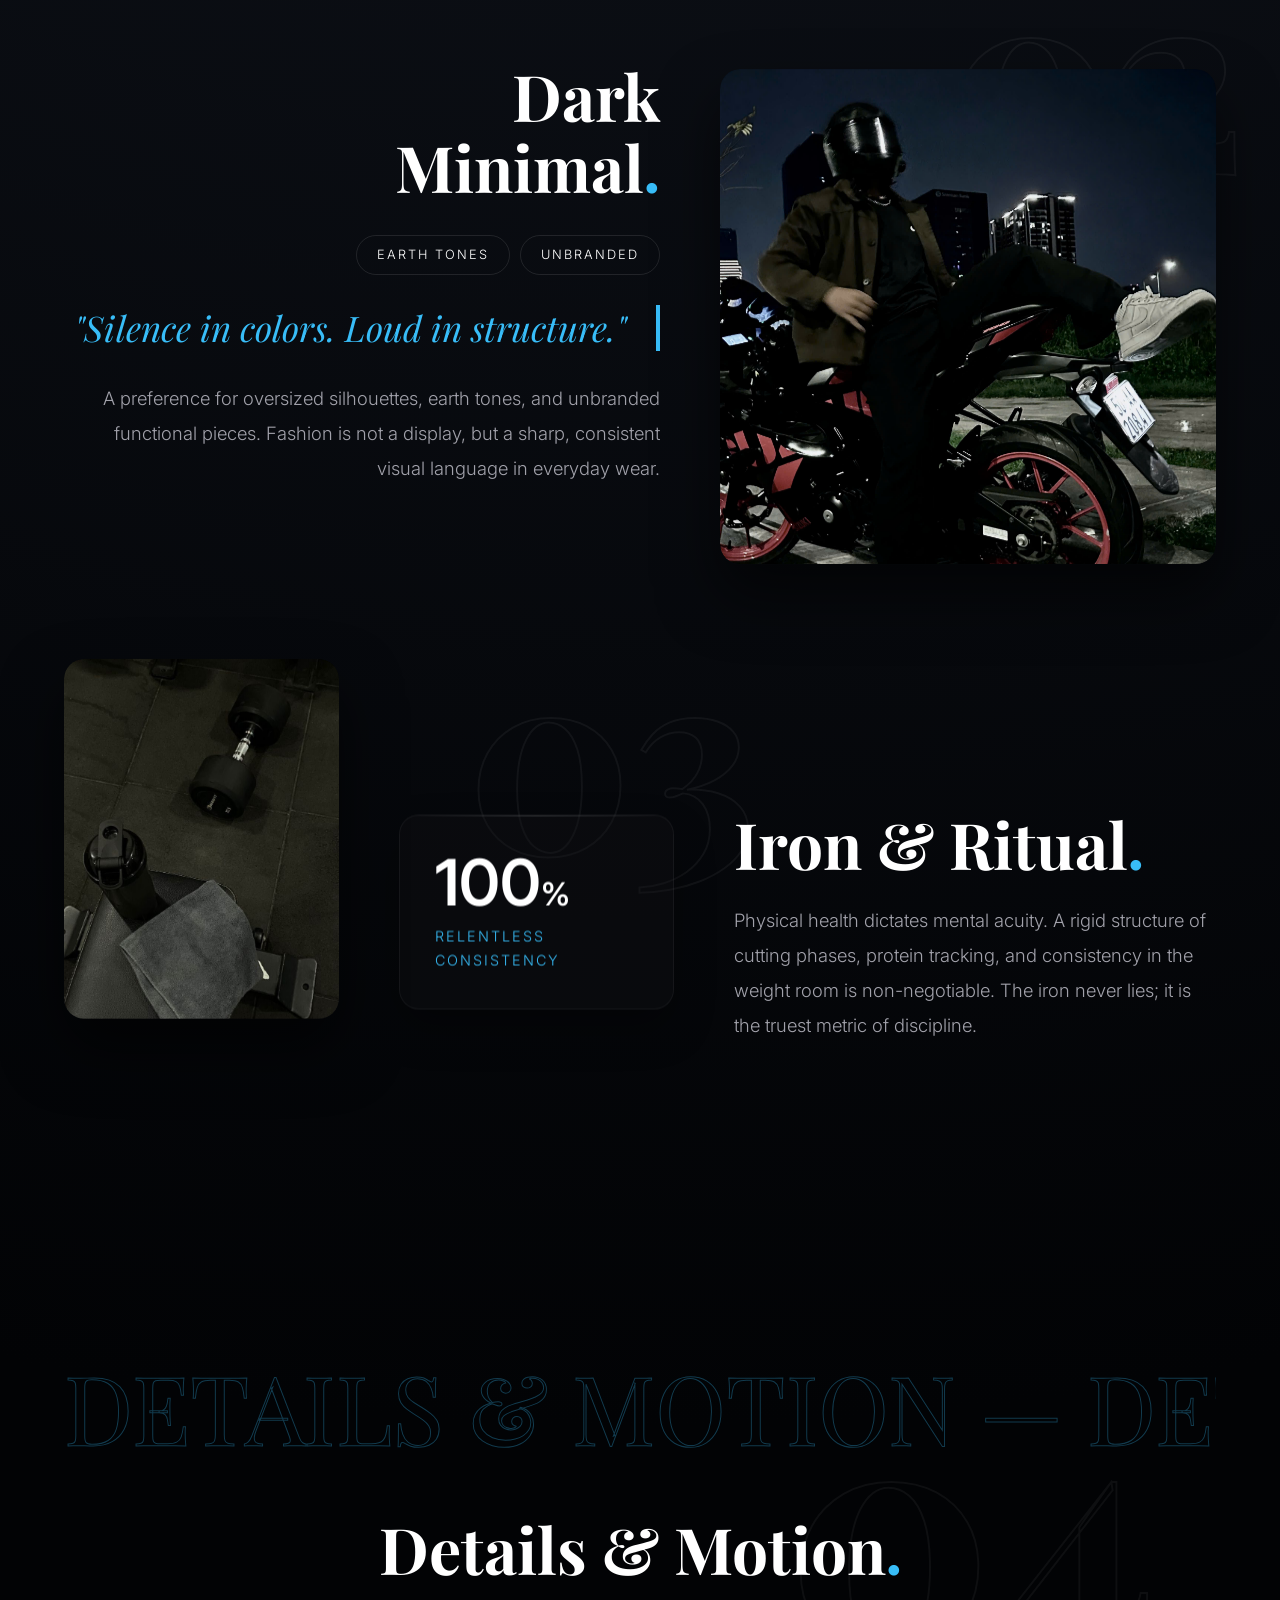
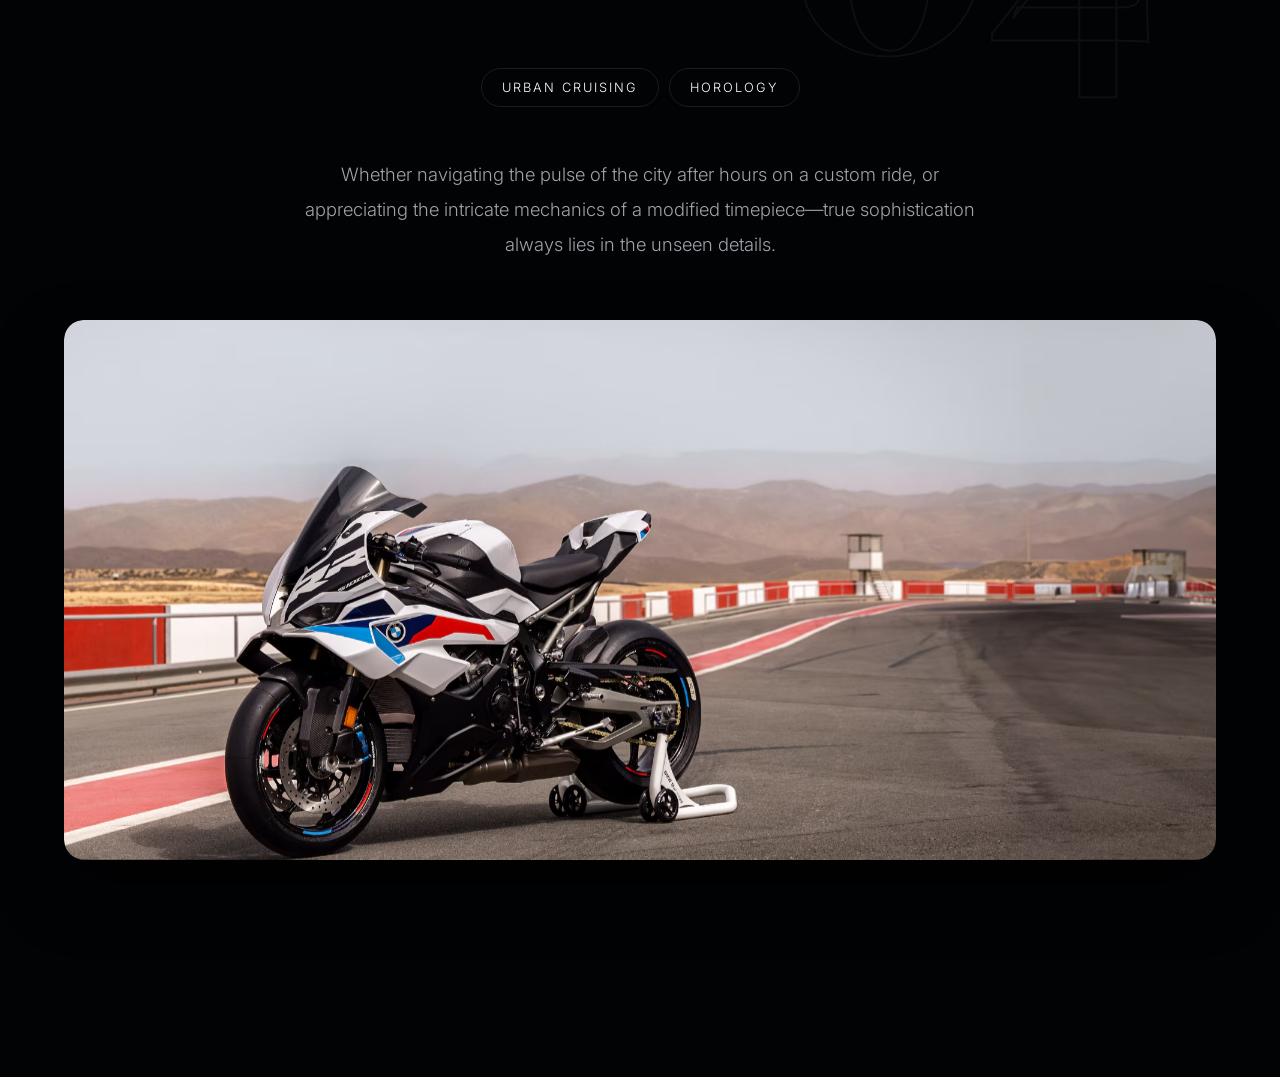
==== commit 0d471d9c: "Update about.html" ====
--- a/about.html
+++ b/about.html
@@ -10,6 +10,36 @@
     <link href="https://fonts.googleapis.com/css2?family=Inter:wght@300;400;500;600&display=swap" rel="stylesheet">
     <link rel="stylesheet" href="https://cdnjs.cloudflare.com/ajax/libs/font-awesome/6.4.0/css/all.min.css">
     <style>
+        /* --- Ý TƯỞNG 1: LỚP NHIỄU HẠT PHIM CỔ ĐIỂN (CINEMATIC FILM GRAIN) --- */
+        .film-grain {
+            position: fixed;
+            top: -150%;
+            left: -150%;
+            width: 300%;
+            height: 300%;
+            /* Sử dụng thuật toán nhiễu SVG tàng hình (Fractal Noise) */
+            background-image: url("data:image/svg+xml,%3Csvg viewBox='0 0 200 200' xmlns='http://www.w3.org/2000/svg'%3E%3Cfilter id='noiseFilter'%3E%3CfeTurbulence type='fractalNoise' baseFrequency='0.85' numOctaves='3' stitchTiles='stitch'/%3E%3C/filter%3E%3Crect width='100%25' height='100%25' filter='url(%23noiseFilter)'/%3E%3C/svg%3E");
+            opacity: 0.06; /* Độ mờ tinh tế, không làm nát ảnh gốc */
+            pointer-events: none; /* Tuyệt đối quan trọng: Cho phép chuột bấm xuyên qua lớp nhiễu */
+            z-index: 9997; /* Nằm trên nội dung, nhưng dưới thanh tiến trình và con trỏ chuột */
+            animation: grain-jitter 8s steps(10) infinite;
+            mix-blend-mode: overlay; /* Hòa trộn ánh sáng vào nền tối */
+        }
+
+        /* Thuật toán giật khung hình ngẫu nhiên mô phỏng máy chiếu phim cổ */
+        @keyframes grain-jitter {
+            0%, 100% { transform: translate(0, 0); }
+            10% { transform: translate(-5%, -10%); }
+            20% { transform: translate(-15%, 5%); }
+            30% { transform: translate(7%, -25%); }
+            40% { transform: translate(-5%, 25%); }
+            50% { transform: translate(-15%, 10%); }
+            60% { transform: translate(15%, 0%); }
+            70% { transform: translate(0%, 15%); }
+            80% { transform: translate(3%, 35%); }
+            90% { transform: translate(-10%, 10%); }
+        }
+
         :root {
             --accent-color: #38bdf8;
             --accent-rgb: 56, 189, 248;
@@ -129,6 +159,9 @@
     </style>
 </head>
 <body>
+    <div class="film-grain"></div>
+
+
     <div class="custom-cursor"></div>
     <div class="custom-cursor-follower"></div>
 
